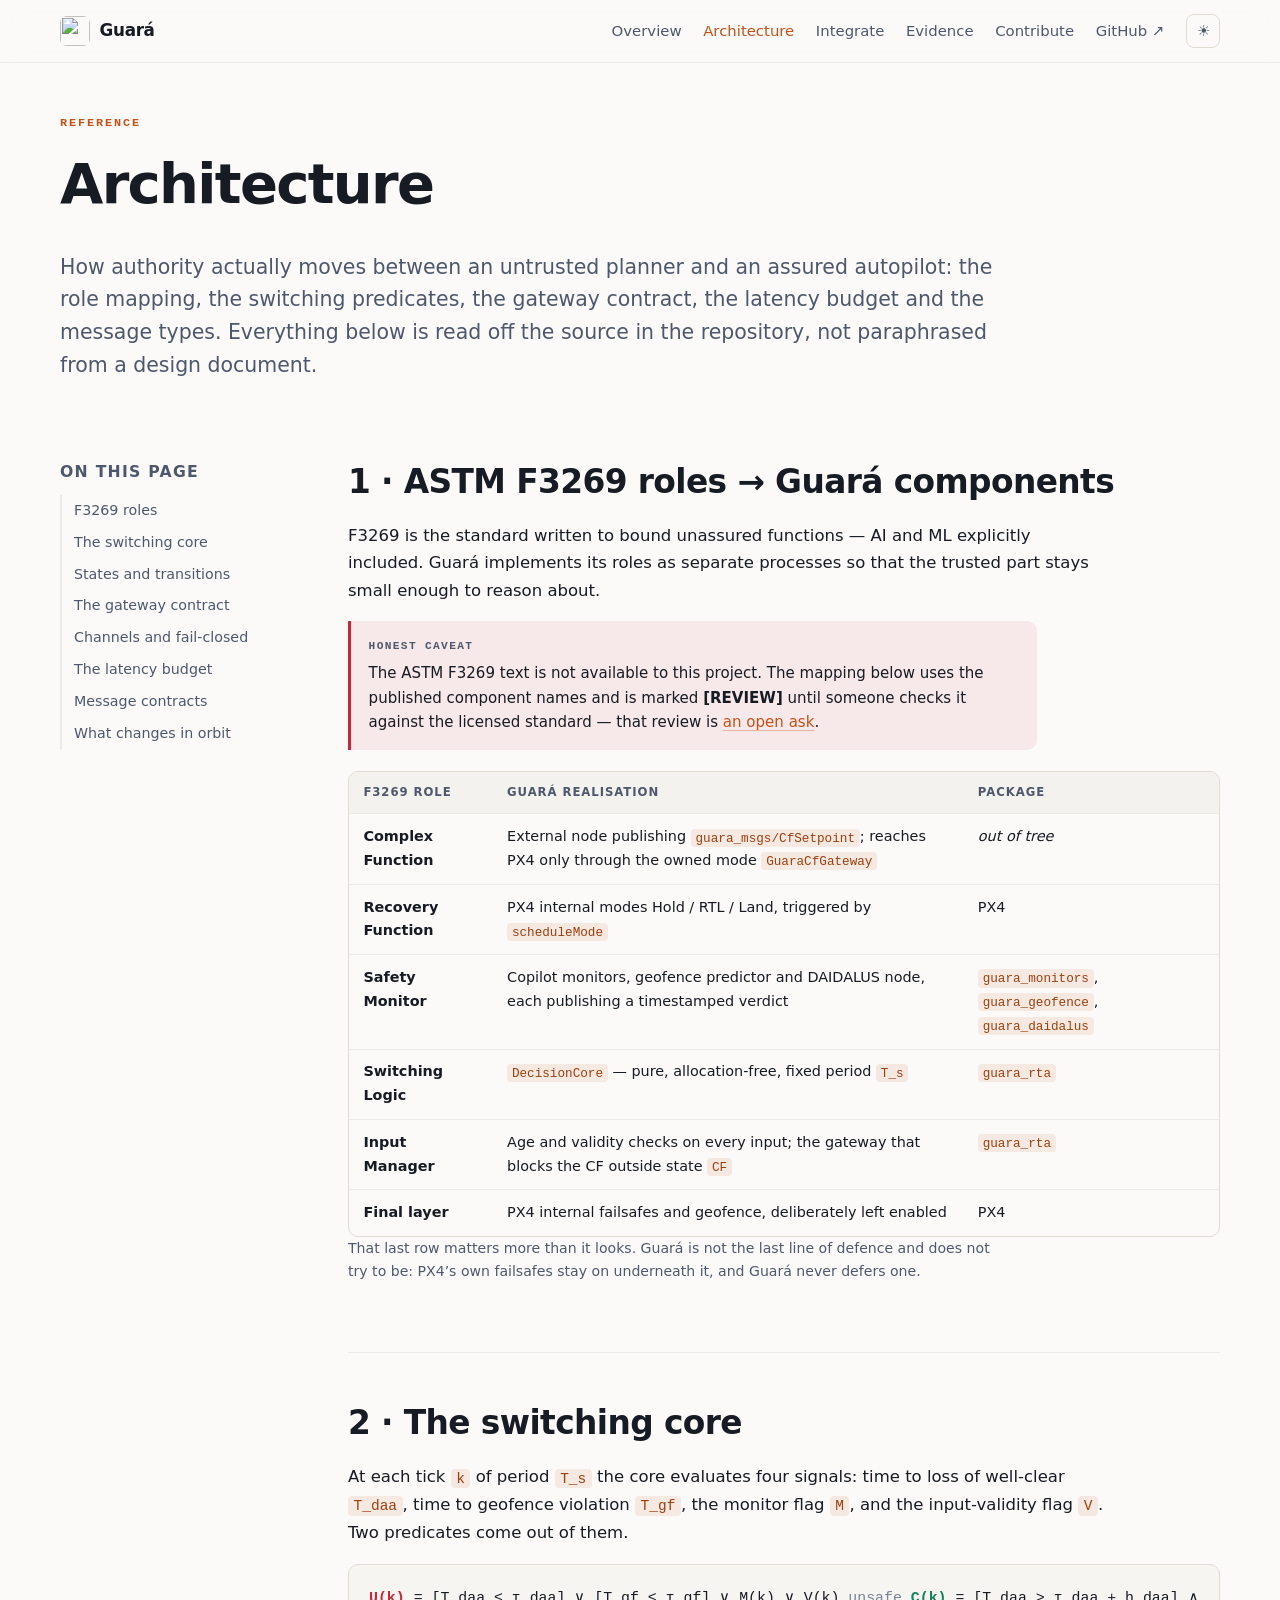
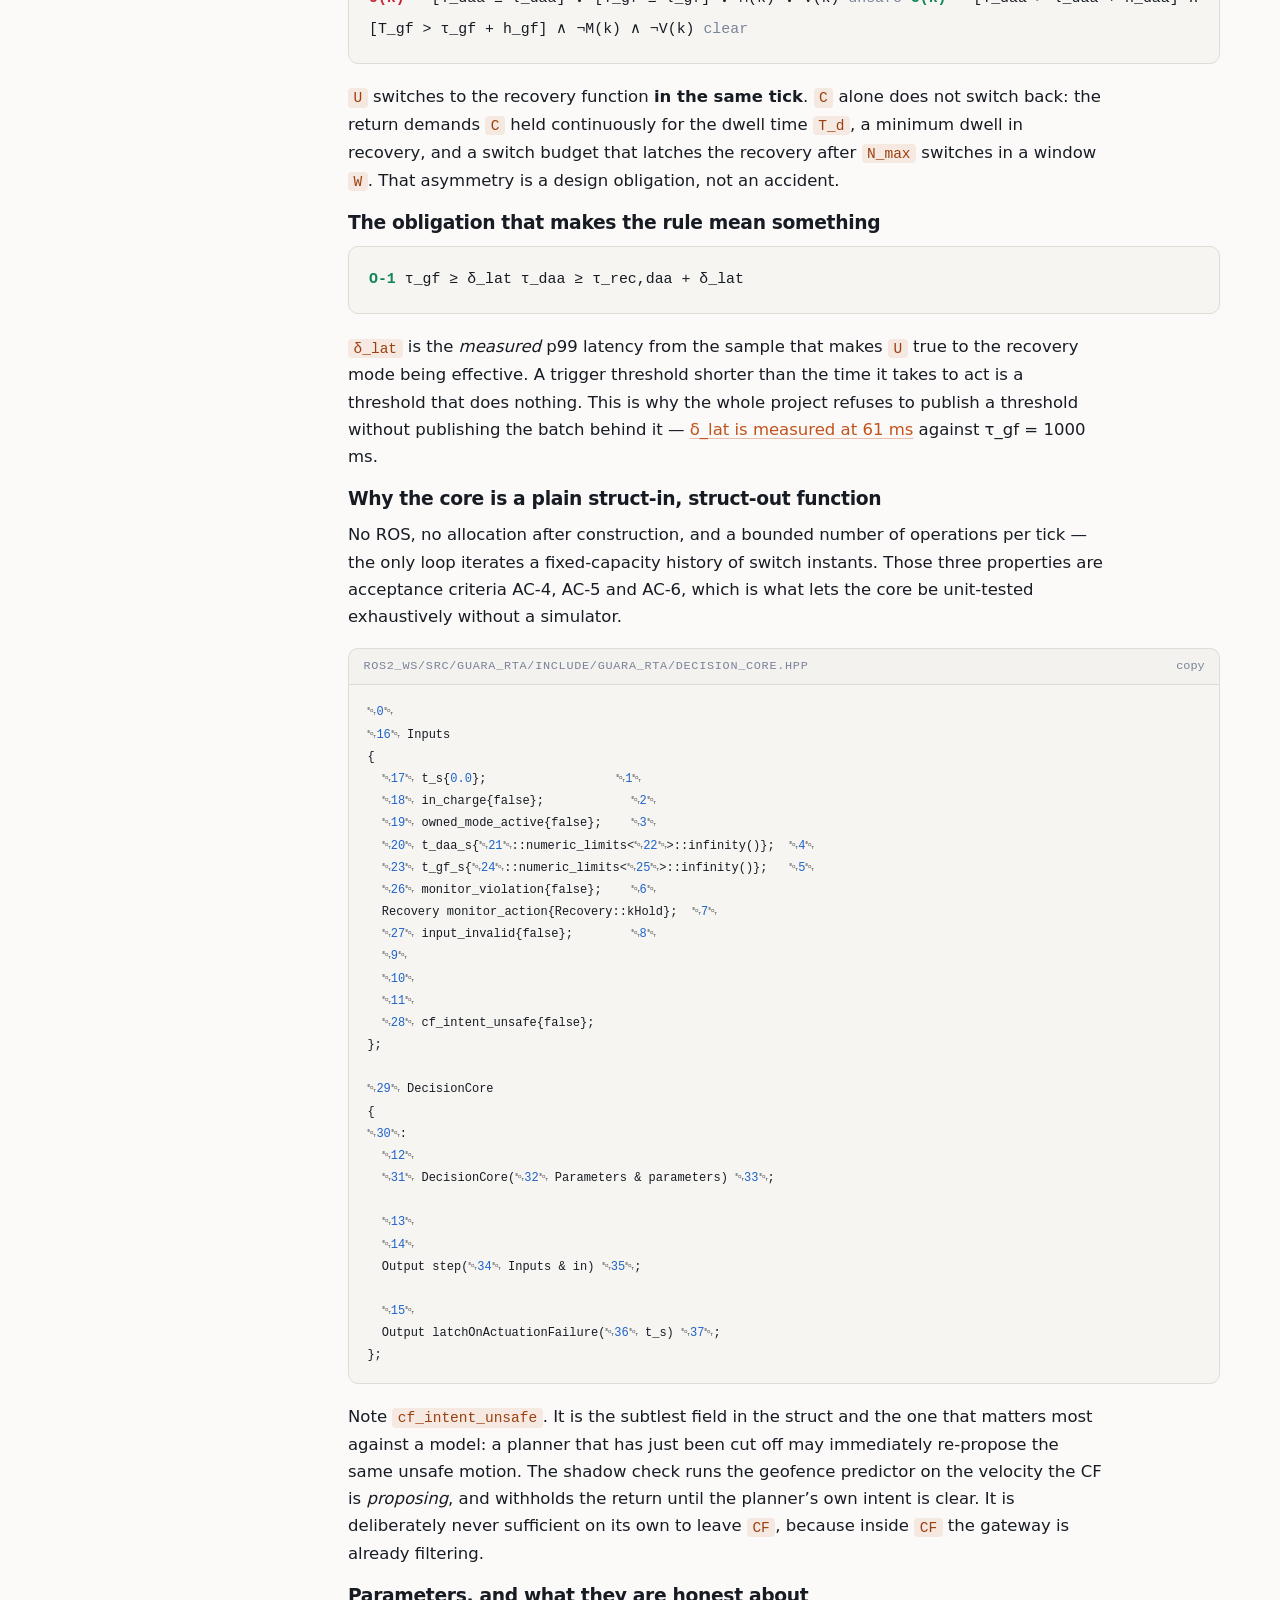
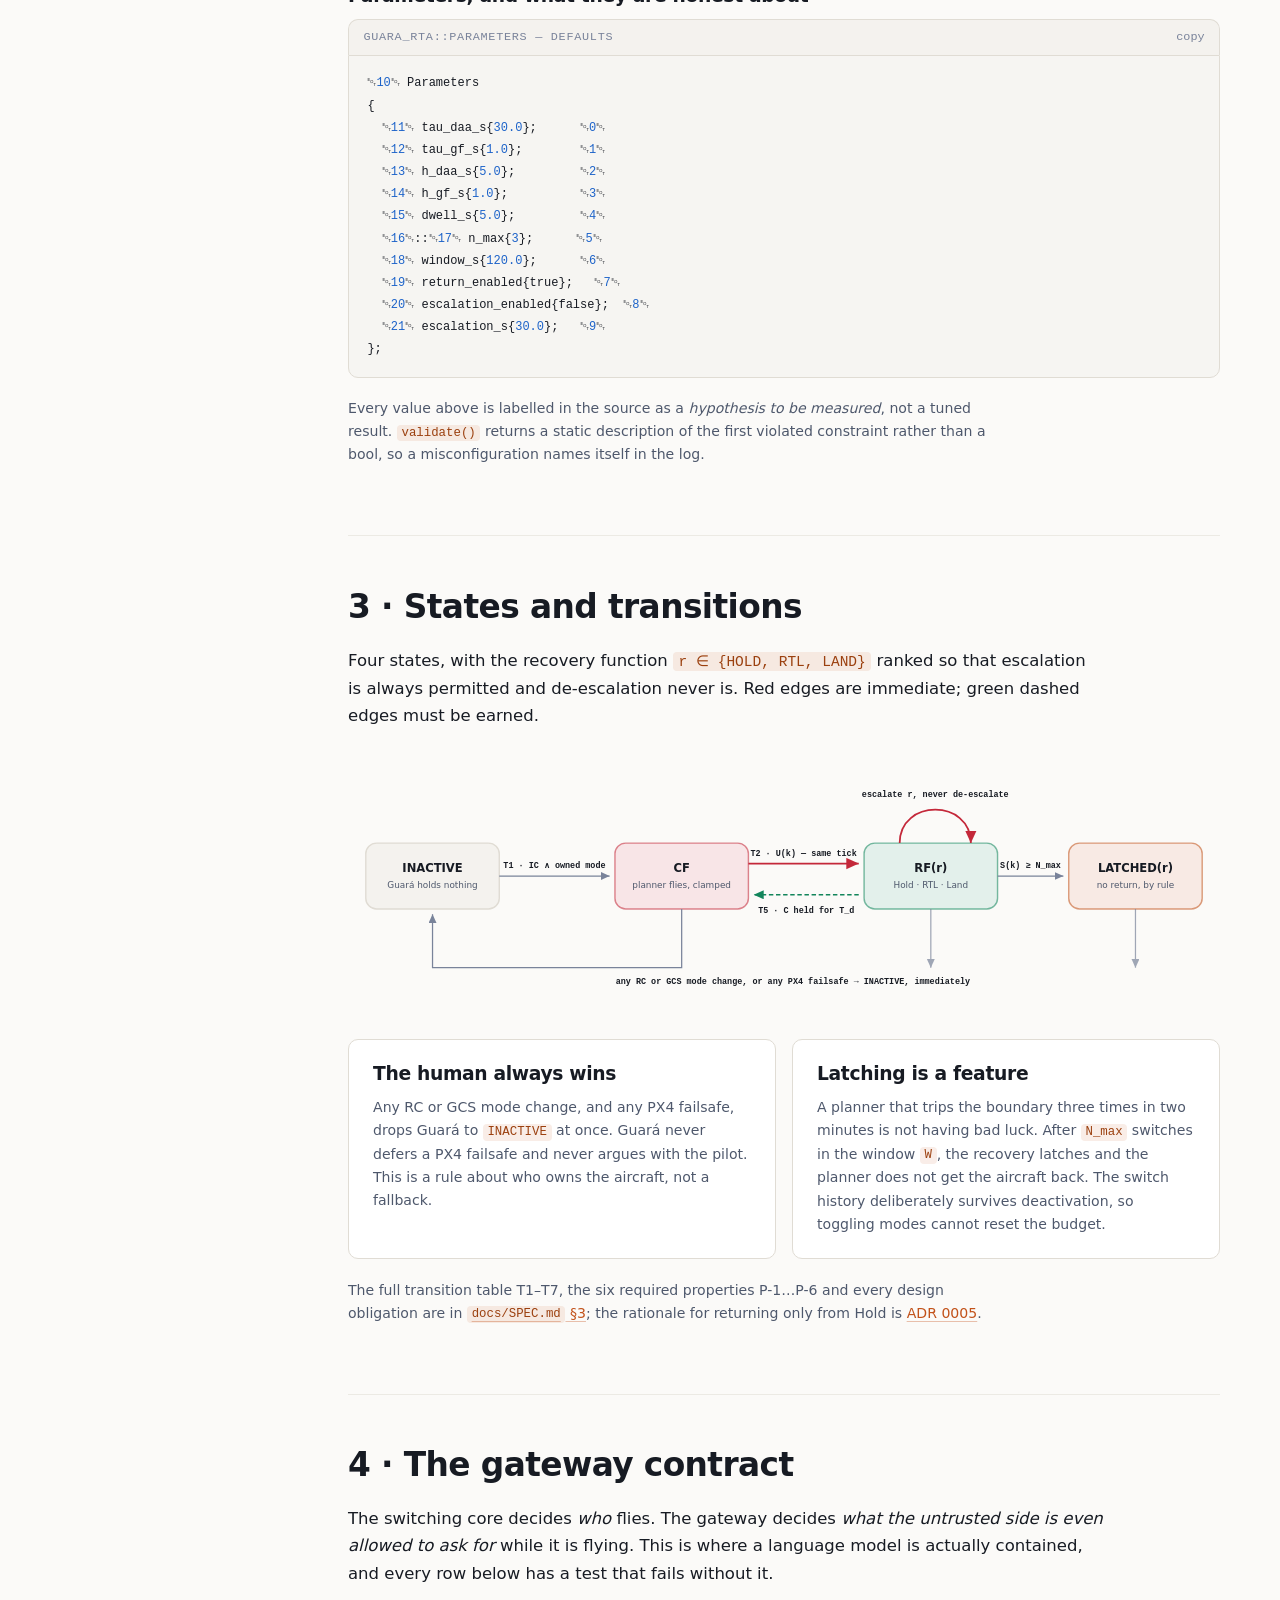
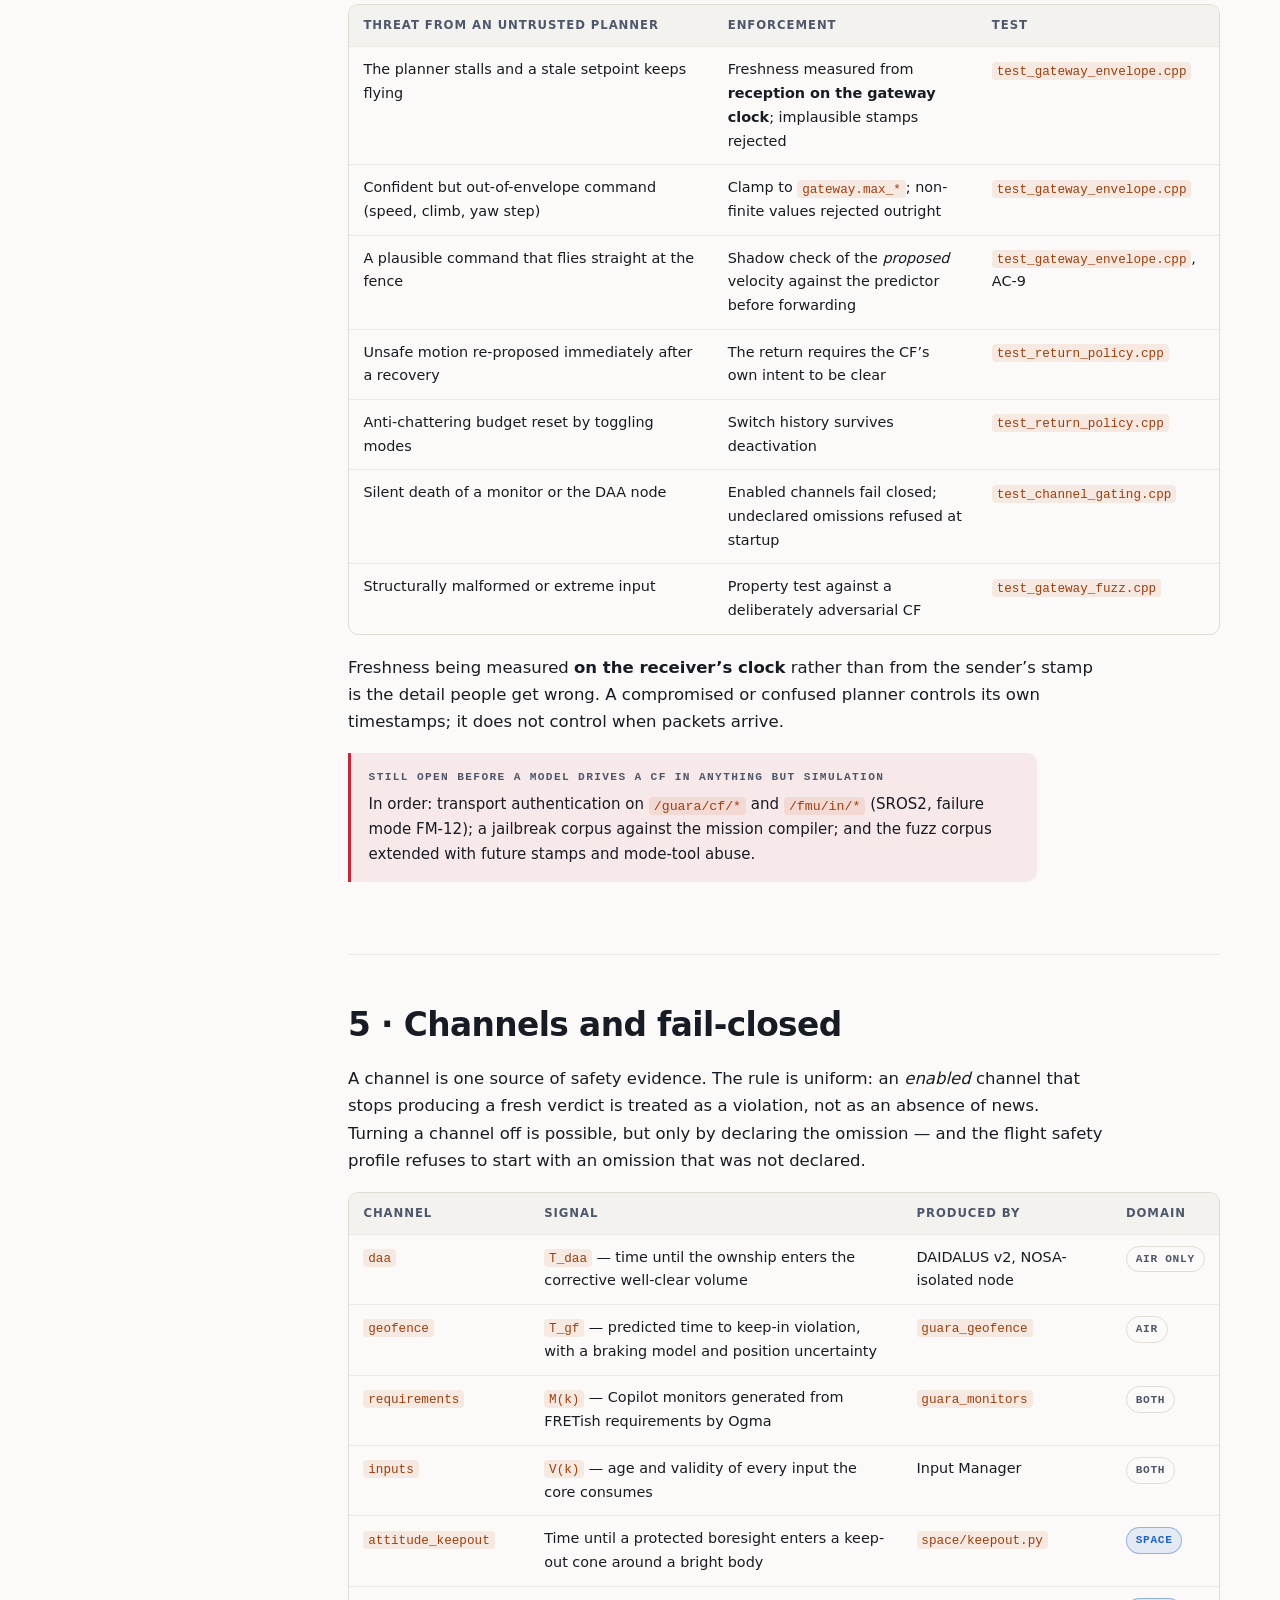
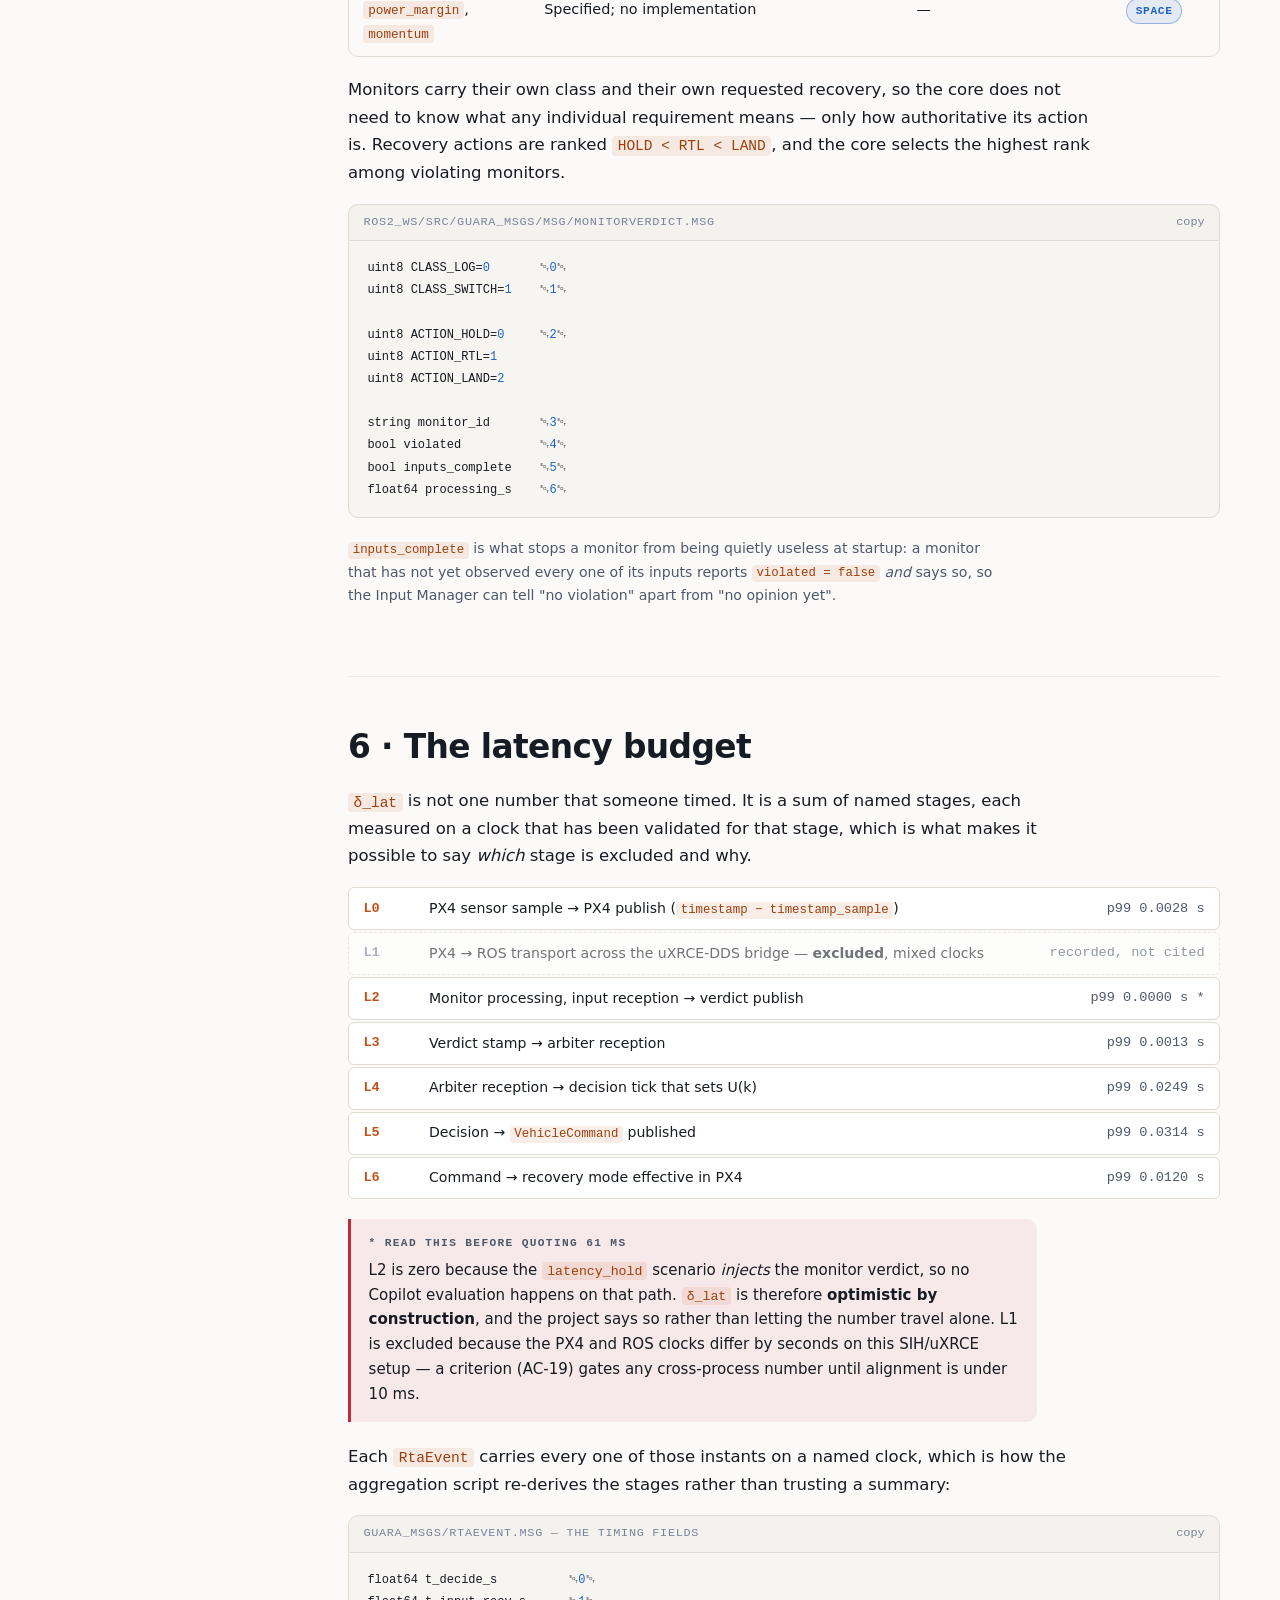
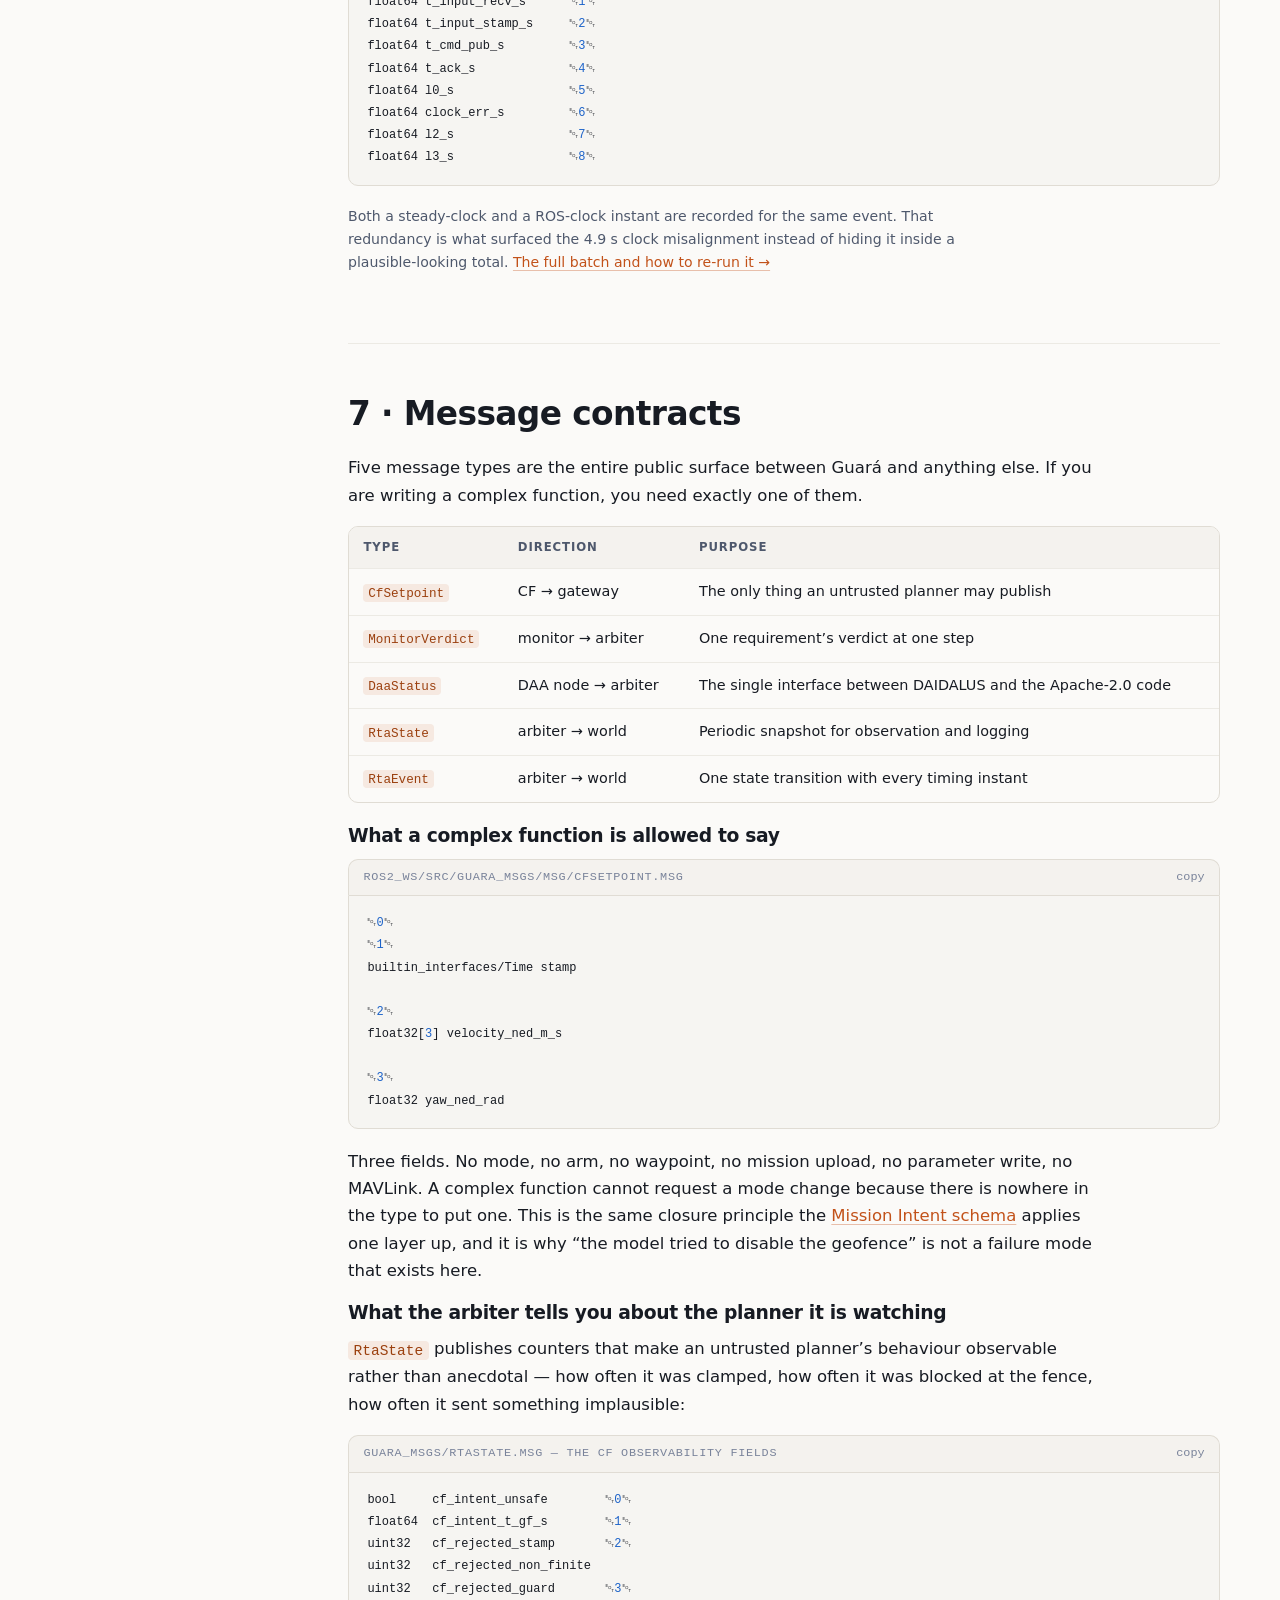
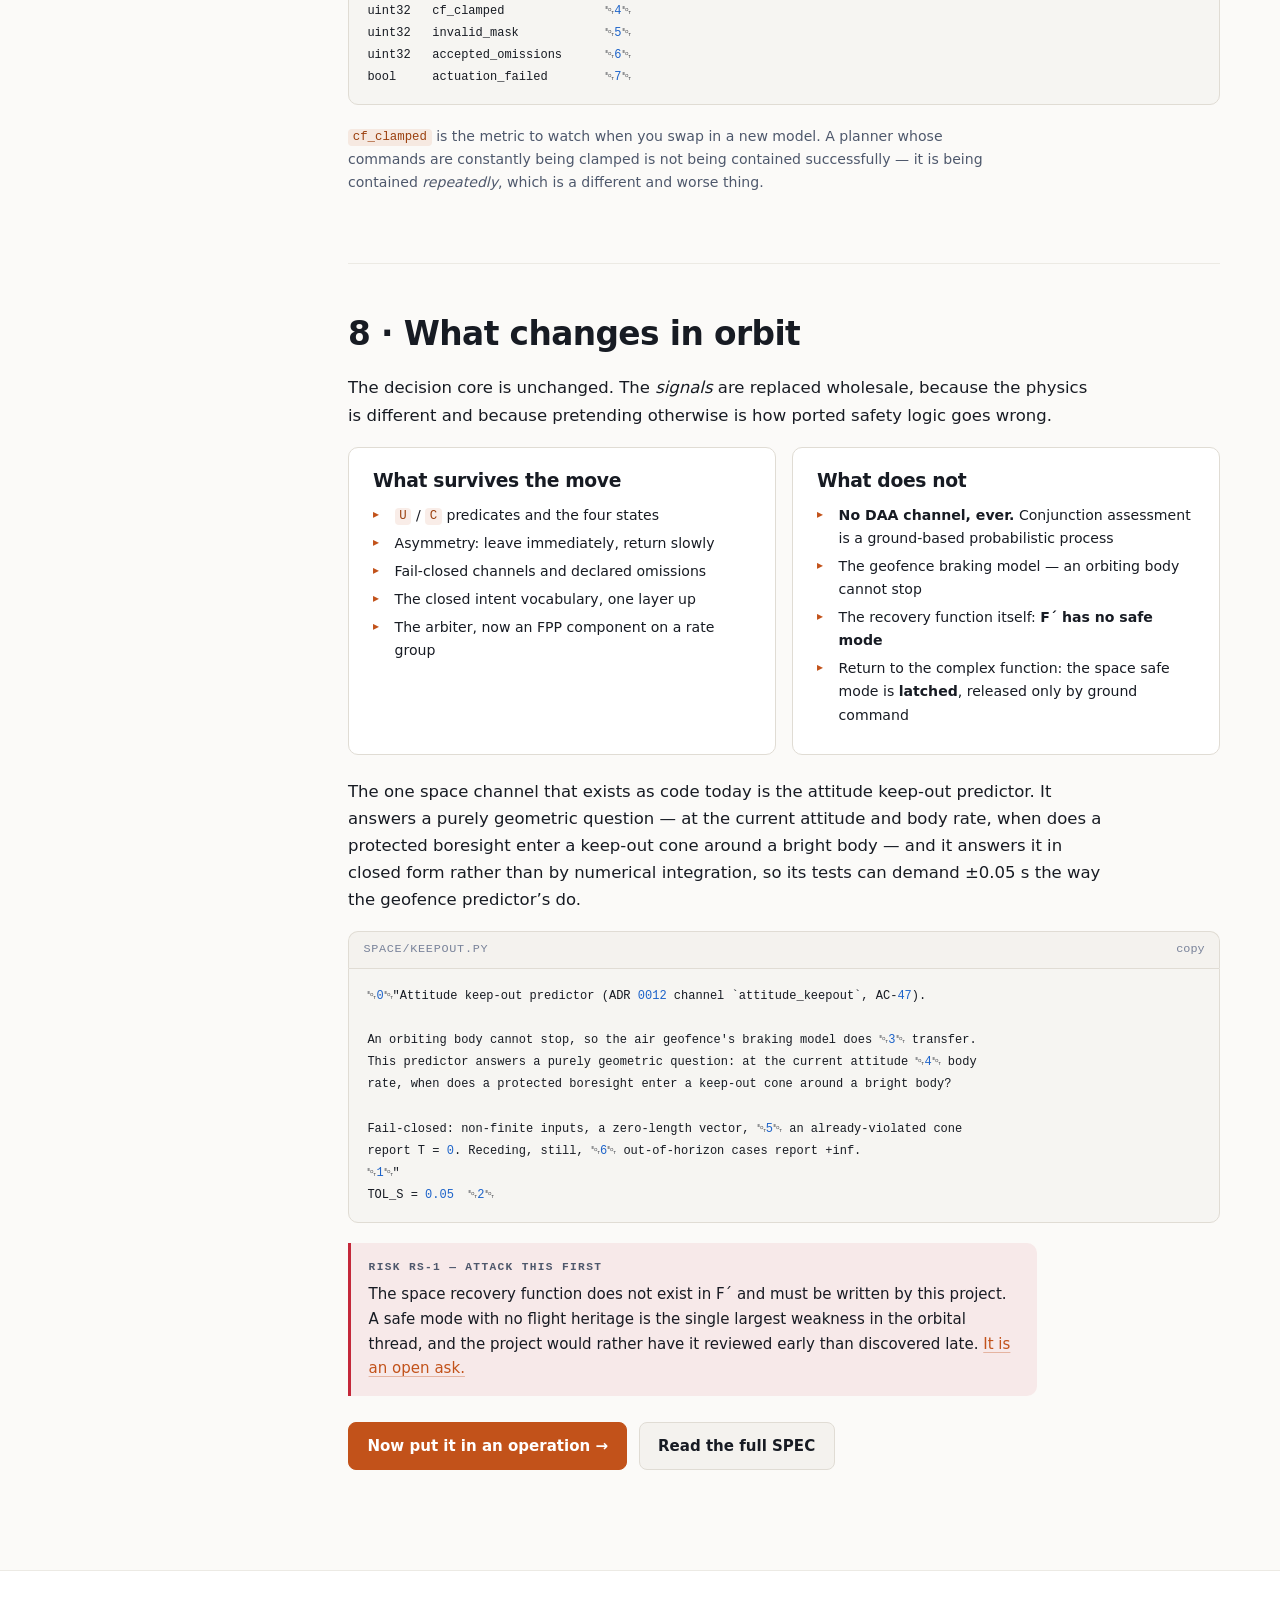
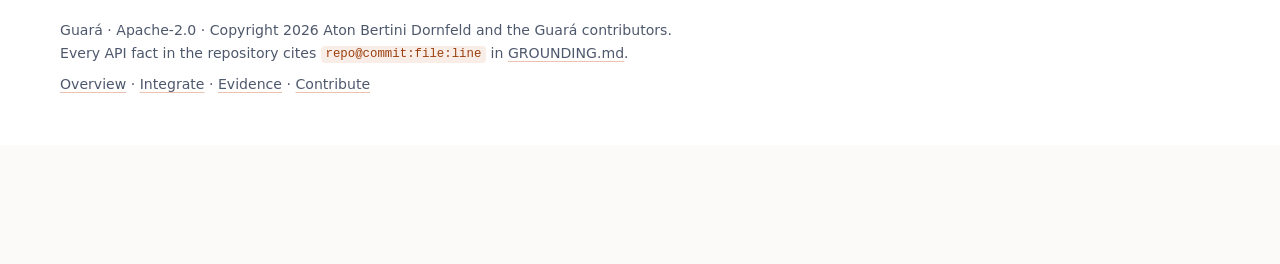
==== site/architecture.html @ f605d5ce "docs(site): add the architecture reference page The F3269 role mapping, the U/C predicates, the stat" ====
<!-- SPDX-License-Identifier: Apache-2.0 -->
<!doctype html>
<html lang="en" data-theme="dark">
<head>
<meta charset="utf-8">
<meta name="viewport" content="width=device-width, initial-scale=1">
<title>Architecture — Guará</title>
<meta name="description" content="The ASTM F3269 role mapping, the switching predicates, the untrusted-planner gateway contract, the latency budget and the message types — read off the real Guará source.">
<link rel="icon" href="assets/guara-mascot.png">
<link rel="stylesheet" href="assets/style.css">
<style>
  .page-head { padding-block: 3.2rem 1rem; }
  .eq {
    font-family: var(--mono); font-size: .93rem; line-height: 2.1;
    background: var(--bg-code); border: 1px solid var(--line); border-radius: var(--radius);
    padding: 1.1rem 1.25rem; margin: 0 0 1.2rem; overflow-x: auto;
  }
  .eq .u { color: var(--unsafe); font-weight: 600; }
  .eq .c { color: var(--clear); font-weight: 600; }
  .eq .cm { color: var(--fg-faint); }

  /* state machine */
  .fsm { width: 100%; height: auto; display: block; margin-bottom: 1rem; }
  .fsm .n { stroke-width: 1.6; }
  .fsm .n-inactive { fill: var(--bg-raise); stroke: var(--line); }
  .fsm .n-cf { fill: color-mix(in srgb, var(--unsafe) 12%, var(--bg-panel)); stroke: color-mix(in srgb, var(--unsafe) 55%, transparent); }
  .fsm .n-rf { fill: color-mix(in srgb, var(--clear) 12%, var(--bg-panel)); stroke: color-mix(in srgb, var(--clear) 55%, transparent); }
  .fsm .n-latched { fill: color-mix(in srgb, var(--accent) 12%, var(--bg-panel)); stroke: color-mix(in srgb, var(--accent) 55%, transparent); }
  .fsm text { font-family: var(--sans); fill: var(--fg); }
  .fsm .nm { font-size: 13px; font-weight: 640; text-anchor: middle; }
  .fsm .ns { font-size: 10px; fill: var(--fg-muted); text-anchor: middle; }
  .fsm .e { stroke: var(--fg-faint); stroke-width: 1.4; fill: none; }
  .fsm .e-fast { stroke: var(--unsafe); stroke-width: 2; fill: none; }
  .fsm .e-slow { stroke: var(--clear); stroke-width: 1.6; fill: none; stroke-dasharray: 5 3; }
  .fsm .el { font-family: var(--mono); font-size: 9.5px; font-weight: 600; text-anchor: middle; }

  /* latency ladder */
  .ladder { display: grid; gap: 2px; margin-bottom: 1.2rem; }
  .rung { display: grid; grid-template-columns: 3.2rem 1fr auto; gap: .9rem; align-items: center;
          background: var(--bg-panel); border: 1px solid var(--line); border-radius: 6px; padding: .55rem .9rem; }
  .rung .id { font-family: var(--mono); font-weight: 640; color: var(--accent); font-size: .85rem; }
  .rung .d { font-size: .88rem; }
  .rung .n { font-family: var(--mono); font-size: .85rem; color: var(--fg-muted); white-space: nowrap; }
  .rung.excluded { opacity: .6; border-style: dashed; }
  .rung.excluded .id { color: var(--fg-faint); }
  @media (max-width: 620px) { .rung { grid-template-columns: 2.6rem 1fr; } .rung .n { grid-column: 2; } }
</style>
</head>
<body>

<header class="site">
  <div class="wrap bar">
    <a class="brand" href="index.html"><img src="assets/guara-mascot.png" alt=""><span>Guará</span></a>
    <nav class="site">
      <a href="index.html">Overview</a>
      <a href="architecture.html" aria-current="page">Architecture</a>
      <a href="integrate.html">Integrate</a>
      <a href="evidence.html">Evidence</a>
      <a href="contribute.html">Contribute</a>
      <a href="https://github.com/aton-of-data/guara-llm-embodied-flight">GitHub&nbsp;↗</a>
      <button class="icon-btn" id="theme-toggle" type="button" aria-label="Switch theme">☾</button>
    </nav>
  </div>
</header>

<div class="wrap page-head">
  <p class="eyebrow">Reference</p>
  <h1>Architecture</h1>
  <p class="lede">
    How authority actually moves between an untrusted planner and an assured autopilot: the role
    mapping, the switching predicates, the gateway contract, the latency budget and the message
    types. Everything below is read off the source in the repository, not paraphrased from a
    design document.
  </p>
</div>

<div class="wrap doc">
  <aside class="toc">
    <h4>On this page</h4>
    <a href="#roles">F3269 roles</a>
    <a href="#core">The switching core</a>
    <a href="#states">States and transitions</a>
    <a href="#gateway">The gateway contract</a>
    <a href="#channels">Channels and fail-closed</a>
    <a href="#latency">The latency budget</a>
    <a href="#messages">Message contracts</a>
    <a href="#space">What changes in orbit</a>
  </aside>

  <main class="doc-body">

  <!-- ============ ROLES ============ -->
  <section id="roles">
    <h2>1 · ASTM F3269 roles → Guará components</h2>
    <p>
      F3269 is the standard written to bound unassured functions — AI and ML explicitly included.
      Guará implements its roles as separate processes so that the trusted part stays small enough
      to reason about.
    </p>
    <div class="note limit">
      <span class="tag">Honest caveat</span>
      <p>
        The ASTM F3269 text is not available to this project. The mapping below uses the published
        component names and is marked <strong>[REVIEW]</strong> until someone checks it against
        the licensed standard — that review is <a href="contribute.html#asks">an open ask</a>.
      </p>
    </div>
    <div class="table-scroll">
      <table>
        <thead><tr><th>F3269 role</th><th>Guará realisation</th><th>Package</th></tr></thead>
        <tbody>
          <tr><td><strong>Complex Function</strong></td>
              <td>External node publishing <code>guara_msgs/CfSetpoint</code>; reaches PX4 only through the owned mode <code>GuaraCfGateway</code></td>
              <td><em>out of tree</em></td></tr>
          <tr><td><strong>Recovery Function</strong></td>
              <td>PX4 internal modes Hold / RTL / Land, triggered by <code>scheduleMode</code></td>
              <td>PX4</td></tr>
          <tr><td><strong>Safety Monitor</strong></td>
              <td>Copilot monitors, geofence predictor and DAIDALUS node, each publishing a timestamped verdict</td>
              <td><code>guara_monitors</code>, <code>guara_geofence</code>, <code>guara_daidalus</code></td></tr>
          <tr><td><strong>Switching Logic</strong></td>
              <td><code>DecisionCore</code> — pure, allocation-free, fixed period <code>T_s</code></td>
              <td><code>guara_rta</code></td></tr>
          <tr><td><strong>Input Manager</strong></td>
              <td>Age and validity checks on every input; the gateway that blocks the CF outside state <code>CF</code></td>
              <td><code>guara_rta</code></td></tr>
          <tr><td><strong>Final layer</strong></td>
              <td>PX4 internal failsafes and geofence, deliberately left enabled</td>
              <td>PX4</td></tr>
        </tbody>
      </table>
    </div>
    <p class="small muted">
      That last row matters more than it looks. Guará is not the last line of defence and does not
      try to be: PX4&rsquo;s own failsafes stay on underneath it, and Guará never defers one.
    </p>
  </section>

  <!-- ============ CORE ============ -->
  <section id="core">
    <h2>2 · The switching core</h2>
    <p>
      At each tick <code>k</code> of period <code>T_s</code> the core evaluates four signals: time
      to loss of well-clear <code>T_daa</code>, time to geofence violation <code>T_gf</code>, the
      monitor flag <code>M</code>, and the input-validity flag <code>V</code>. Two predicates come
      out of them.
    </p>

    <div class="eq">
<span class="u">U(k)</span> = [T_daa ≤ τ_daa] ∨ [T_gf ≤ τ_gf] ∨ M(k) ∨ V(k)                         <span class="cm">unsafe</span>
<span class="c">C(k)</span> = [T_daa &gt; τ_daa + h_daa] ∧ [T_gf &gt; τ_gf + h_gf] ∧ ¬M(k) ∧ ¬V(k)         <span class="cm">clear</span>
    </div>

    <p>
      <code>U</code> switches to the recovery function <strong>in the same tick</strong>.
      <code>C</code> alone does not switch back: the return demands <code>C</code> held
      continuously for the dwell time <code>T_d</code>, a minimum dwell in recovery, and a switch
      budget that latches the recovery after <code>N_max</code> switches in a window <code>W</code>.
      That asymmetry is a design obligation, not an accident.
    </p>

    <h3>The obligation that makes the rule mean something</h3>
    <div class="eq">
<span class="c">O-1</span>   τ_gf  ≥ δ_lat
      τ_daa ≥ τ_rec,daa + δ_lat
    </div>
    <p>
      <code>δ_lat</code> is the <em>measured</em> p99 latency from the sample that makes
      <code>U</code> true to the recovery mode being effective. A trigger threshold shorter than
      the time it takes to act is a threshold that does nothing. This is why the whole project
      refuses to publish a threshold without publishing the batch behind it —
      <a href="evidence.html">δ_lat is measured at 61 ms</a> against τ_gf = 1000 ms.
    </p>

    <h3>Why the core is a plain struct-in, struct-out function</h3>
    <p>
      No ROS, no allocation after construction, and a bounded number of operations per tick — the
      only loop iterates a fixed-capacity history of switch instants. Those three properties are
      acceptance criteria AC-4, AC-5 and AC-6, which is what lets the core be unit-tested
      exhaustively without a simulator.
    </p>

    <div class="code-head"><span>ros2_ws/src/guara_rta/include/guara_rta/decision_core.hpp</span><button class="copy" data-label="copy" type="button">copy</button></div>
<pre><code class="language-cpp">// Signals of SPEC §3.1 sampled at tick k.
struct Inputs
{
  double t_s{0.0};                  // t_k, monotonic
  bool in_charge{false};            // IC(k)
  bool owned_mode_active{false};    // the owned (CF gateway) mode is the active PX4 mode
  double t_daa_s{std::numeric_limits&lt;double&gt;::infinity()};  // T_daa(k); +inf = no conflict
  double t_gf_s{std::numeric_limits&lt;double&gt;::infinity()};   // T_gf(k); +inf = no violation
  bool monitor_violation{false};    // M(k)
  Recovery monitor_action{Recovery::kHold};  // highest-rank action among violating monitors
  bool input_invalid{false};        // V(k)
  // Shadow check of the setpoint the CF is currently proposing. It withholds the return T5
  // while the CF still intends to re-enter the unsafe set; it is never by itself a reason to
  // leave CF, because in CF the gateway already filters the setpoint.
  bool cf_intent_unsafe{false};
};

class DecisionCore
{
public:
  // Precondition: validate(parameters) == nullptr. Violations are reported by valid().
  explicit DecisionCore(const Parameters &amp; parameters) noexcept;

  // Evaluates the transition table of SPEC §3.5 for tick k. Inputs with a non-finite or
  // non-increasing t_s, and NaN time signals, are treated as invalid inputs (cause::kInput).
  Output step(const Inputs &amp; in) noexcept;

  // Forces a latched recovery, used when the actuator exhausts its retry budget (SPEC FM-7).
  Output latchOnActuationFailure(double t_s) noexcept;
};</code></pre>

    <p>
      Note <code>cf_intent_unsafe</code>. It is the subtlest field in the struct and the one that
      matters most against a model: a planner that has just been cut off may immediately re-propose
      the same unsafe motion. The shadow check runs the geofence predictor on the velocity the CF
      is <em>proposing</em>, and withholds the return until the planner&rsquo;s own intent is clear.
      It is deliberately never sufficient on its own to leave <code>CF</code>, because inside
      <code>CF</code> the gateway is already filtering.
    </p>

    <h3>Parameters, and what they are honest about</h3>
    <div class="code-head"><span>guara_rta::Parameters — defaults</span><button class="copy" data-label="copy" type="button">copy</button></div>
<pre><code class="language-cpp">struct Parameters
{
  double tau_daa_s{30.0};      // DAA trigger threshold
  double tau_gf_s{1.0};        // geofence trigger threshold
  double h_daa_s{5.0};         // additive DAA hysteresis on return
  double h_gf_s{1.0};          // additive geofence hysteresis on return
  double dwell_s{5.0};         // T_d: minimum dwell in RF and minimum continuous clear time
  std::uint16_t n_max{3};      // N_max: CF-&gt;RF switches in window W that latch the recovery
  double window_s{120.0};      // W
  bool return_enabled{true};   // enables the T5 return
  bool escalation_enabled{false};  // persistence escalation
  double escalation_s{30.0};   // T_esc
};</code></pre>
    <p class="small muted">
      Every value above is labelled in the source as a <em>hypothesis to be measured</em>, not a
      tuned result. <code>validate()</code> returns a static description of the first violated
      constraint rather than a bool, so a misconfiguration names itself in the log.
    </p>
  </section>

  <!-- ============ STATES ============ -->
  <section id="states">
    <h2>3 · States and transitions</h2>
    <p>
      Four states, with the recovery function <code>r ∈ {HOLD, RTL, LAND}</code> ranked so that
      escalation is always permitted and de-escalation never is. Red edges are immediate; green
      dashed edges must be earned.
    </p>

    <svg class="fsm" viewBox="0 0 980 300" role="img"
         aria-label="State machine: INACTIVE to CF when in charge; CF to RF immediately when unsafe; RF back to CF only after the clear condition holds for the dwell time; RF to LATCHED after N_max switches in the window; any pilot or failsafe action returns to INACTIVE.">
      <defs>
        <marker id="a1" markerWidth="9" markerHeight="9" refX="7" refY="3.2" orient="auto"><path d="M0,0 L7,3.2 L0,6.4 z" fill="var(--fg-faint)"/></marker>
        <marker id="a2" markerWidth="9" markerHeight="9" refX="7" refY="3.2" orient="auto"><path d="M0,0 L7,3.2 L0,6.4 z" fill="var(--unsafe)"/></marker>
        <marker id="a3" markerWidth="9" markerHeight="9" refX="7" refY="3.2" orient="auto"><path d="M0,0 L7,3.2 L0,6.4 z" fill="var(--clear)"/></marker>
      </defs>

      <rect class="n n-inactive" x="20" y="108" width="150" height="74" rx="12"/>
      <text class="nm" x="95" y="140">INACTIVE</text>
      <text class="ns" x="95" y="159">Guará holds nothing</text>

      <rect class="n n-cf" x="300" y="108" width="150" height="74" rx="12"/>
      <text class="nm" x="375" y="140">CF</text>
      <text class="ns" x="375" y="159">planner flies, clamped</text>

      <rect class="n n-rf" x="580" y="108" width="150" height="74" rx="12"/>
      <text class="nm" x="655" y="140">RF(r)</text>
      <text class="ns" x="655" y="159">Hold · RTL · Land</text>

      <rect class="n n-latched" x="810" y="108" width="150" height="74" rx="12"/>
      <text class="nm" x="885" y="140">LATCHED(r)</text>
      <text class="ns" x="885" y="159">no return, by rule</text>

      <!-- T1 -->
      <path class="e" d="M170,145 H294" marker-end="url(#a1)"/>
      <text class="el" x="232" y="136" fill="var(--fg-faint)">T1 · IC ∧ owned mode</text>

      <!-- T2 unsafe -->
      <path class="e-fast" d="M450,131 H574" marker-end="url(#a2)"/>
      <text class="el" x="512" y="122" fill="var(--unsafe)">T2 · U(k) — same tick</text>

      <!-- T5 return -->
      <path class="e-slow" d="M574,166 H456" marker-end="url(#a3)"/>
      <text class="el" x="515" y="186" fill="var(--clear)">T5 · C held for T_d</text>

      <!-- latch -->
      <path class="e" d="M730,145 H804" marker-end="url(#a1)"/>
      <text class="el" x="767" y="136" fill="var(--fg-faint)">S(k) ≥ N_max</text>

      <!-- escalate self loop -->
      <path class="e-fast" d="M620,108 C620,58 700,58 700,108" marker-end="url(#a2)"/>
      <text class="el" x="660" y="56" fill="var(--unsafe)">escalate r, never de-escalate</text>

      <!-- back to inactive -->
      <path class="e" d="M375,182 V248 H95 V188" marker-end="url(#a1)"/>
      <path class="e" d="M655,182 V248" marker-end="url(#a1)" opacity=".7"/>
      <path class="e" d="M885,182 V248" marker-end="url(#a1)" opacity=".7"/>
      <text class="el" x="500" y="266" fill="var(--fg-faint)">any RC or GCS mode change, or any PX4 failsafe → INACTIVE, immediately</text>
    </svg>

    <div class="grid g2" style="margin-top:1.6rem">
      <div class="panel">
        <h3>The human always wins</h3>
        <p class="small muted" style="margin:0">
          Any RC or GCS mode change, and any PX4 failsafe, drops Guará to <code>INACTIVE</code> at
          once. Guará never defers a PX4 failsafe and never argues with the pilot. This is a rule
          about who owns the aircraft, not a fallback.
        </p>
      </div>
      <div class="panel">
        <h3>Latching is a feature</h3>
        <p class="small muted" style="margin:0">
          A planner that trips the boundary three times in two minutes is not having bad luck. After
          <code>N_max</code> switches in the window <code>W</code>, the recovery latches and the
          planner does not get the aircraft back. The switch history deliberately survives
          deactivation, so toggling modes cannot reset the budget.
        </p>
      </div>
    </div>

    <p class="small muted" style="margin-top:1.2rem">
      The full transition table T1–T7, the six required properties P-1…P-6 and every design
      obligation are in
      <a href="https://github.com/aton-of-data/guara-llm-embodied-flight/blob/main/docs/SPEC.md"><code>docs/SPEC.md</code> §3</a>;
      the rationale for returning only from Hold is
      <a href="https://github.com/aton-of-data/guara-llm-embodied-flight/blob/main/docs/adr/0005-return-to-complex-function.md">ADR 0005</a>.
    </p>
  </section>

  <!-- ============ GATEWAY ============ -->
  <section id="gateway">
    <h2>4 · The gateway contract</h2>
    <p>
      The switching core decides <em>who</em> flies. The gateway decides <em>what the untrusted
      side is even allowed to ask for</em> while it is flying. This is where a language model is
      actually contained, and every row below has a test that fails without it.
    </p>

    <div class="table-scroll">
      <table>
        <thead><tr><th>Threat from an untrusted planner</th><th>Enforcement</th><th>Test</th></tr></thead>
        <tbody>
          <tr><td>The planner stalls and a stale setpoint keeps flying</td>
              <td>Freshness measured from <strong>reception on the gateway clock</strong>; implausible stamps rejected</td>
              <td><code>test_gateway_envelope.cpp</code></td></tr>
          <tr><td>Confident but out-of-envelope command (speed, climb, yaw step)</td>
              <td>Clamp to <code>gateway.max_*</code>; non-finite values rejected outright</td>
              <td><code>test_gateway_envelope.cpp</code></td></tr>
          <tr><td>A plausible command that flies straight at the fence</td>
              <td>Shadow check of the <em>proposed</em> velocity against the predictor before forwarding</td>
              <td><code>test_gateway_envelope.cpp</code>, AC-9</td></tr>
          <tr><td>Unsafe motion re-proposed immediately after a recovery</td>
              <td>The return requires the CF&rsquo;s own intent to be clear</td>
              <td><code>test_return_policy.cpp</code></td></tr>
          <tr><td>Anti-chattering budget reset by toggling modes</td>
              <td>Switch history survives deactivation</td>
              <td><code>test_return_policy.cpp</code></td></tr>
          <tr><td>Silent death of a monitor or the DAA node</td>
              <td>Enabled channels fail closed; undeclared omissions refused at startup</td>
              <td><code>test_channel_gating.cpp</code></td></tr>
          <tr><td>Structurally malformed or extreme input</td>
              <td>Property test against a deliberately adversarial CF</td>
              <td><code>test_gateway_fuzz.cpp</code></td></tr>
        </tbody>
      </table>
    </div>

    <p style="margin-top:1.2rem">
      Freshness being measured <strong>on the receiver&rsquo;s clock</strong> rather than from the
      sender&rsquo;s stamp is the detail people get wrong. A compromised or confused planner
      controls its own timestamps; it does not control when packets arrive.
    </p>

    <div class="note limit">
      <span class="tag">Still open before a model drives a CF in anything but simulation</span>
      <p>
        In order: transport authentication on <code>/guara/cf/*</code> and <code>/fmu/in/*</code>
        (SROS2, failure mode FM-12); a jailbreak corpus against the mission compiler; and the fuzz
        corpus extended with future stamps and mode-tool abuse.
      </p>
    </div>
  </section>

  <!-- ============ CHANNELS ============ -->
  <section id="channels">
    <h2>5 · Channels and fail-closed</h2>
    <p>
      A channel is one source of safety evidence. The rule is uniform: an <em>enabled</em> channel
      that stops producing a fresh verdict is treated as a violation, not as an absence of news.
      Turning a channel off is possible, but only by declaring the omission — and the flight
      safety profile refuses to start with an omission that was not declared.
    </p>

    <div class="table-scroll">
      <table>
        <thead><tr><th>Channel</th><th>Signal</th><th>Produced by</th><th>Domain</th></tr></thead>
        <tbody>
          <tr><td><code>daa</code></td><td><code>T_daa</code> — time until the ownship enters the corrective well-clear volume</td><td>DAIDALUS v2, NOSA-isolated node</td><td><span class="pill">air only</span></td></tr>
          <tr><td><code>geofence</code></td><td><code>T_gf</code> — predicted time to keep-in violation, with a braking model and position uncertainty</td><td><code>guara_geofence</code></td><td><span class="pill">air</span></td></tr>
          <tr><td><code>requirements</code></td><td><code>M(k)</code> — Copilot monitors generated from FRETish requirements by Ogma</td><td><code>guara_monitors</code></td><td><span class="pill">both</span></td></tr>
          <tr><td><code>inputs</code></td><td><code>V(k)</code> — age and validity of every input the core consumes</td><td>Input Manager</td><td><span class="pill">both</span></td></tr>
          <tr><td><code>attitude_keepout</code></td><td>Time until a protected boresight enters a keep-out cone around a bright body</td><td><code>space/keepout.py</code></td><td><span class="pill info">space</span></td></tr>
          <tr><td><code>power_margin</code>, <code>momentum</code></td><td>Specified; no implementation</td><td>—</td><td><span class="pill info">space</span></td></tr>
        </tbody>
      </table>
    </div>

    <p style="margin-top:1.2rem">
      Monitors carry their own class and their own requested recovery, so the core does not need to
      know what any individual requirement means — only how authoritative its action is. Recovery
      actions are ranked <code>HOLD &lt; RTL &lt; LAND</code>, and the core selects the highest rank
      among violating monitors.
    </p>

    <div class="code-head"><span>ros2_ws/src/guara_msgs/msg/MonitorVerdict.msg</span><button class="copy" data-label="copy" type="button">copy</button></div>
<pre><code class="language-python">uint8 CLASS_LOG=0       # recorded only; never enters M(k)
uint8 CLASS_SWITCH=1    # a violation sets M(k) = 1

uint8 ACTION_HOLD=0     # recovery requested on violation; ranked HOLD &lt; RTL &lt; LAND
uint8 ACTION_RTL=1
uint8 ACTION_LAND=2

string monitor_id       # requirement identifier, e.g. REQ-ALT-01
bool violated           # true if the monitored property is violated at this step
bool inputs_complete    # a monitor that has not yet seen all inputs reports false, false
float64 processing_s    # verdict latency, stage L2 of the budget</code></pre>

    <p class="small muted">
      <code>inputs_complete</code> is what stops a monitor from being quietly useless at startup: a
      monitor that has not yet observed every one of its inputs reports <code>violated = false</code>
      <em>and</em> says so, so the Input Manager can tell "no violation" apart from "no opinion yet".
    </p>
  </section>

  <!-- ============ LATENCY ============ -->
  <section id="latency">
    <h2>6 · The latency budget</h2>
    <p>
      <code>δ_lat</code> is not one number that someone timed. It is a sum of named stages, each
      measured on a clock that has been validated for that stage, which is what makes it possible
      to say <em>which</em> stage is excluded and why.
    </p>

    <div class="ladder">
      <div class="rung"><span class="id">L0</span><span class="d">PX4 sensor sample → PX4 publish (<code>timestamp − timestamp_sample</code>)</span><span class="n">p99 0.0028 s</span></div>
      <div class="rung excluded"><span class="id">L1</span><span class="d">PX4 → ROS transport across the uXRCE-DDS bridge — <strong>excluded</strong>, mixed clocks</span><span class="n">recorded, not cited</span></div>
      <div class="rung"><span class="id">L2</span><span class="d">Monitor processing, input reception → verdict publish</span><span class="n">p99 0.0000 s *</span></div>
      <div class="rung"><span class="id">L3</span><span class="d">Verdict stamp → arbiter reception</span><span class="n">p99 0.0013 s</span></div>
      <div class="rung"><span class="id">L4</span><span class="d">Arbiter reception → decision tick that sets U(k)</span><span class="n">p99 0.0249 s</span></div>
      <div class="rung"><span class="id">L5</span><span class="d">Decision → <code>VehicleCommand</code> published</span><span class="n">p99 0.0314 s</span></div>
      <div class="rung"><span class="id">L6</span><span class="d">Command → recovery mode effective in PX4</span><span class="n">p99 0.0120 s</span></div>
    </div>

    <div class="note limit">
      <span class="tag">* Read this before quoting 61 ms</span>
      <p>
        L2 is zero because the <code>latency_hold</code> scenario <em>injects</em> the monitor
        verdict, so no Copilot evaluation happens on that path. <code>δ_lat</code> is therefore
        <strong>optimistic by construction</strong>, and the project says so rather than letting
        the number travel alone. L1 is excluded because the PX4 and ROS clocks differ by seconds
        on this SIH/uXRCE setup — a criterion (AC-19) gates any cross-process number until
        alignment is under 10 ms.
      </p>
    </div>

    <p>
      Each <code>RtaEvent</code> carries every one of those instants on a named clock, which is how
      the aggregation script re-derives the stages rather than trusting a summary:
    </p>
    <div class="code-head"><span>guara_msgs/RtaEvent.msg — the timing fields</span><button class="copy" data-label="copy" type="button">copy</button></div>
<pre><code class="language-python">float64 t_decide_s          # tick instant t_k (arbiter steady clock)
float64 t_input_recv_s      # reception of the most recent input that made U true (steady)
float64 t_input_stamp_s     # PX4 timestamp_sample [s] of the last local_position
float64 t_cmd_pub_s         # VehicleCommand publish (steady clock)
float64 t_ack_s             # last SET_NAV_STATE ACK (steady clock)
float64 l0_s                # timestamp - timestamp_sample (PX4 clock)
float64 clock_err_s         # ROS recv - PX4 timestamp (gated by AC-19)
float64 l2_s                # last monitor processing_s
float64 l3_s                # arbiter ROS recv - verdict stamp</code></pre>
    <p class="small muted">
      Both a steady-clock and a ROS-clock instant are recorded for the same event. That redundancy
      is what surfaced the 4.9 s clock misalignment instead of hiding it inside a plausible-looking
      total. <a href="evidence.html#latency">The full batch and how to re-run it →</a>
    </p>
  </section>

  <!-- ============ MESSAGES ============ -->
  <section id="messages">
    <h2>7 · Message contracts</h2>
    <p>
      Five message types are the entire public surface between Guará and anything else. If you are
      writing a complex function, you need exactly one of them.
    </p>

    <div class="table-scroll" style="margin-bottom:1.4rem">
      <table>
        <thead><tr><th>Type</th><th>Direction</th><th>Purpose</th></tr></thead>
        <tbody>
          <tr><td><code>CfSetpoint</code></td><td>CF → gateway</td><td>The only thing an untrusted planner may publish</td></tr>
          <tr><td><code>MonitorVerdict</code></td><td>monitor → arbiter</td><td>One requirement&rsquo;s verdict at one step</td></tr>
          <tr><td><code>DaaStatus</code></td><td>DAA node → arbiter</td><td>The single interface between DAIDALUS and the Apache-2.0 code</td></tr>
          <tr><td><code>RtaState</code></td><td>arbiter → world</td><td>Periodic snapshot for observation and logging</td></tr>
          <tr><td><code>RtaEvent</code></td><td>arbiter → world</td><td>One state transition with every timing instant</td></tr>
        </tbody>
      </table>
    </div>

    <h3>What a complex function is allowed to say</h3>
    <div class="code-head"><span>ros2_ws/src/guara_msgs/msg/CfSetpoint.msg</span><button class="copy" data-label="copy" type="button">copy</button></div>
<pre><code class="language-python"># Generation time of the setpoint on the CF clock. Setpoints stamped before the most recent
# RF -&gt; CF return instant are discarded by the gateway.
builtin_interfaces/Time stamp

# Commanded velocity in the local NED frame [m/s].
float32[3] velocity_ned_m_s

# Commanded yaw in the NED frame [rad]; NaN leaves yaw uncontrolled.
float32 yaw_ned_rad</code></pre>

    <p>
      Three fields. No mode, no arm, no waypoint, no mission upload, no parameter write, no MAVLink.
      A complex function cannot request a mode change because there is nowhere in the type to put
      one. This is the same closure principle the
      <a href="integrate.html#compiler">Mission Intent schema</a> applies one layer up, and it is
      why &ldquo;the model tried to disable the geofence&rdquo; is not a failure mode that exists
      here.
    </p>

    <h3>What the arbiter tells you about the planner it is watching</h3>
    <p>
      <code>RtaState</code> publishes counters that make an untrusted planner&rsquo;s behaviour
      observable rather than anecdotal — how often it was clamped, how often it was blocked at the
      fence, how often it sent something implausible:
    </p>
    <div class="code-head"><span>guara_msgs/RtaState.msg — the CF observability fields</span><button class="copy" data-label="copy" type="button">copy</button></div>
<pre><code class="language-python">bool     cf_intent_unsafe        # the CF's proposed setpoint would violate the fence
float64  cf_intent_t_gf_s        # T_gf predicted on the CF's proposed velocity
uint32   cf_rejected_stamp       # setpoints rejected for an implausible stamp
uint32   cf_rejected_non_finite
uint32   cf_rejected_guard       # setpoints blocked by the shadow guard
uint32   cf_clamped              # setpoints clamped to the gateway envelope
uint32   invalid_mask            # which channels set V(k) at this tick
uint32   accepted_omissions      # declared protection omissions (1=daa, 2=monitors, 4=geofence)
bool     actuation_failed        # a mode request was not accepted, or accepted without effect</code></pre>
    <p class="small muted">
      <code>cf_clamped</code> is the metric to watch when you swap in a new model. A planner whose
      commands are constantly being clamped is not being contained successfully — it is being
      contained <em>repeatedly</em>, which is a different and worse thing.
    </p>
  </section>

  <!-- ============ SPACE ============ -->
  <section id="space">
    <h2>8 · What changes in orbit</h2>
    <p>
      The decision core is unchanged. The <em>signals</em> are replaced wholesale, because the
      physics is different and because pretending otherwise is how ported safety logic goes wrong.
    </p>

    <div class="grid g2">
      <div class="panel">
        <h3>What survives the move</h3>
        <ul class="clean tight small" style="margin:0">
          <li><code>U</code> / <code>C</code> predicates and the four states</li>
          <li>Asymmetry: leave immediately, return slowly</li>
          <li>Fail-closed channels and declared omissions</li>
          <li>The closed intent vocabulary, one layer up</li>
          <li>The arbiter, now an FPP component on a rate group</li>
        </ul>
      </div>
      <div class="panel">
        <h3>What does not</h3>
        <ul class="clean tight small" style="margin:0">
          <li><strong>No DAA channel, ever.</strong> Conjunction assessment is a ground-based probabilistic process</li>
          <li>The geofence braking model — an orbiting body cannot stop</li>
          <li>The recovery function itself: <strong>F´ has no safe mode</strong></li>
          <li>Return to the complex function: the space safe mode is <strong>latched</strong>, released only by ground command</li>
        </ul>
      </div>
    </div>

    <p style="margin-top:1.4rem">
      The one space channel that exists as code today is the attitude keep-out predictor. It answers
      a purely geometric question — at the current attitude and body rate, when does a protected
      boresight enter a keep-out cone around a bright body — and it answers it in closed form
      rather than by numerical integration, so its tests can demand ±0.05 s the way the geofence
      predictor&rsquo;s do.
    </p>

    <div class="code-head"><span>space/keepout.py</span><button class="copy" data-label="copy" type="button">copy</button></div>
<pre><code class="language-python">"""Attitude keep-out predictor (ADR 0012 channel `attitude_keepout`, AC-47).

An orbiting body cannot stop, so the air geofence's braking model does not transfer.
This predictor answers a purely geometric question: at the current attitude and body
rate, when does a protected boresight enter a keep-out cone around a bright body?

Fail-closed: non-finite inputs, a zero-length vector, or an already-violated cone
report T = 0. Receding, still, or out-of-horizon cases report +inf.
"""
TOL_S = 0.05  # AC-47 tolerance; documented here so tests and callers share it.</code></pre>

    <div class="note limit">
      <span class="tag">Risk RS-1 — attack this first</span>
      <p>
        The space recovery function does not exist in F´ and must be written by this project. A
        safe mode with no flight heritage is the single largest weakness in the orbital thread, and
        the project would rather have it reviewed early than discovered late.
        <a href="contribute.html#asks">It is an open ask.</a>
      </p>
    </div>

    <div class="btn-row">
      <a class="btn btn-primary" href="integrate.html">Now put it in an operation →</a>
      <a class="btn" href="https://github.com/aton-of-data/guara-llm-embodied-flight/blob/main/docs/SPEC.md">Read the full SPEC</a>
    </div>
  </section>

  </main>
</div>

<footer class="site">
  <div class="wrap">
    <p class="small" style="margin:0 0 .5rem">
      Guará · Apache-2.0 · Copyright 2026 Aton Bertini Dornfeld and the Guará contributors.
      Every API fact in the repository cites <code>repo@commit:file:line</code> in
      <a href="https://github.com/aton-of-data/guara-llm-embodied-flight/blob/main/GROUNDING.md">GROUNDING.md</a>.
    </p>
    <p class="small" style="margin:0">
      <a href="index.html">Overview</a> · <a href="integrate.html">Integrate</a> ·
      <a href="evidence.html">Evidence</a> · <a href="contribute.html">Contribute</a>
    </p>
  </div>
</footer>

<script src="assets/site.js"></script>
</body>
</html>
---- site/assets/style.css ----
/* SPDX-License-Identifier: Apache-2.0 */
/* Guará project site — shared design system.
   Dark-first instrument palette: ink ground, guará amber accent, and the two
   state colours the RTA itself uses (clear / unsafe). */

:root {
  --ink-900: #0b0e14;
  --ink-850: #10141c;
  --ink-800: #141924;
  --ink-750: #1a2030;
  --ink-700: #232b3d;
  --ink-600: #333d54;

  --fg:        #e6e9f0;
  --fg-muted:  #9aa5bb;
  --fg-faint:  #6b7691;

  --accent:      #ff8a3d;
  --accent-soft: #ffb37a;
  --accent-dim:  rgba(255, 138, 61, 0.12);

  --clear:  #3ddc97;
  --unsafe: #ff5c6c;
  --info:   #5aa9ff;

  --bg:       var(--ink-900);
  --bg-panel: var(--ink-850);
  --bg-raise: var(--ink-800);
  --bg-code:  var(--ink-800);
  --line:     var(--ink-700);
  --line-soft:var(--ink-750);

  --mono: ui-monospace, SFMono-Regular, "SF Mono", Menlo, Consolas, "Liberation Mono", monospace;
  --sans: "Inter", ui-sans-serif, system-ui, -apple-system, "Segoe UI", Helvetica, Arial, sans-serif;

  --measure: 72ch;
  --radius: 10px;
  --shadow: 0 1px 2px rgba(0,0,0,.4), 0 8px 28px rgba(0,0,0,.28);
}

:root[data-theme="light"] {
  --fg:        #171b23;
  --fg-muted:  #4e586c;
  --fg-faint:  #79839a;
  --accent:      #c2521a;
  --accent-soft: #9b400f;
  --accent-dim:  rgba(194, 82, 26, 0.10);
  --clear:  #12855b;
  --unsafe: #c4283a;
  --info:   #1d63c9;
  --bg:       #fbfaf8;
  --bg-panel: #ffffff;
  --bg-raise: #f4f2ee;
  --bg-code:  #f6f5f2;
  --line:     #e0dcd4;
  --line-soft:#eceae4;
  --shadow: 0 1px 2px rgba(23,27,35,.06), 0 8px 24px rgba(23,27,35,.06);
}

* { box-sizing: border-box; }

html { scroll-behavior: smooth; scroll-padding-top: 88px; }
@media (prefers-reduced-motion: reduce) { html { scroll-behavior: auto; } }

body {
  margin: 0;
  background: var(--bg);
  color: var(--fg);
  font-family: var(--sans);
  font-size: 16.5px;
  line-height: 1.65;
  -webkit-font-smoothing: antialiased;
  text-rendering: optimizeLegibility;
}

/* ---------- layout ---------- */

.wrap { width: min(1160px, calc(100% - 3rem)); margin-inline: auto; }
.narrow { max-width: var(--measure); }

section { padding-block: 4.5rem; }
section + section { border-top: 1px solid var(--line-soft); }

@media (max-width: 640px) {
  .wrap { width: calc(100% - 2rem); }
  section { padding-block: 3rem; }
}

/* ---------- type ---------- */

h1, h2, h3, h4 { line-height: 1.2; letter-spacing: -0.018em; margin: 0 0 .6em; font-weight: 640; }
h1 { font-size: clamp(2.1rem, 5.2vw, 3.5rem); letter-spacing: -0.03em; }
h2 { font-size: clamp(1.5rem, 3.2vw, 2.05rem); }
h3 { font-size: 1.17rem; }
h4 { font-size: .98rem; text-transform: uppercase; letter-spacing: .08em; color: var(--fg-muted); font-weight: 600; }

p { margin: 0 0 1.1rem; max-width: var(--measure); }
a { color: var(--accent); text-decoration-color: color-mix(in srgb, var(--accent) 35%, transparent); text-underline-offset: 3px; }
a:hover { text-decoration-color: currentColor; }

.lede { font-size: clamp(1.06rem, 2.1vw, 1.28rem); color: var(--fg-muted); line-height: 1.6; }
.eyebrow {
  font-family: var(--mono); font-size: .74rem; letter-spacing: .16em;
  text-transform: uppercase; color: var(--accent); margin: 0 0 1rem; font-weight: 600;
}
.muted { color: var(--fg-muted); }
.small { font-size: .88rem; }
code, kbd { font-family: var(--mono); font-size: .88em; }
:not(pre) > code {
  background: var(--accent-dim); color: var(--accent-soft);
  padding: .12em .38em; border-radius: 4px;
}
:root[data-theme="light"] :not(pre) > code { color: var(--accent-soft); }

/* ---------- header ---------- */

header.site {
  position: sticky; top: 0; z-index: 50;
  backdrop-filter: saturate(1.4) blur(12px);
  background: color-mix(in srgb, var(--bg) 86%, transparent);
  border-bottom: 1px solid var(--line-soft);
}
header.site .bar { display: flex; align-items: center; gap: 1.5rem; height: 62px; }
.brand { display: flex; align-items: center; gap: .6rem; font-weight: 680; letter-spacing: -.02em; color: var(--fg); text-decoration: none; font-size: 1.05rem; }
.brand img { width: 30px; height: 30px; border-radius: 7px; object-fit: cover; }
nav.site { display: flex; gap: 1.35rem; margin-left: auto; align-items: center; }
nav.site a { color: var(--fg-muted); text-decoration: none; font-size: .93rem; font-weight: 500; }
nav.site a:hover, nav.site a[aria-current="page"] { color: var(--fg); }
nav.site a[aria-current="page"] { color: var(--accent); }
.icon-btn {
  background: transparent; border: 1px solid var(--line); color: var(--fg-muted);
  width: 34px; height: 34px; border-radius: 8px; cursor: pointer;
  display: grid; place-items: center; font-size: .95rem; line-height: 1;
}
.icon-btn:hover { color: var(--fg); border-color: var(--fg-faint); }
@media (max-width: 860px) {
  nav.site { gap: .9rem; min-width: 0; overflow-x: auto; -ms-overflow-style: none; scrollbar-width: none; }
  nav.site::-webkit-scrollbar { display: none; }
  nav.site a { font-size: .86rem; white-space: nowrap; }
  .brand span { display: none; }
}

/* ---------- buttons ---------- */

.btn {
  display: inline-flex; align-items: center; gap: .5rem;
  padding: .68rem 1.15rem; border-radius: 8px; font-size: .94rem; font-weight: 580;
  text-decoration: none; border: 1px solid var(--line); color: var(--fg);
  background: var(--bg-raise); transition: border-color .15s, transform .15s, background .15s;
}
.btn:hover { border-color: var(--fg-faint); transform: translateY(-1px); }
.btn-primary { background: var(--accent); border-color: var(--accent); color: #140a02; font-weight: 640; }
.btn-primary:hover { background: var(--accent-soft); border-color: var(--accent-soft); }
:root[data-theme="light"] .btn-primary { color: #fff; }
.btn-row { display: flex; flex-wrap: wrap; gap: .7rem; margin-top: 1.6rem; }

/* ---------- panels, grids ---------- */

.panel {
  background: var(--bg-panel); border: 1px solid var(--line);
  border-radius: var(--radius); padding: 1.4rem 1.5rem;
}
.grid { display: grid; gap: 1rem; }
.g2 { grid-template-columns: repeat(2, minmax(0,1fr)); }
.g3 { grid-template-columns: repeat(3, minmax(0,1fr)); }
.g4 { grid-template-columns: repeat(4, minmax(0,1fr)); }
@media (max-width: 900px) { .g3, .g4 { grid-template-columns: repeat(2, minmax(0,1fr)); } }
@media (max-width: 620px) { .g2, .g3, .g4 { grid-template-columns: minmax(0, 1fr); } }

.split { display: grid; grid-template-columns: minmax(0, 1.05fr) minmax(0, .95fr); gap: 3rem; align-items: start; }
@media (max-width: 900px) { .split { grid-template-columns: minmax(0, 1fr); gap: 2rem; } }

/* ---------- stat ---------- */

.stat { display: flex; flex-direction: column; gap: .2rem; }
.stat .v { font-family: var(--mono); font-size: clamp(1.7rem, 3.4vw, 2.3rem); font-weight: 600; letter-spacing: -.03em; color: var(--fg); }
.stat .v .u { font-size: .5em; color: var(--fg-muted); margin-left: .18em; font-weight: 500; }
.stat .k { font-size: .82rem; color: var(--fg-muted); }
.stat.accent .v { color: var(--accent); }
.stat.clear .v { color: var(--clear); }

/* ---------- code ---------- */

pre {
  background: var(--bg-code); border: 1px solid var(--line); border-radius: var(--radius);
  padding: 1rem 1.15rem; overflow-x: auto; margin: 0 0 1.2rem;
  font-size: .855rem; line-height: 1.62; tab-size: 2;
}
pre code { font-family: var(--mono); color: var(--fg); background: none; padding: 0; }
.code-head {
  display: flex; align-items: center; gap: .6rem; justify-content: space-between;
  font-family: var(--mono); font-size: .74rem; letter-spacing: .06em; text-transform: uppercase;
  color: var(--fg-faint); background: var(--bg-raise);
  border: 1px solid var(--line); border-bottom: none;
  border-radius: var(--radius) var(--radius) 0 0; padding: .5rem .9rem;
}
.code-head + pre { border-radius: 0 0 var(--radius) var(--radius); margin-bottom: 1.2rem; }
.code-head > span { min-width: 0; overflow-wrap: anywhere; }
.copy { background: none; border: none; color: var(--fg-faint); cursor: pointer; font: inherit; padding: 0; flex: 0 0 auto; }
.copy:hover { color: var(--accent); }

/* token colours (applied by site.js) */
.t-cmt { color: var(--fg-faint); font-style: italic; }
.t-str { color: var(--clear); }
.t-kw  { color: var(--accent); }
.t-num { color: var(--info); }
.t-fn  { color: var(--accent-soft); }

/* ---------- tables ---------- */

.table-scroll { overflow-x: auto; border: 1px solid var(--line); border-radius: var(--radius); }
table { border-collapse: collapse; width: 100%; font-size: .9rem; }
th, td { text-align: left; padding: .68rem .9rem; border-bottom: 1px solid var(--line-soft); vertical-align: top; }
thead th {
  font-size: .73rem; text-transform: uppercase; letter-spacing: .08em;
  color: var(--fg-muted); background: var(--bg-raise); font-weight: 600; white-space: nowrap;
}
tbody tr:last-child td { border-bottom: none; }
tbody tr:hover { background: var(--bg-raise); }
td code { white-space: nowrap; }

/* ---------- badges / pills ---------- */

.pill {
  display: inline-flex; align-items: center; gap: .35rem;
  font-family: var(--mono); font-size: .7rem; letter-spacing: .06em; text-transform: uppercase;
  padding: .2rem .55rem; border-radius: 999px; border: 1px solid var(--line);
  color: var(--fg-muted); white-space: nowrap; font-weight: 600;
}
.pill.ok   { color: var(--clear);  border-color: color-mix(in srgb, var(--clear) 40%, transparent);  background: color-mix(in srgb, var(--clear) 10%, transparent); }
.pill.warn { color: var(--accent); border-color: color-mix(in srgb, var(--accent) 40%, transparent); background: var(--accent-dim); }
.pill.no   { color: var(--unsafe); border-color: color-mix(in srgb, var(--unsafe) 40%, transparent); background: color-mix(in srgb, var(--unsafe) 10%, transparent); }
.pill.info { color: var(--info);   border-color: color-mix(in srgb, var(--info) 40%, transparent);   background: color-mix(in srgb, var(--info) 10%, transparent); }
.pill-row { display: flex; flex-wrap: wrap; gap: .4rem; }

/* ---------- callouts ---------- */

.note {
  border-left: 3px solid var(--accent); background: var(--accent-dim);
  padding: .95rem 1.1rem; border-radius: 0 var(--radius) var(--radius) 0; margin: 0 0 1.3rem;
  font-size: .94rem; max-width: var(--measure);
}
.note p:last-child { margin-bottom: 0; }
.note.limit  { border-left-color: var(--unsafe); background: color-mix(in srgb, var(--unsafe) 8%, transparent); }
.note.ok     { border-left-color: var(--clear);  background: color-mix(in srgb, var(--clear) 8%, transparent); }
.note .tag {
  display: block; font-family: var(--mono); font-size: .7rem; letter-spacing: .12em;
  text-transform: uppercase; color: var(--fg-muted); margin-bottom: .35rem; font-weight: 600;
}

/* ---------- figure plate (evidence SVGs keep their own light ground) ---------- */

.plate {
  background: #fff; border: 1px solid var(--line); border-radius: var(--radius);
  padding: .75rem; overflow-x: auto;
}
.plate img { display: block; width: 100%; height: auto; }
figure { margin: 0 0 1.4rem; }
figcaption { font-size: .84rem; color: var(--fg-muted); margin-top: .6rem; }

/* ---------- steps ---------- */

ol.steps { list-style: none; counter-reset: s; padding: 0; margin: 0; }
ol.steps > li { counter-increment: s; position: relative; padding-left: 3rem; padding-bottom: 2rem; border-left: 1px solid var(--line); margin-left: 1rem; }
ol.steps > li:last-child { border-left-color: transparent; padding-bottom: 0; }
ol.steps > li::before {
  content: counter(s); position: absolute; left: -1rem; top: -.1rem;
  width: 2rem; height: 2rem; border-radius: 50%;
  background: var(--bg-raise); border: 1px solid var(--line); color: var(--accent);
  display: grid; place-items: center; font-family: var(--mono); font-size: .85rem; font-weight: 600;
}
ol.steps > li > h3 { margin-top: 0; }

/* ---------- doc layout with sidebar ---------- */

.doc { display: grid; grid-template-columns: 232px minmax(0, 1fr); gap: 3.5rem; align-items: start; padding-block: 3rem; }
.doc-body { min-width: 0; }
.doc-body > section { min-width: 0; }
.toc { position: sticky; top: 86px; font-size: .89rem; }
.toc h4 { margin-bottom: .8rem; }
.toc a { display: block; color: var(--fg-muted); text-decoration: none; padding: .26rem 0 .26rem .75rem; border-left: 2px solid var(--line-soft); }
.toc a:hover { color: var(--fg); border-left-color: var(--fg-faint); }
.toc a.active { color: var(--accent); border-left-color: var(--accent); }
.doc-body > section { padding-block: 0 3.2rem; border: none; }
.doc-body > section + section { border-top: 1px solid var(--line-soft); padding-top: 3.2rem; }
@media (max-width: 900px) { .doc { grid-template-columns: minmax(0, 1fr); gap: 1.5rem; } .toc { position: static; display: none; } }

/* ---------- misc ---------- */

ul.clean { list-style: none; padding: 0; margin: 0 0 1.2rem; max-width: var(--measure); }
ul.clean > li { padding-left: 1.35rem; position: relative; margin-bottom: .55rem; }
ul.clean > li::before { content: "▸"; position: absolute; left: 0; color: var(--accent); font-size: .85em; top: .1em; }
ul.tight > li { margin-bottom: .3rem; }

hr.rule { border: none; border-top: 1px solid var(--line-soft); margin: 2.5rem 0; }

footer.site { border-top: 1px solid var(--line-soft); padding-block: 3rem; color: var(--fg-muted); font-size: .9rem; background: var(--bg-panel); }
footer.site a { color: var(--fg-muted); }
footer.site a:hover { color: var(--accent); }
footer.site .cols { display: grid; grid-template-columns: 1.6fr repeat(3, 1fr); gap: 2rem; }
@media (max-width: 800px) { footer.site .cols { grid-template-columns: 1fr 1fr; } }
footer.site h4 { margin-bottom: .7rem; }
footer.site ul { list-style: none; padding: 0; margin: 0; }
footer.site li { margin-bottom: .4rem; }
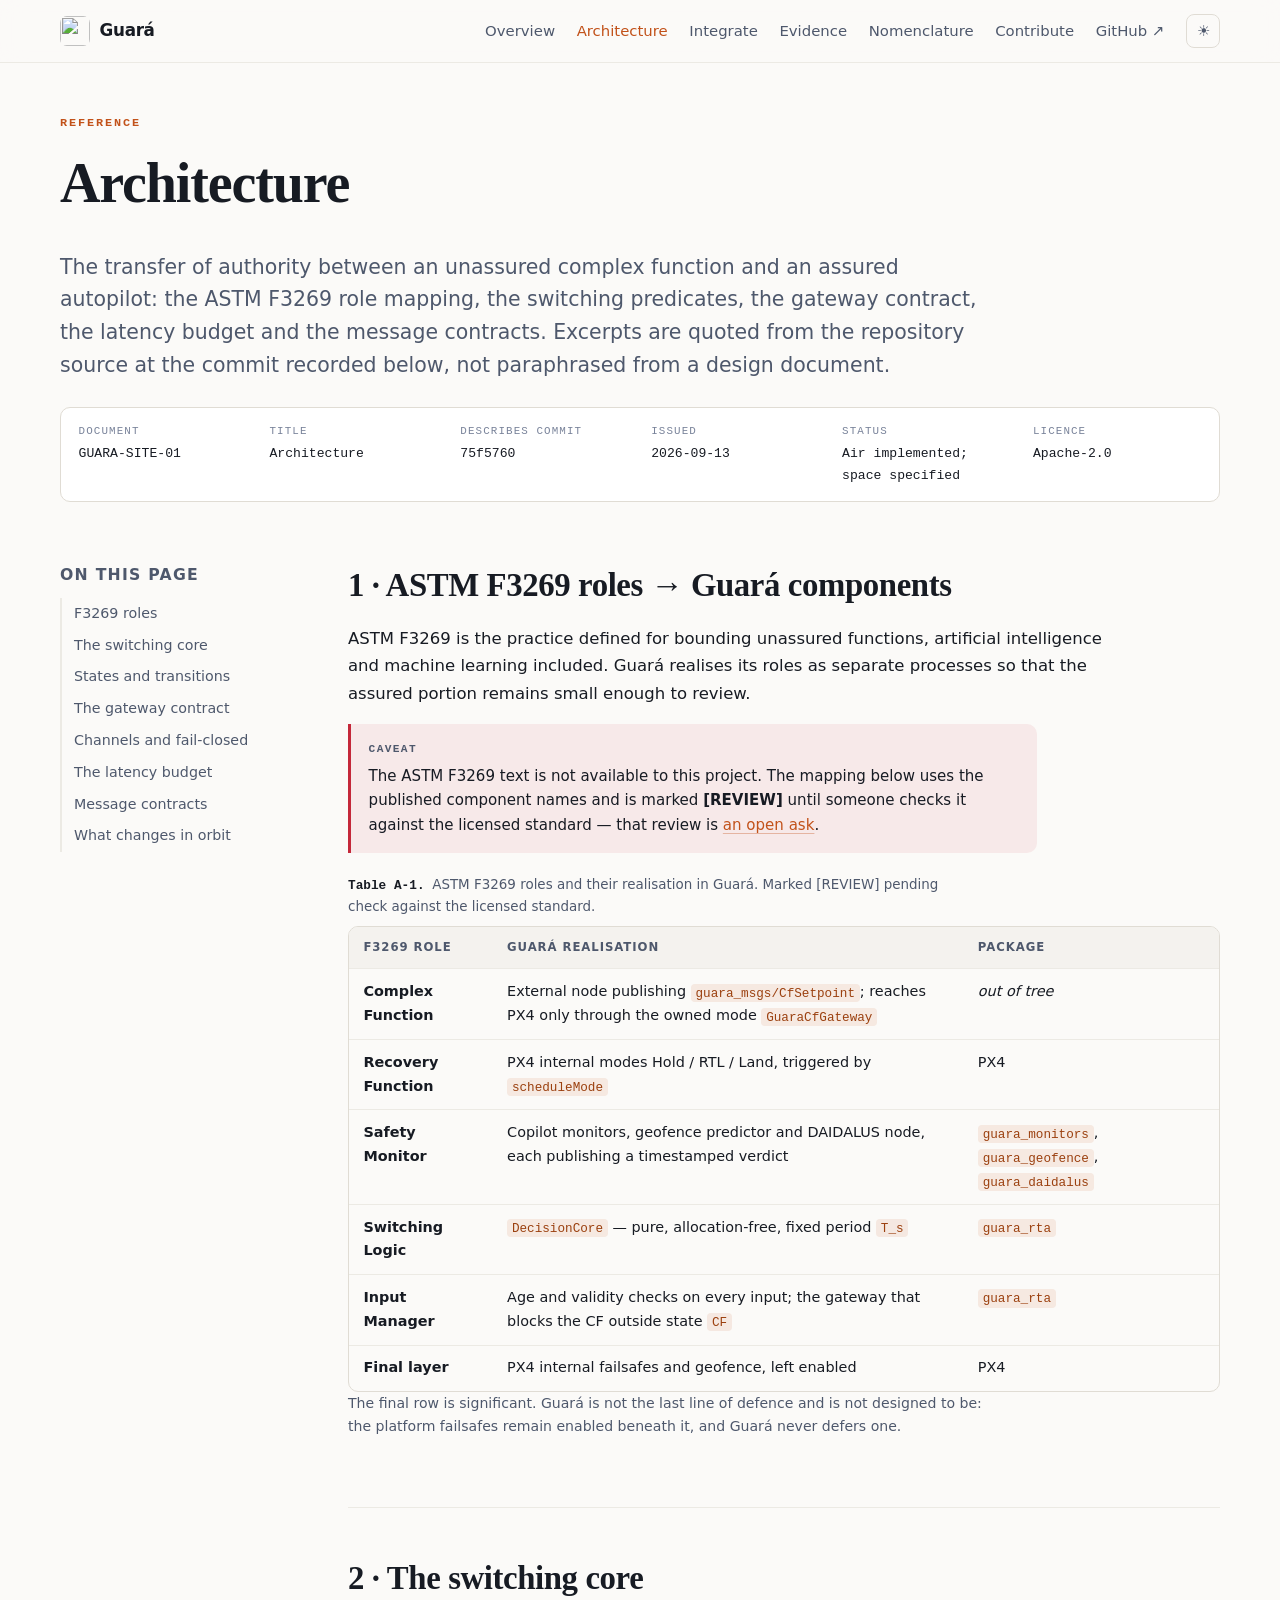
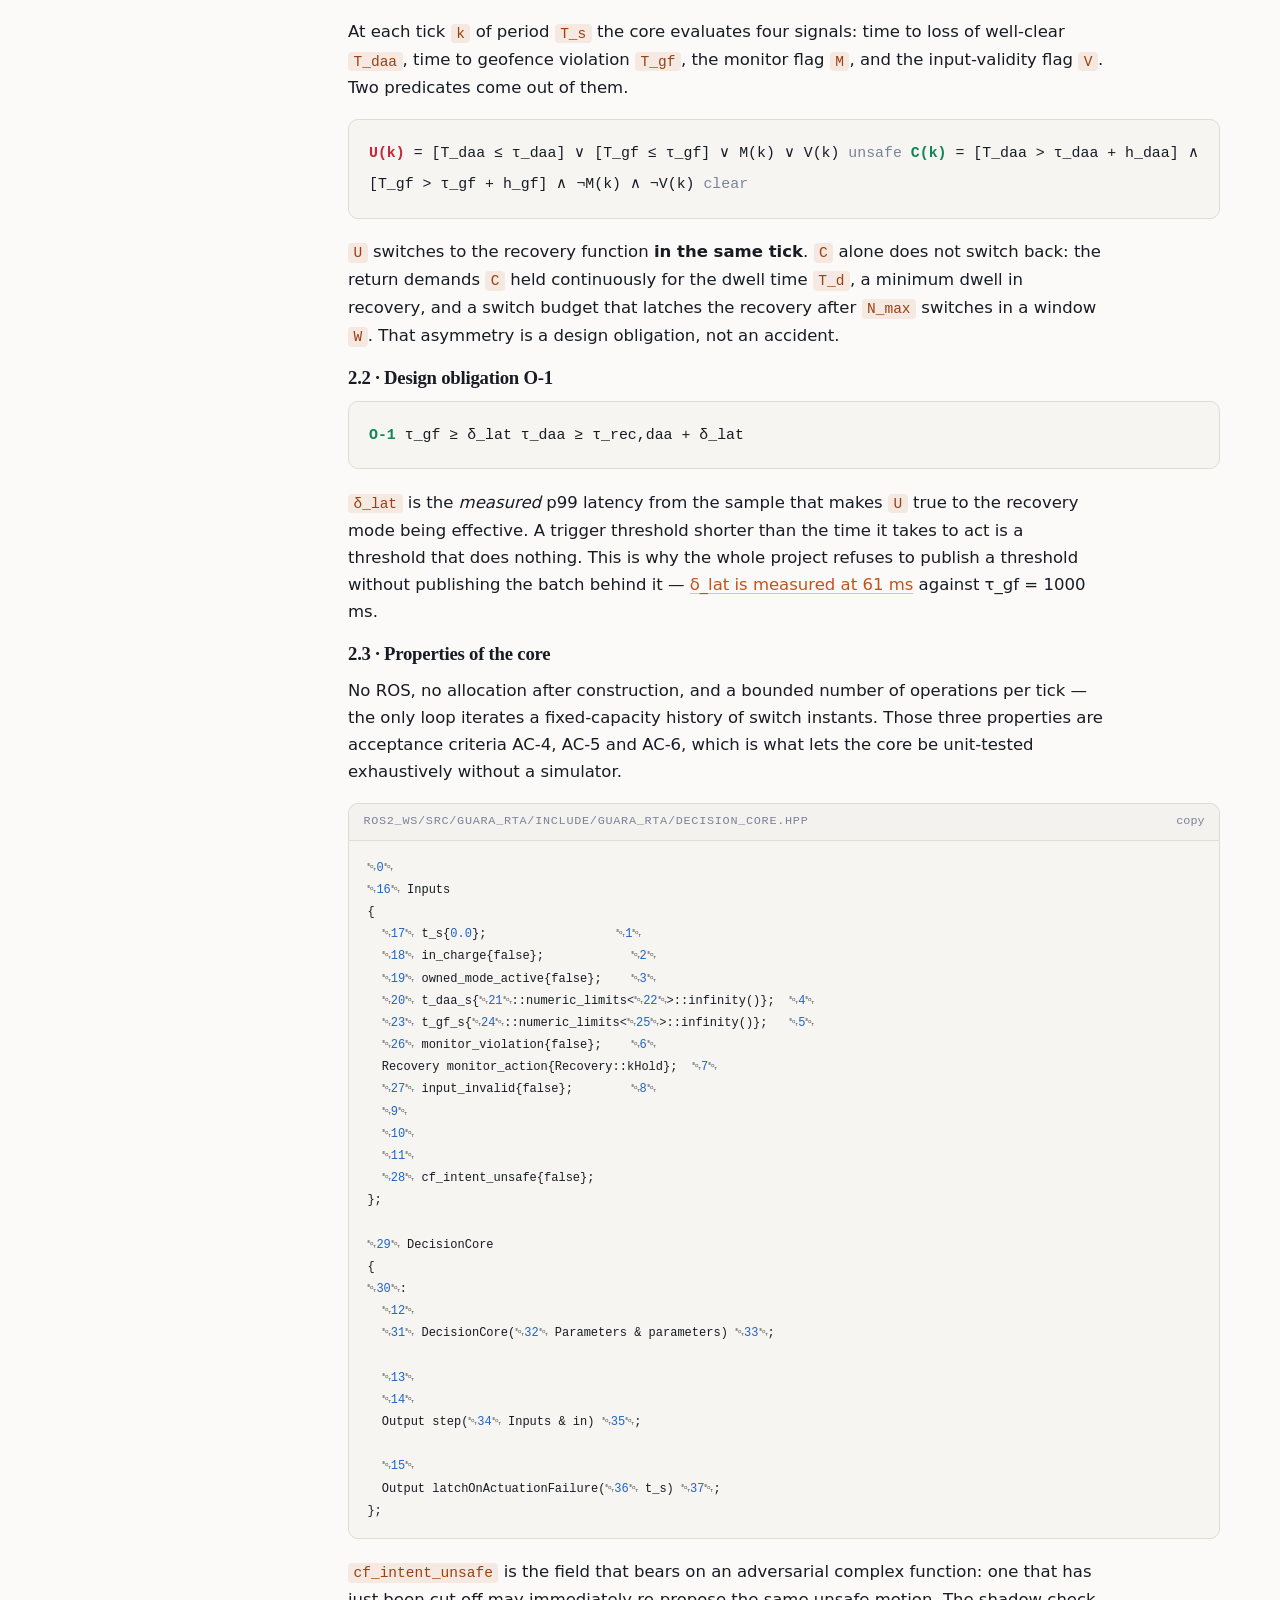
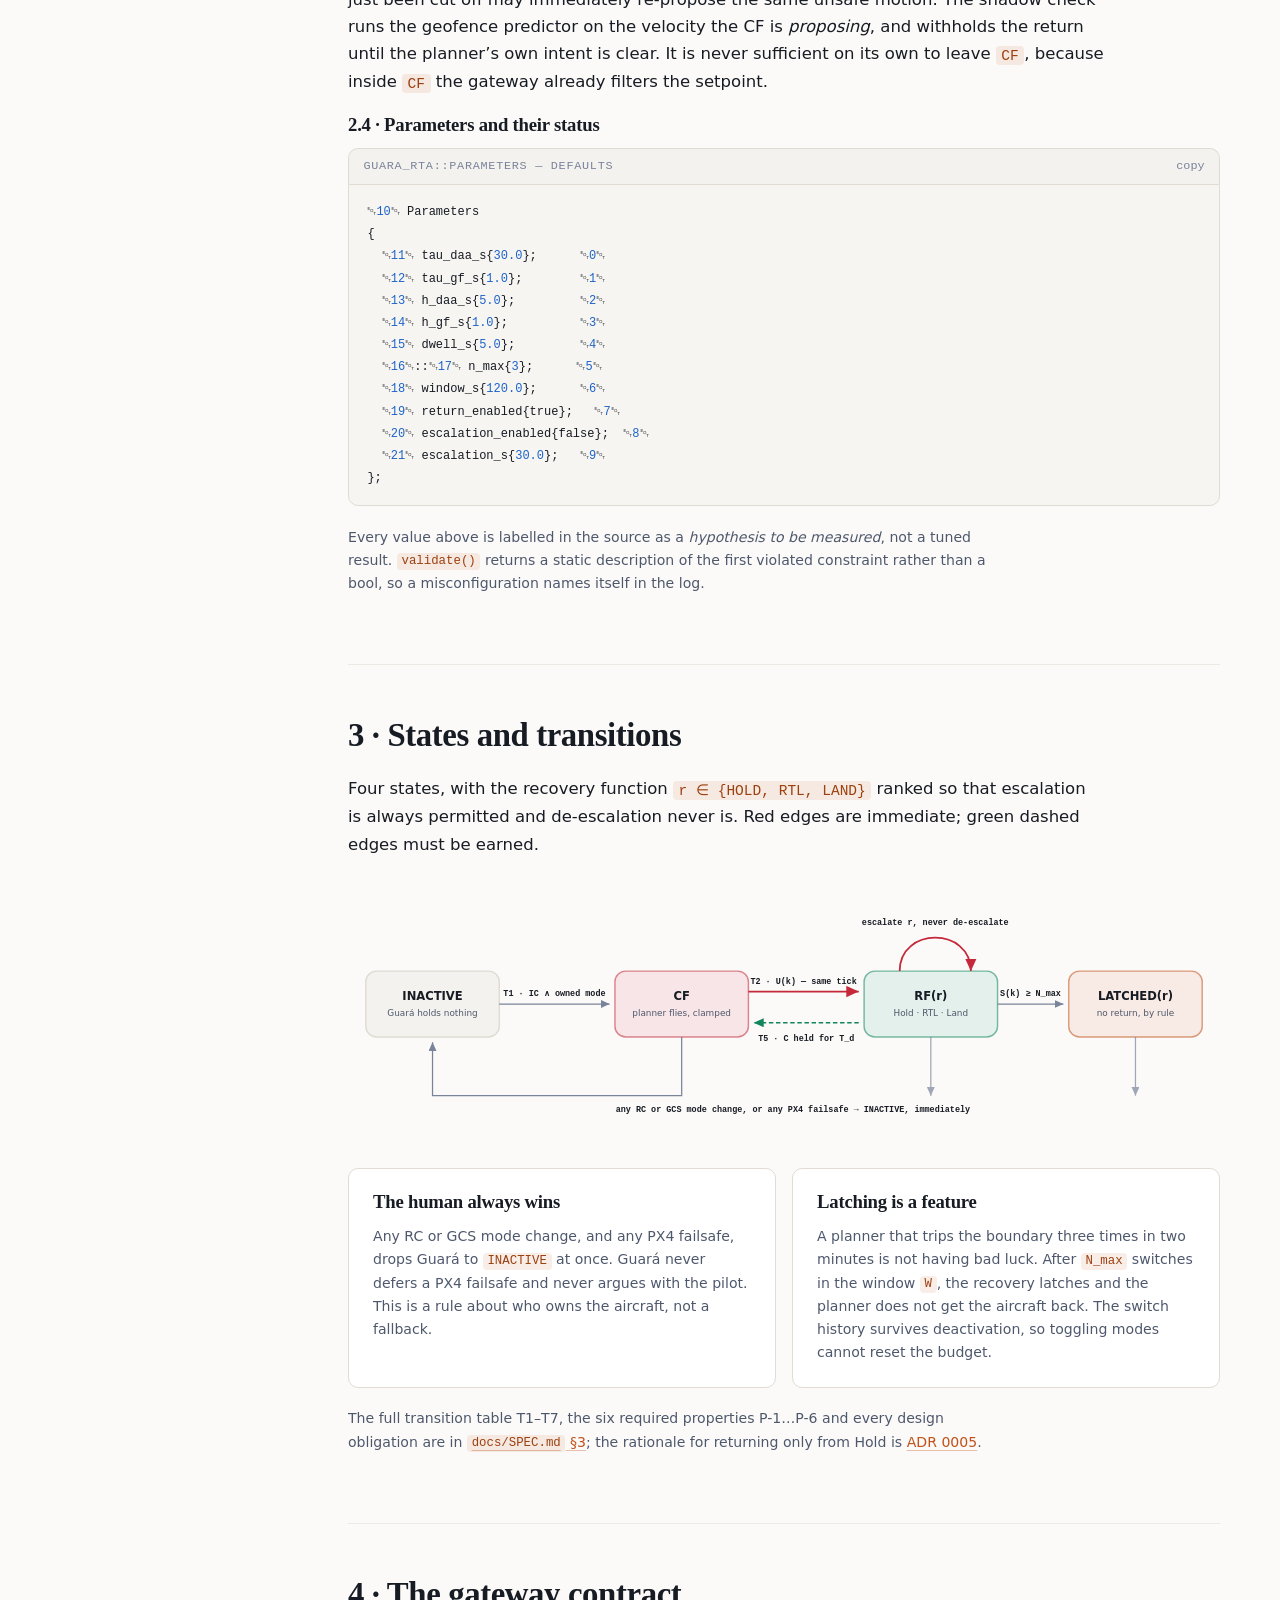
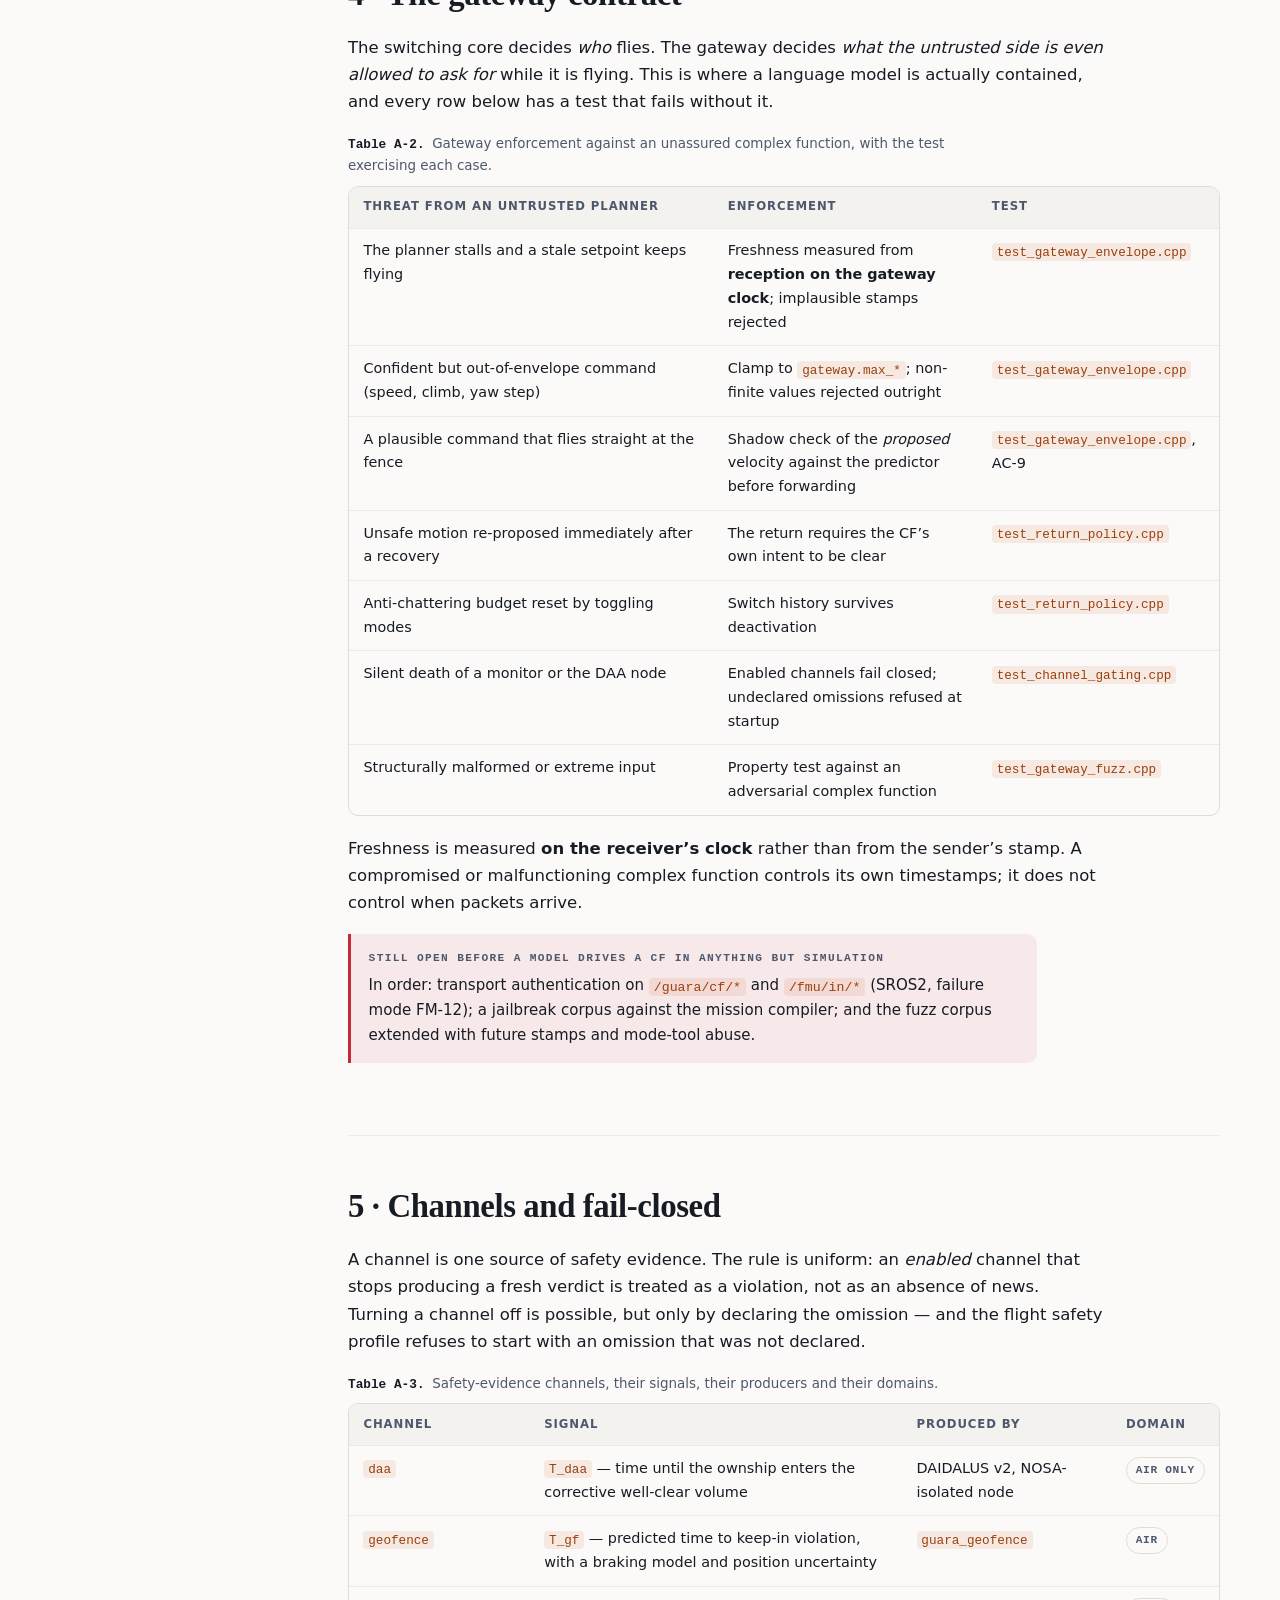
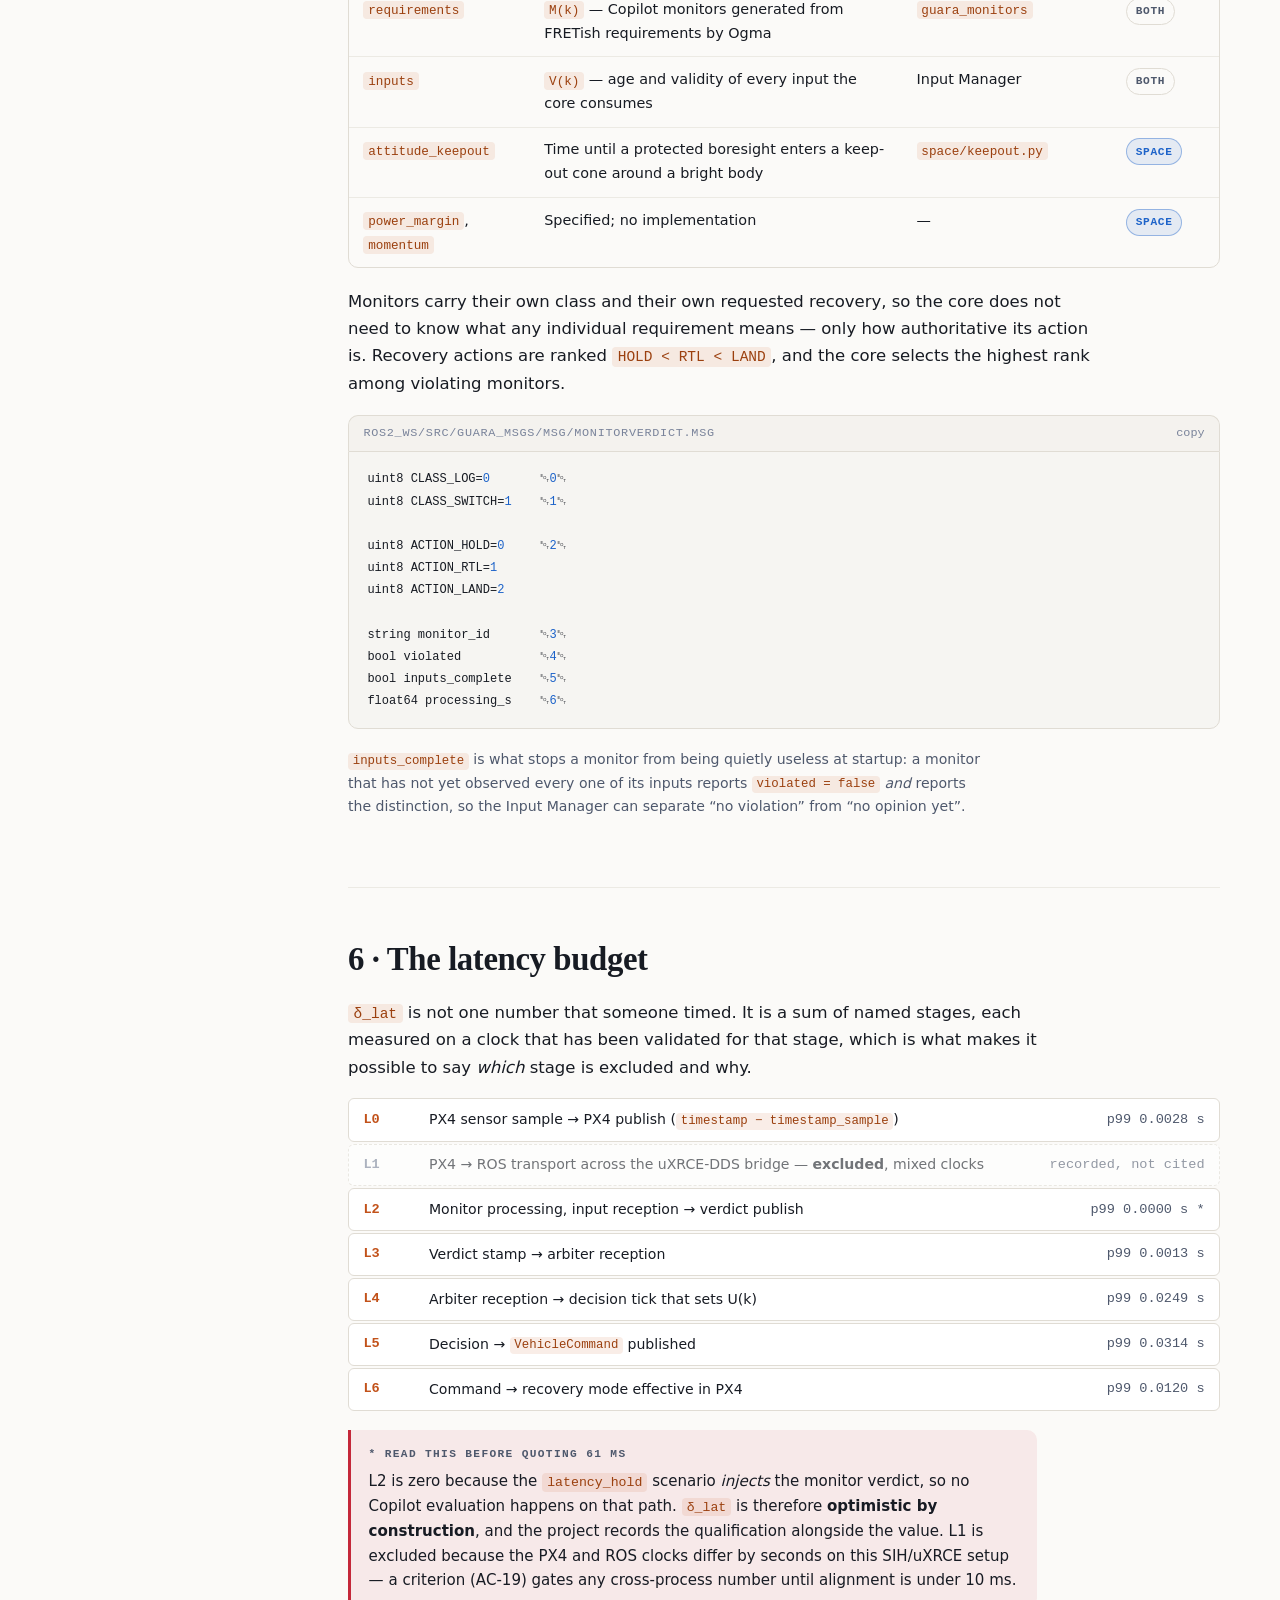
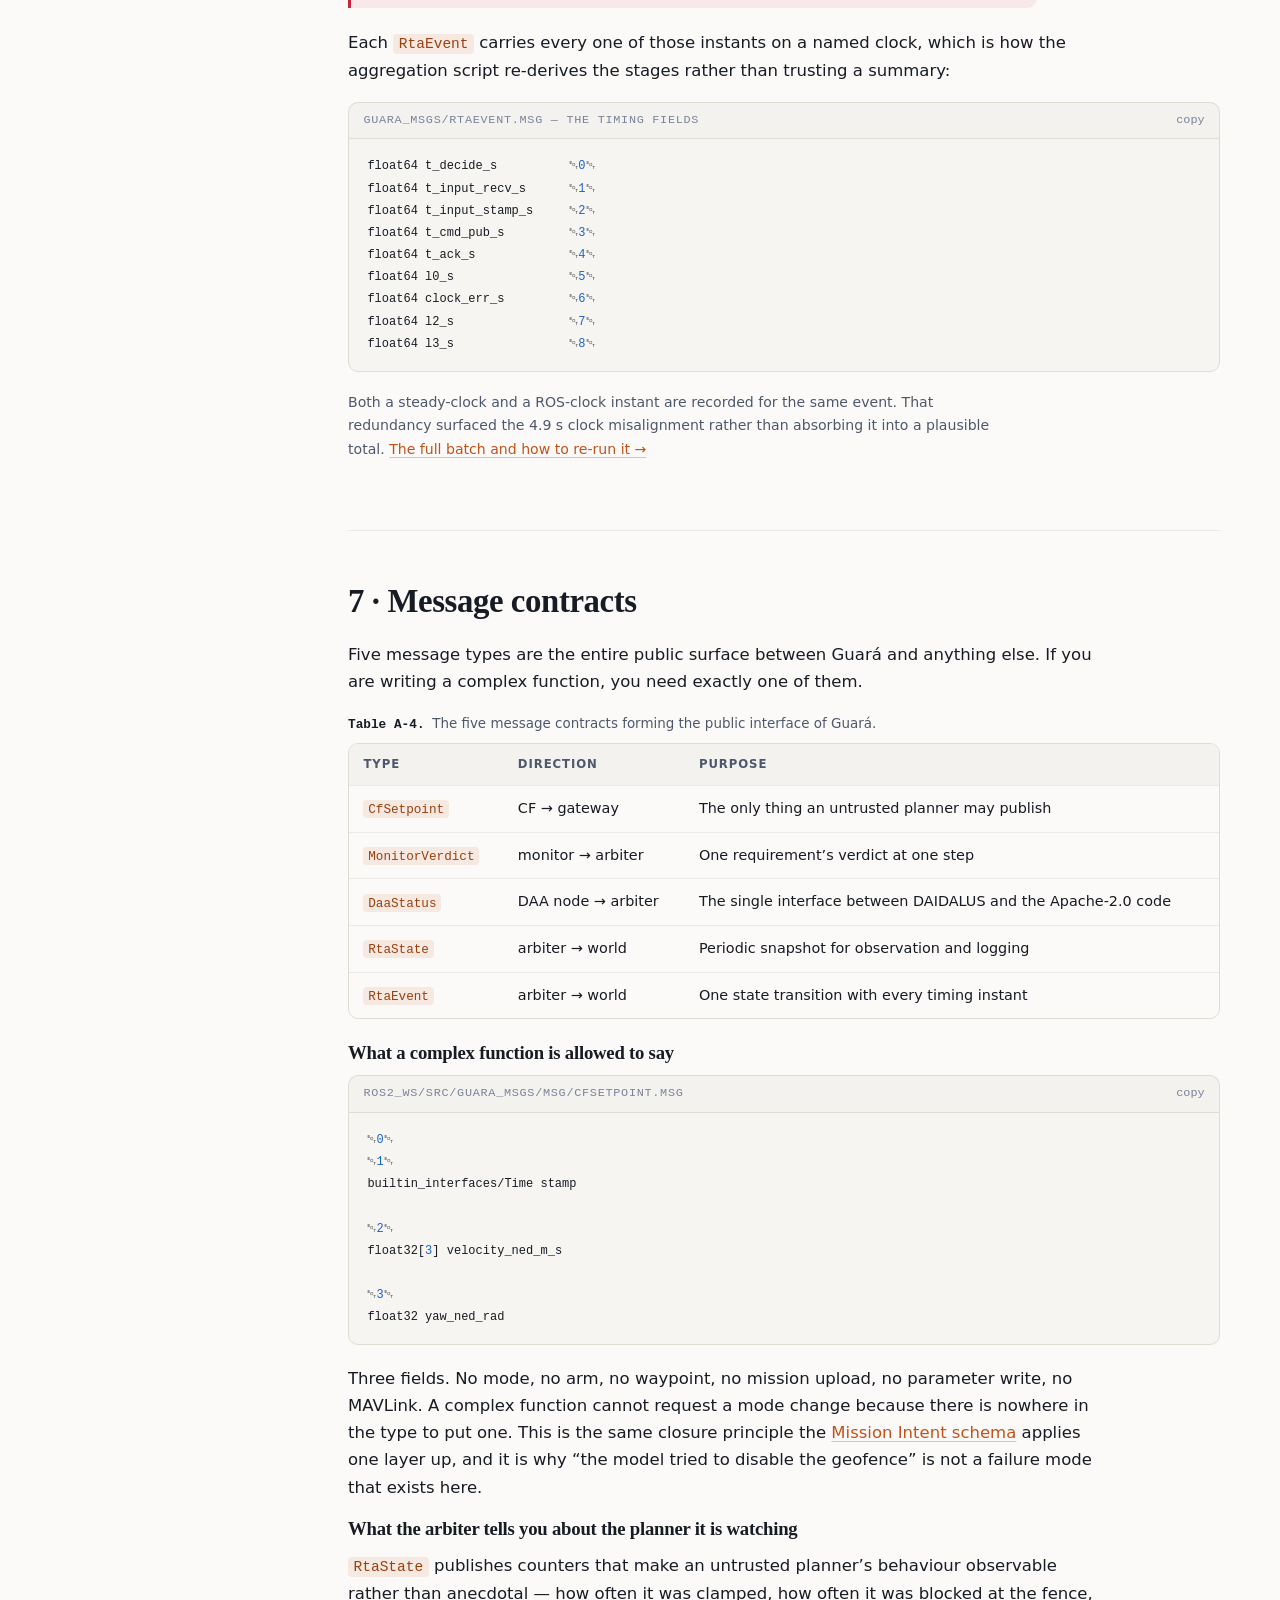
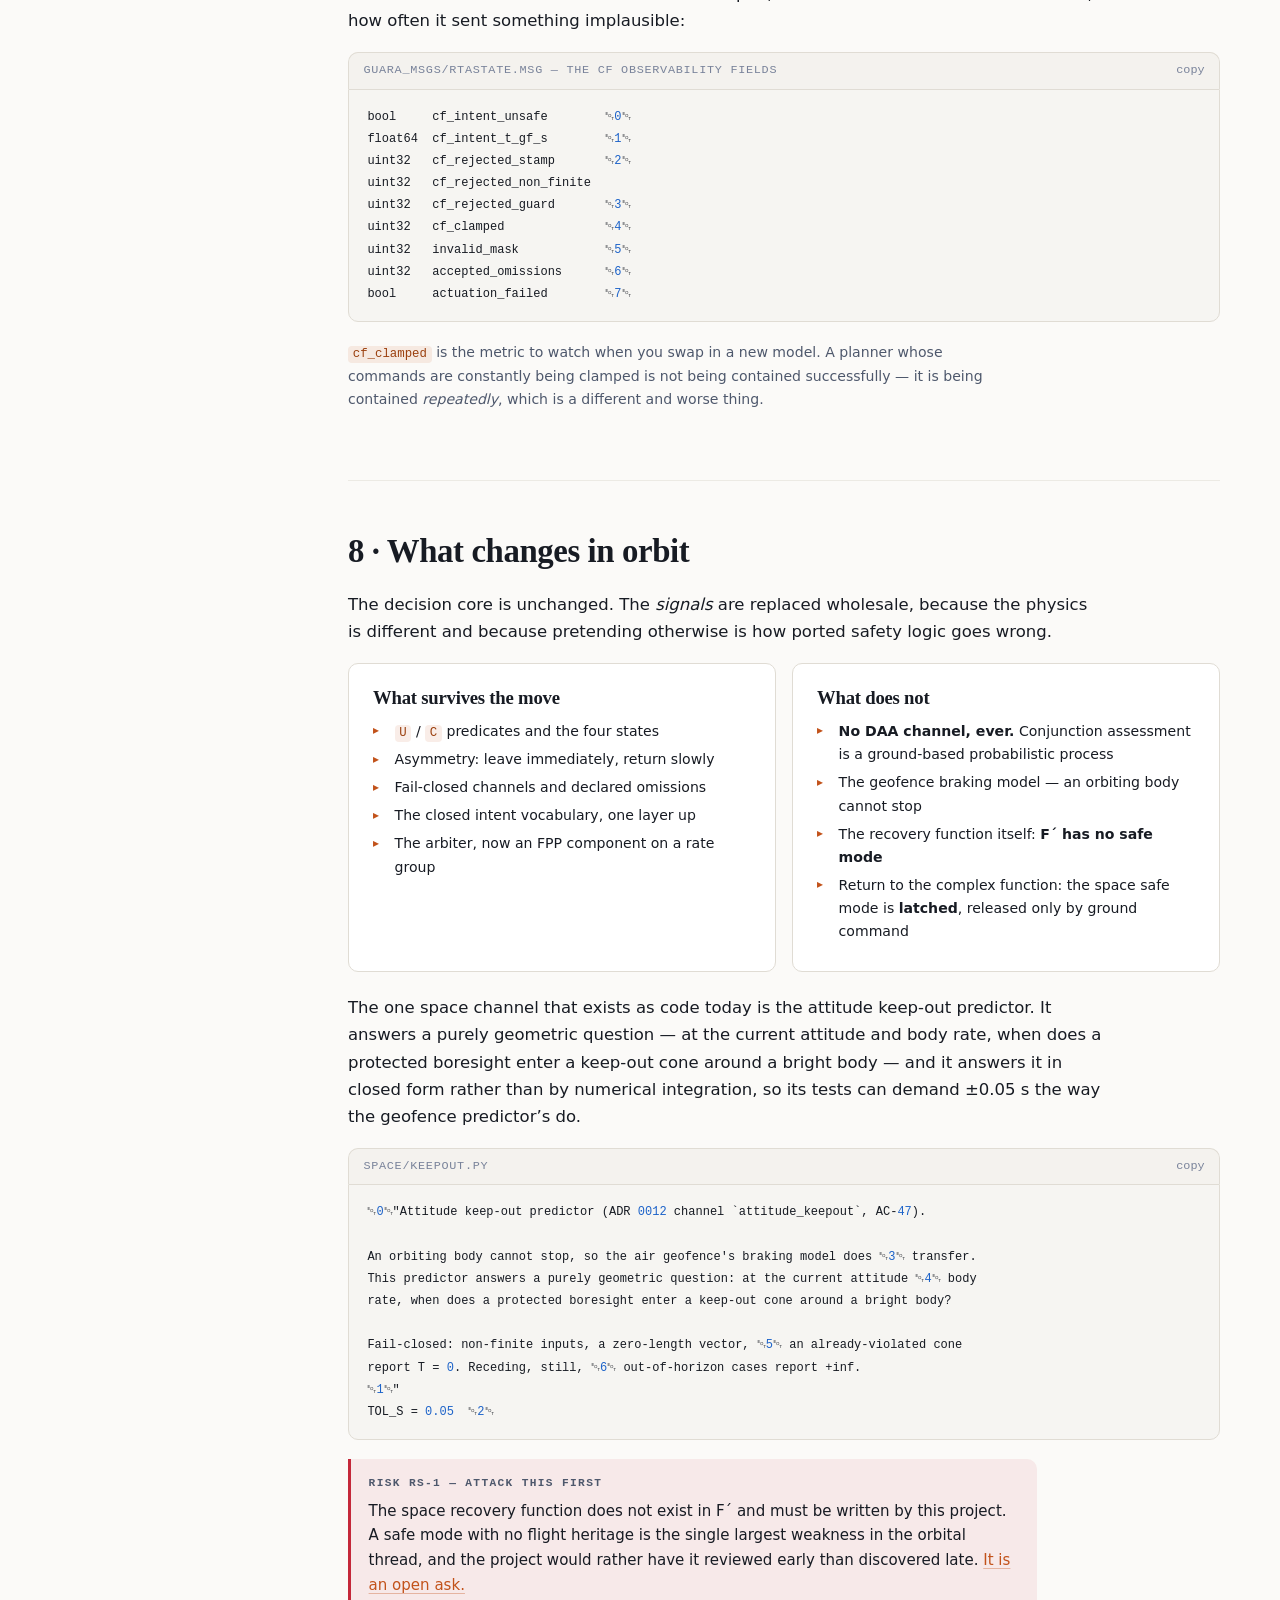
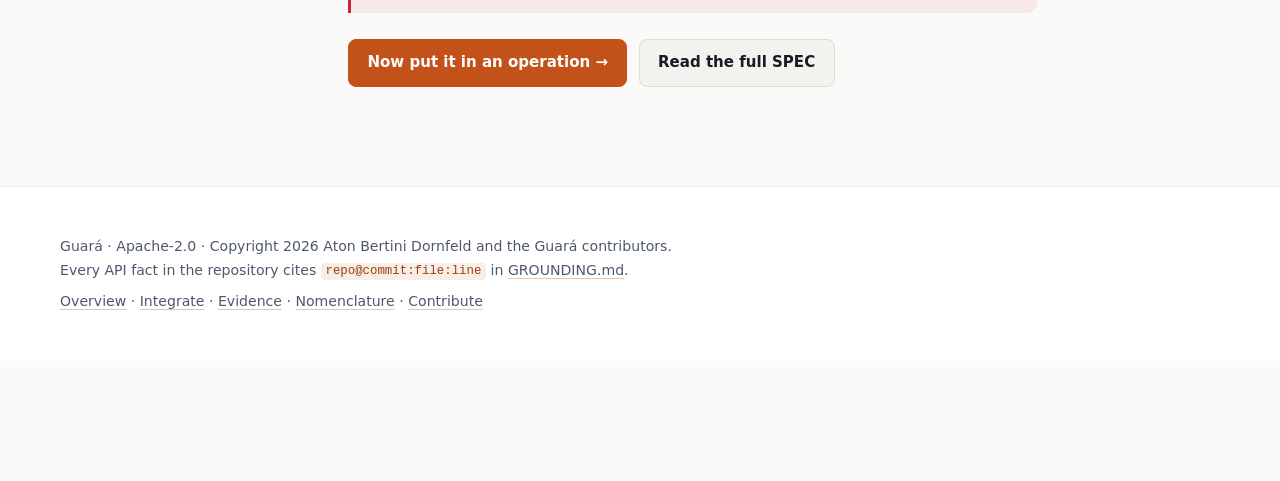
==== commit d61cbe61: "docs(site): number the figures, stamp each page, and tighten the register Numbering and captions. Ev" ====
--- a/site/architecture.html
+++ b/site/architecture.html
@@ -9,6 +9,7 @@
 <link rel="icon" href="assets/guara-mascot.png">
 <link rel="stylesheet" href="assets/style.css">
 <style>
+  :root { --figpfx: "A-"; }
   .page-head { padding-block: 3.2rem 1rem; }
   .eq {
     font-family: var(--mono); font-size: .93rem; line-height: 2.1;
@@ -56,6 +57,7 @@
       <a href="architecture.html" aria-current="page">Architecture</a>
       <a href="integrate.html">Integrate</a>
       <a href="evidence.html">Evidence</a>
+      <a href="nomenclature.html">Nomenclature</a>
       <a href="contribute.html">Contribute</a>
       <a href="https://github.com/aton-of-data/guara-llm-embodied-flight">GitHub&nbsp;↗</a>
       <button class="icon-btn" id="theme-toggle" type="button" aria-label="Switch theme">☾</button>
@@ -67,11 +69,19 @@
   <p class="eyebrow">Reference</p>
   <h1>Architecture</h1>
   <p class="lede">
-    How authority actually moves between an untrusted planner and an assured autopilot: the role
-    mapping, the switching predicates, the gateway contract, the latency budget and the message
-    types. Everything below is read off the source in the repository, not paraphrased from a
-    design document.
+    The transfer of authority between an unassured complex function and an assured autopilot: the
+    ASTM F3269 role mapping, the switching predicates, the gateway contract, the latency budget and
+    the message contracts. Excerpts are quoted from the repository source at the commit recorded
+    below, not paraphrased from a design document.
   </p>
+  <dl class="docmeta">
+    <div><dt>Document</dt><dd>GUARA-SITE-01</dd></div>
+    <div><dt>Title</dt><dd>Architecture</dd></div>
+    <div><dt>Describes commit</dt><dd>75f5760</dd></div>
+    <div><dt>Issued</dt><dd>2026-09-13</dd></div>
+    <div><dt>Status</dt><dd>Air implemented; space specified</dd></div>
+    <div><dt>Licence</dt><dd>Apache-2.0</dd></div>
+  </dl>
 </div>
 
 <div class="wrap doc">
@@ -93,18 +103,19 @@
   <section id="roles">
     <h2>1 · ASTM F3269 roles → Guará components</h2>
     <p>
-      F3269 is the standard written to bound unassured functions — AI and ML explicitly included.
-      Guará implements its roles as separate processes so that the trusted part stays small enough
-      to reason about.
+      ASTM F3269 is the practice defined for bounding unassured functions, artificial intelligence
+      and machine learning included. Guará realises its roles as separate processes so that the
+      assured portion remains small enough to review.
     </p>
     <div class="note limit">
-      <span class="tag">Honest caveat</span>
+      <span class="tag">Caveat</span>
       <p>
         The ASTM F3269 text is not available to this project. The mapping below uses the published
         component names and is marked <strong>[REVIEW]</strong> until someone checks it against
         the licensed standard — that review is <a href="contribute.html#asks">an open ask</a>.
       </p>
     </div>
+    <p class="tbl-cap">ASTM F3269 roles and their realisation in Guará. Marked [REVIEW] pending check against the licensed standard.</p>
     <div class="table-scroll">
       <table>
         <thead><tr><th>F3269 role</th><th>Guará realisation</th><th>Package</th></tr></thead>
@@ -125,14 +136,14 @@
               <td>Age and validity checks on every input; the gateway that blocks the CF outside state <code>CF</code></td>
               <td><code>guara_rta</code></td></tr>
           <tr><td><strong>Final layer</strong></td>
-              <td>PX4 internal failsafes and geofence, deliberately left enabled</td>
+              <td>PX4 internal failsafes and geofence, left enabled</td>
               <td>PX4</td></tr>
         </tbody>
       </table>
     </div>
     <p class="small muted">
-      That last row matters more than it looks. Guará is not the last line of defence and does not
-      try to be: PX4&rsquo;s own failsafes stay on underneath it, and Guará never defers one.
+      The final row is significant. Guará is not the last line of defence and is not designed to
+      be: the platform failsafes remain enabled beneath it, and Guará never defers one.
     </p>
   </section>
 
@@ -159,7 +170,7 @@
       That asymmetry is a design obligation, not an accident.
     </p>
 
-    <h3>The obligation that makes the rule mean something</h3>
+    <h3>2.2 · Design obligation O-1</h3>
     <div class="eq">
 <span class="c">O-1</span>   τ_gf  ≥ δ_lat
       τ_daa ≥ τ_rec,daa + δ_lat
@@ -172,7 +183,7 @@
       <a href="evidence.html">δ_lat is measured at 61 ms</a> against τ_gf = 1000 ms.
     </p>
 
-    <h3>Why the core is a plain struct-in, struct-out function</h3>
+    <h3>2.3 · Properties of the core</h3>
     <p>
       No ROS, no allocation after construction, and a bounded number of operations per tick — the
       only loop iterates a fixed-capacity history of switch instants. Those three properties are
@@ -213,15 +224,14 @@
 };</code></pre>
 
     <p>
-      Note <code>cf_intent_unsafe</code>. It is the subtlest field in the struct and the one that
-      matters most against a model: a planner that has just been cut off may immediately re-propose
+      <code>cf_intent_unsafe</code> is the field that bears on an adversarial complex function: one that has just been cut off may immediately re-propose
       the same unsafe motion. The shadow check runs the geofence predictor on the velocity the CF
       is <em>proposing</em>, and withholds the return until the planner&rsquo;s own intent is clear.
-      It is deliberately never sufficient on its own to leave <code>CF</code>, because inside
-      <code>CF</code> the gateway is already filtering.
-    </p>
-
-    <h3>Parameters, and what they are honest about</h3>
+      It is never sufficient on its own to leave <code>CF</code>, because inside <code>CF</code>
+      the gateway already filters the setpoint.
+    </p>
+
+    <h3>2.4 · Parameters and their status</h3>
     <div class="code-head"><span>guara_rta::Parameters — defaults</span><button class="copy" data-label="copy" type="button">copy</button></div>
 <pre><code class="language-cpp">struct Parameters
 {
@@ -317,7 +327,7 @@
         <p class="small muted" style="margin:0">
           A planner that trips the boundary three times in two minutes is not having bad luck. After
           <code>N_max</code> switches in the window <code>W</code>, the recovery latches and the
-          planner does not get the aircraft back. The switch history deliberately survives
+          planner does not get the aircraft back. The switch history survives
           deactivation, so toggling modes cannot reset the budget.
         </p>
       </div>
@@ -341,6 +351,7 @@
       actually contained, and every row below has a test that fails without it.
     </p>
 
+    <p class="tbl-cap">Gateway enforcement against an unassured complex function, with the test exercising each case.</p>
     <div class="table-scroll">
       <table>
         <thead><tr><th>Threat from an untrusted planner</th><th>Enforcement</th><th>Test</th></tr></thead>
@@ -364,16 +375,16 @@
               <td>Enabled channels fail closed; undeclared omissions refused at startup</td>
               <td><code>test_channel_gating.cpp</code></td></tr>
           <tr><td>Structurally malformed or extreme input</td>
-              <td>Property test against a deliberately adversarial CF</td>
+              <td>Property test against an adversarial complex function</td>
               <td><code>test_gateway_fuzz.cpp</code></td></tr>
         </tbody>
       </table>
     </div>
 
     <p style="margin-top:1.2rem">
-      Freshness being measured <strong>on the receiver&rsquo;s clock</strong> rather than from the
-      sender&rsquo;s stamp is the detail people get wrong. A compromised or confused planner
-      controls its own timestamps; it does not control when packets arrive.
+      Freshness is measured <strong>on the receiver&rsquo;s clock</strong> rather than from the
+      sender&rsquo;s stamp. A compromised or malfunctioning complex function controls its own
+      timestamps; it does not control when packets arrive.
     </p>
 
     <div class="note limit">
@@ -396,6 +407,7 @@
       safety profile refuses to start with an omission that was not declared.
     </p>
 
+    <p class="tbl-cap">Safety-evidence channels, their signals, their producers and their domains.</p>
     <div class="table-scroll">
       <table>
         <thead><tr><th>Channel</th><th>Signal</th><th>Produced by</th><th>Domain</th></tr></thead>
@@ -433,7 +445,8 @@
     <p class="small muted">
       <code>inputs_complete</code> is what stops a monitor from being quietly useless at startup: a
       monitor that has not yet observed every one of its inputs reports <code>violated = false</code>
-      <em>and</em> says so, so the Input Manager can tell "no violation" apart from "no opinion yet".
+      <em>and</em> reports the distinction, so the Input Manager can separate &ldquo;no violation&rdquo;
+      from &ldquo;no opinion yet&rdquo;.
     </p>
   </section>
 
@@ -461,8 +474,7 @@
       <p>
         L2 is zero because the <code>latency_hold</code> scenario <em>injects</em> the monitor
         verdict, so no Copilot evaluation happens on that path. <code>δ_lat</code> is therefore
-        <strong>optimistic by construction</strong>, and the project says so rather than letting
-        the number travel alone. L1 is excluded because the PX4 and ROS clocks differ by seconds
+        <strong>optimistic by construction</strong>, and the project records the qualification alongside the value. L1 is excluded because the PX4 and ROS clocks differ by seconds
         on this SIH/uXRCE setup — a criterion (AC-19) gates any cross-process number until
         alignment is under 10 ms.
       </p>
@@ -484,8 +496,7 @@
 float64 l3_s                # arbiter ROS recv - verdict stamp</code></pre>
     <p class="small muted">
       Both a steady-clock and a ROS-clock instant are recorded for the same event. That redundancy
-      is what surfaced the 4.9 s clock misalignment instead of hiding it inside a plausible-looking
-      total. <a href="evidence.html#latency">The full batch and how to re-run it →</a>
+      surfaced the 4.9 s clock misalignment rather than absorbing it into a plausible total. <a href="evidence.html#latency">The full batch and how to re-run it →</a>
     </p>
   </section>
 
@@ -497,6 +508,7 @@
       writing a complex function, you need exactly one of them.
     </p>
 
+    <p class="tbl-cap">The five message contracts forming the public interface of Guará.</p>
     <div class="table-scroll" style="margin-bottom:1.4rem">
       <table>
         <thead><tr><th>Type</th><th>Direction</th><th>Purpose</th></tr></thead>
@@ -632,7 +644,8 @@
     </p>
     <p class="small" style="margin:0">
       <a href="index.html">Overview</a> · <a href="integrate.html">Integrate</a> ·
-      <a href="evidence.html">Evidence</a> · <a href="contribute.html">Contribute</a>
+      <a href="evidence.html">Evidence</a> ·
+      <a href="nomenclature.html">Nomenclature</a> · <a href="contribute.html">Contribute</a>
     </p>
   </div>
 </footer>
--- a/site/assets/style.css
+++ b/site/assets/style.css
@@ -302,3 +302,70 @@
 footer.site h4 { margin-bottom: .7rem; }
 footer.site ul { list-style: none; padding: 0; margin: 0; }
 footer.site li { margin-bottom: .4rem; }
+
+/* ============================================================
+   Document apparatus
+   The site is a technical document set, not a brochure. Figures and tables are
+   numbered and cited by number, symbols are defined once in the nomenclature,
+   and every page states the revision and commit it describes — the same rule
+   the project applies to a run directory.
+   ============================================================ */
+
+:root {
+  --serif: ui-serif, Charter, "Bitstream Charter", "Iowan Old Style", Georgia,
+           "Times New Roman", serif;
+  --figpfx: "";
+}
+
+h1, h2, h3, .eq-title { font-family: var(--serif); letter-spacing: -0.012em; font-weight: 620; }
+h1 { letter-spacing: -0.02em; }
+
+/* per-page figure and table numbering */
+body { counter-reset: fig tbl; }
+figure { counter-increment: fig; }
+figcaption::before {
+  content: "Figure " var(--figpfx) counter(fig) ". ";
+  font-family: var(--mono); font-size: .92em; font-weight: 640;
+  color: var(--fg); letter-spacing: .01em;
+}
+.tbl-cap {
+  counter-increment: tbl;
+  font-size: .84rem; color: var(--fg-muted); margin: 0 0 .5rem; max-width: var(--measure);
+}
+.tbl-cap::before {
+  content: "Table " var(--figpfx) counter(tbl) ". ";
+  font-family: var(--mono); font-size: .95em; font-weight: 640; color: var(--fg);
+}
+figure.unnumbered { counter-increment: none; }
+figure.unnumbered figcaption::before { content: none; }
+
+/* document identity block */
+.docmeta {
+  border: 1px solid var(--line); border-radius: var(--radius);
+  background: var(--bg-panel); padding: .9rem 1.1rem; margin: 1.6rem 0 0;
+  display: grid; grid-template-columns: repeat(auto-fit, minmax(148px, 1fr)); gap: .8rem 1.4rem;
+  font-size: .82rem;
+}
+.docmeta div { min-width: 0; }
+.docmeta dt {
+  font-family: var(--mono); font-size: .68rem; letter-spacing: .1em; text-transform: uppercase;
+  color: var(--fg-faint); margin-bottom: .18rem;
+}
+.docmeta dd { margin: 0; font-family: var(--mono); font-size: .82rem; overflow-wrap: anywhere; }
+
+/* nomenclature */
+table.nomen td:first-child, table.nomen th:first-child { white-space: nowrap; width: 1%; font-family: var(--mono); }
+table.nomen td:nth-child(2) { font-family: var(--mono); color: var(--fg-muted); white-space: nowrap; }
+
+/* references */
+ol.refs { counter-reset: ref; list-style: none; padding: 0; margin: 0 0 1.2rem; }
+ol.refs > li {
+  counter-increment: ref; position: relative; padding-left: 3rem;
+  margin-bottom: .8rem; font-size: .92rem; max-width: var(--measure);
+}
+ol.refs > li::before {
+  content: "[" counter(ref) "]"; position: absolute; left: 0; top: 0;
+  font-family: var(--mono); font-size: .85rem; color: var(--accent); font-weight: 640;
+}
+a.cite { font-family: var(--mono); font-size: .88em; text-decoration: none; white-space: nowrap; }
+a.cite:hover { text-decoration: underline; }
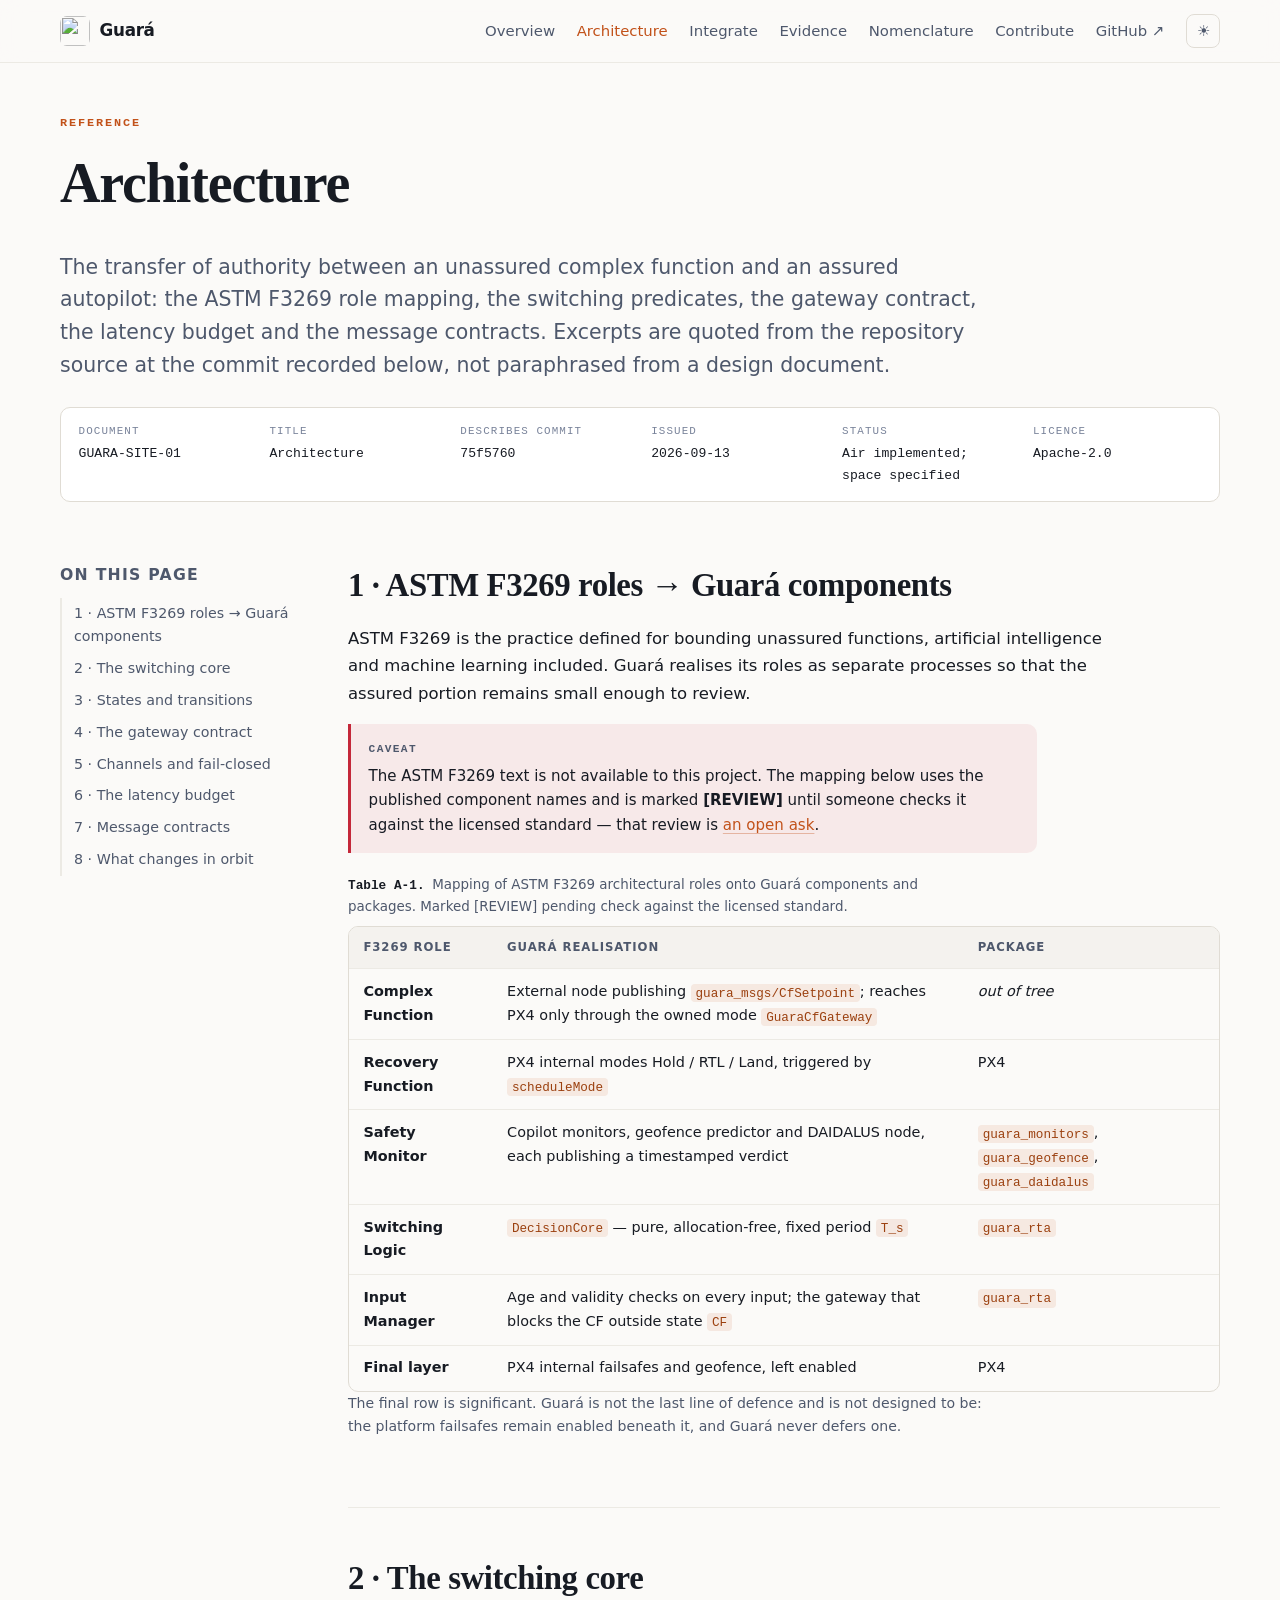
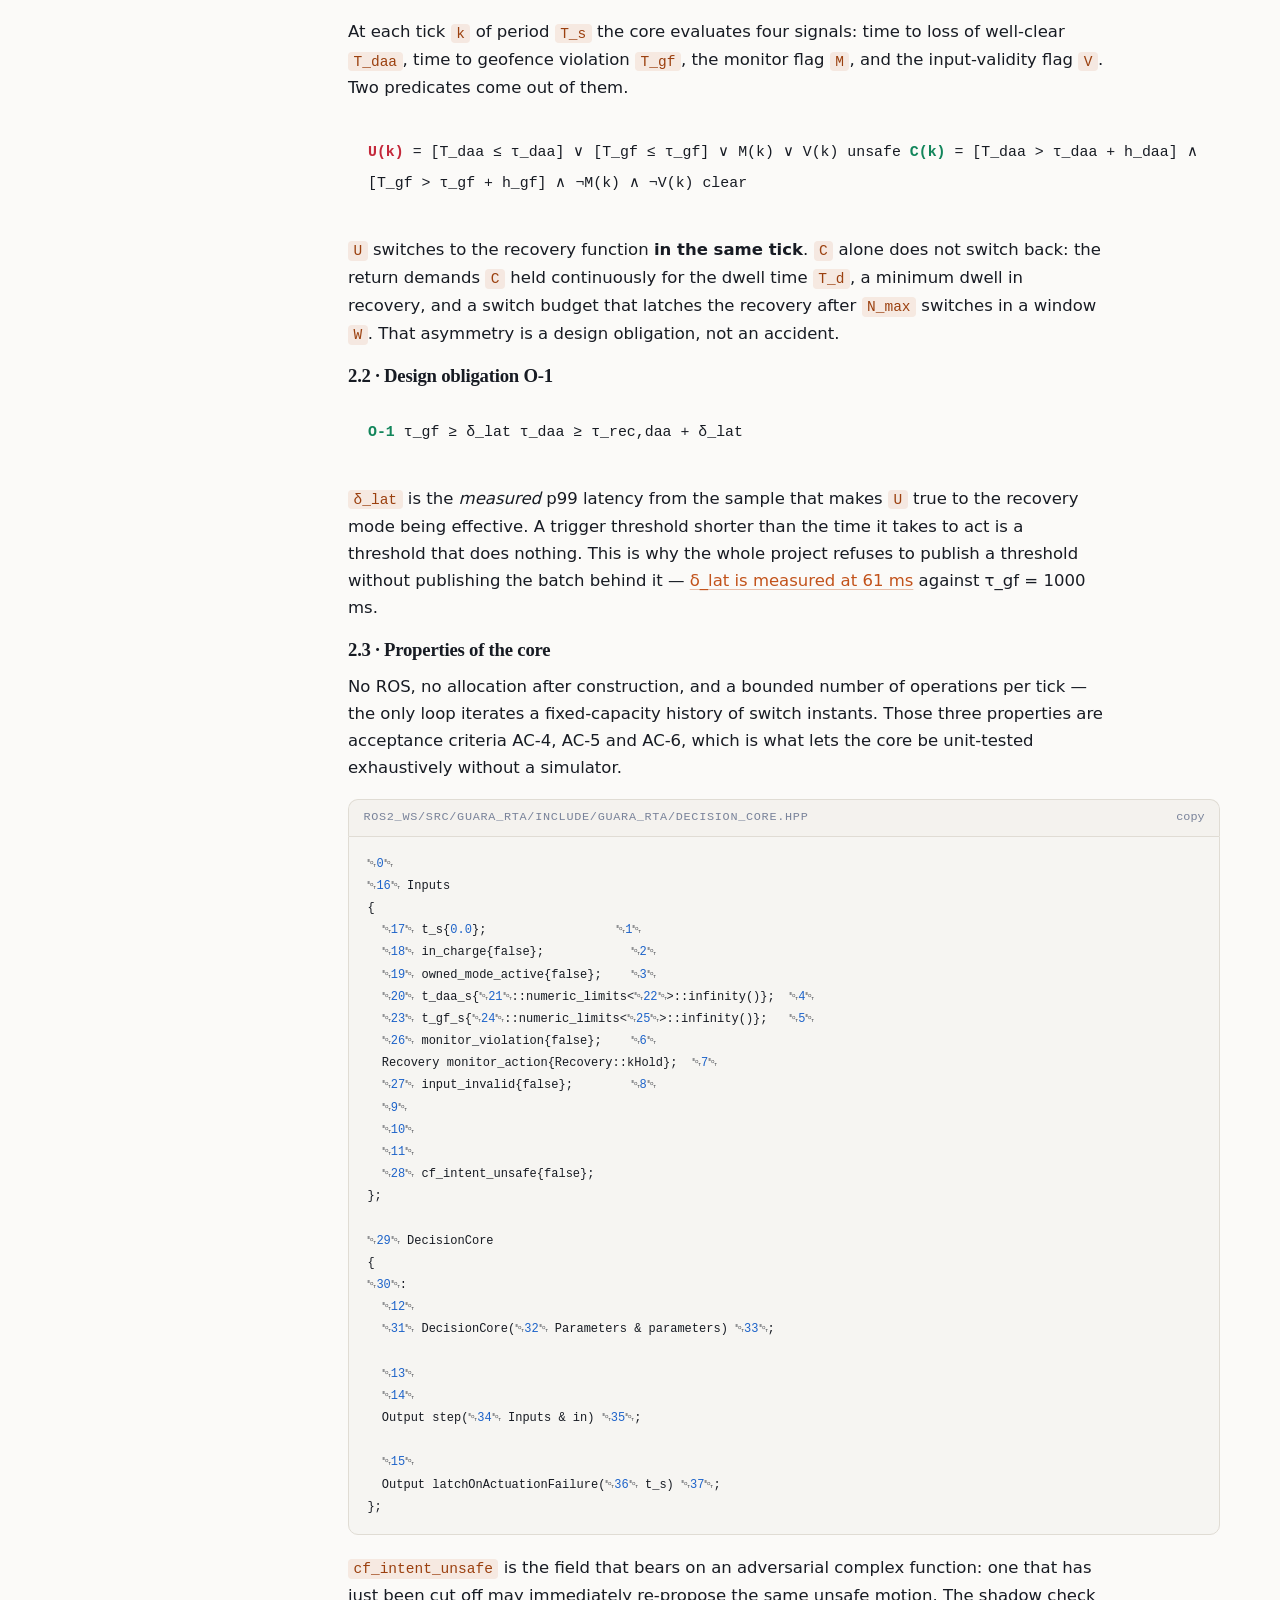
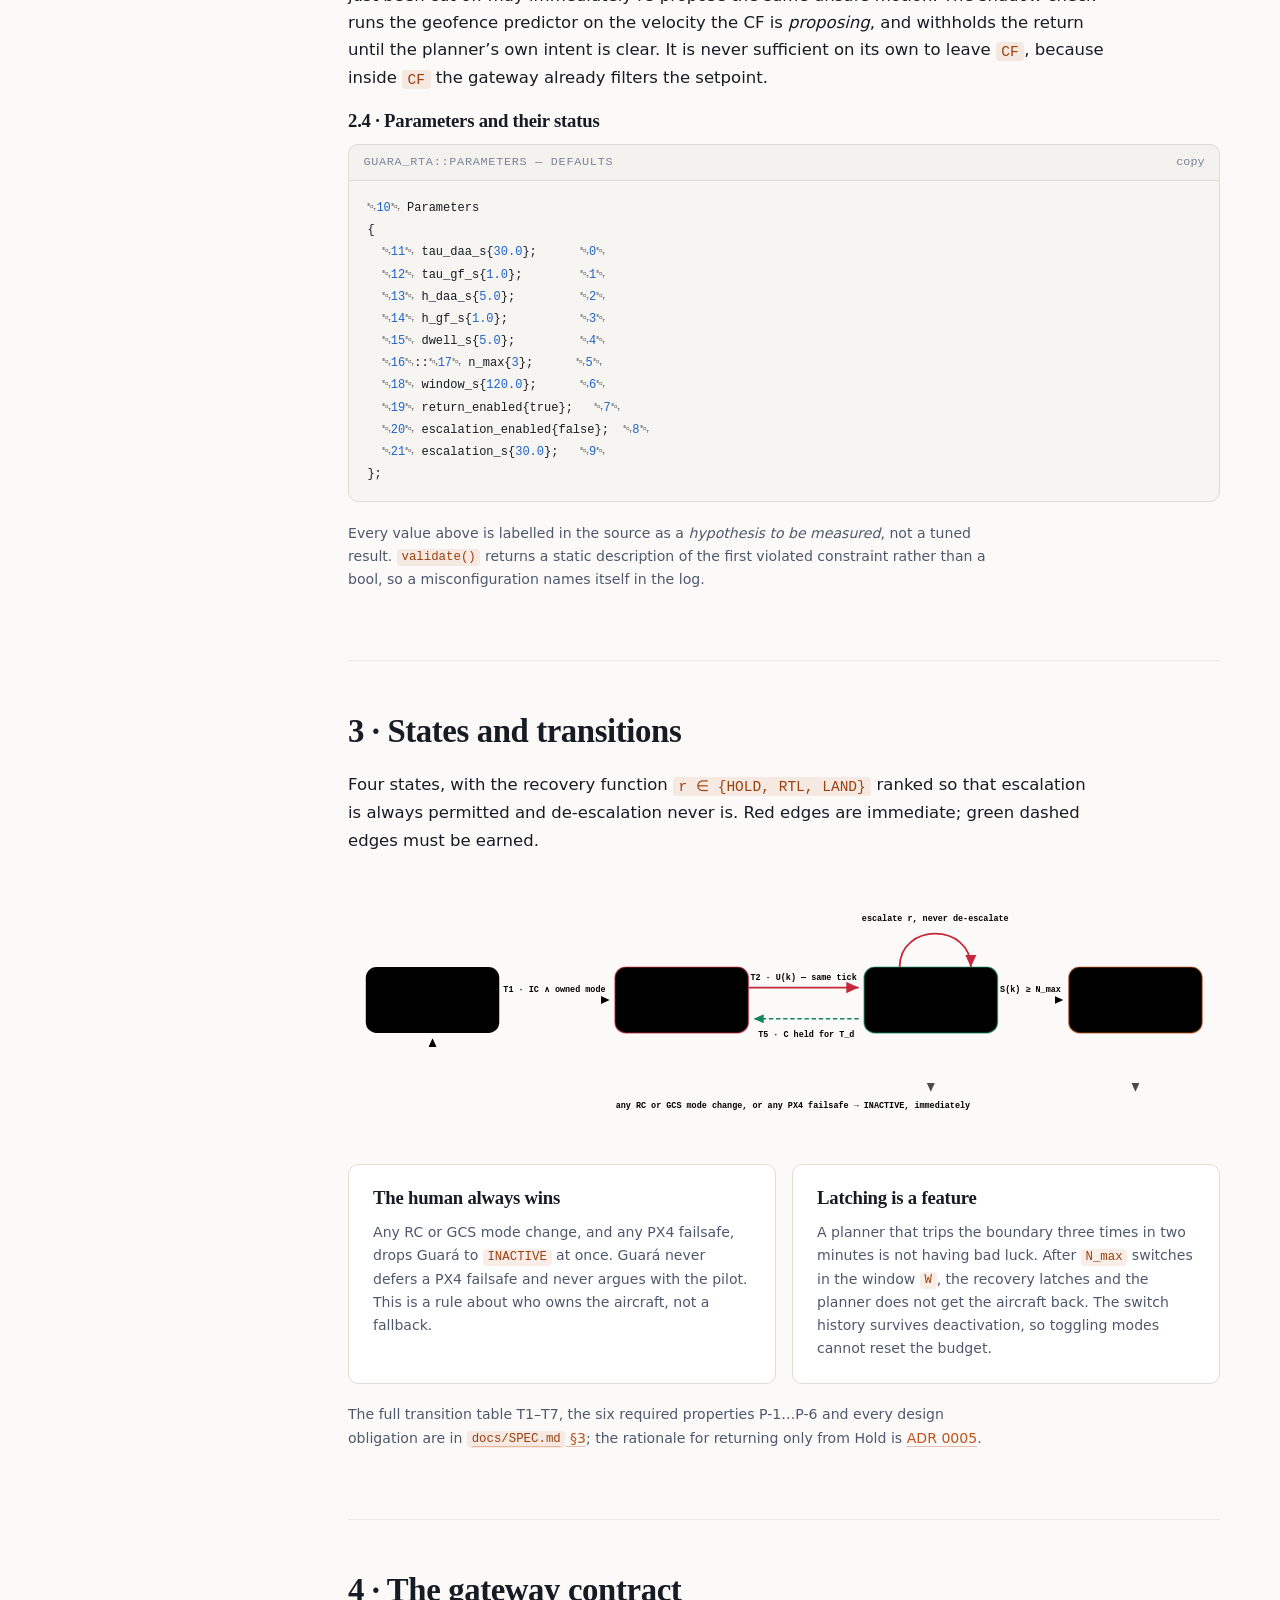
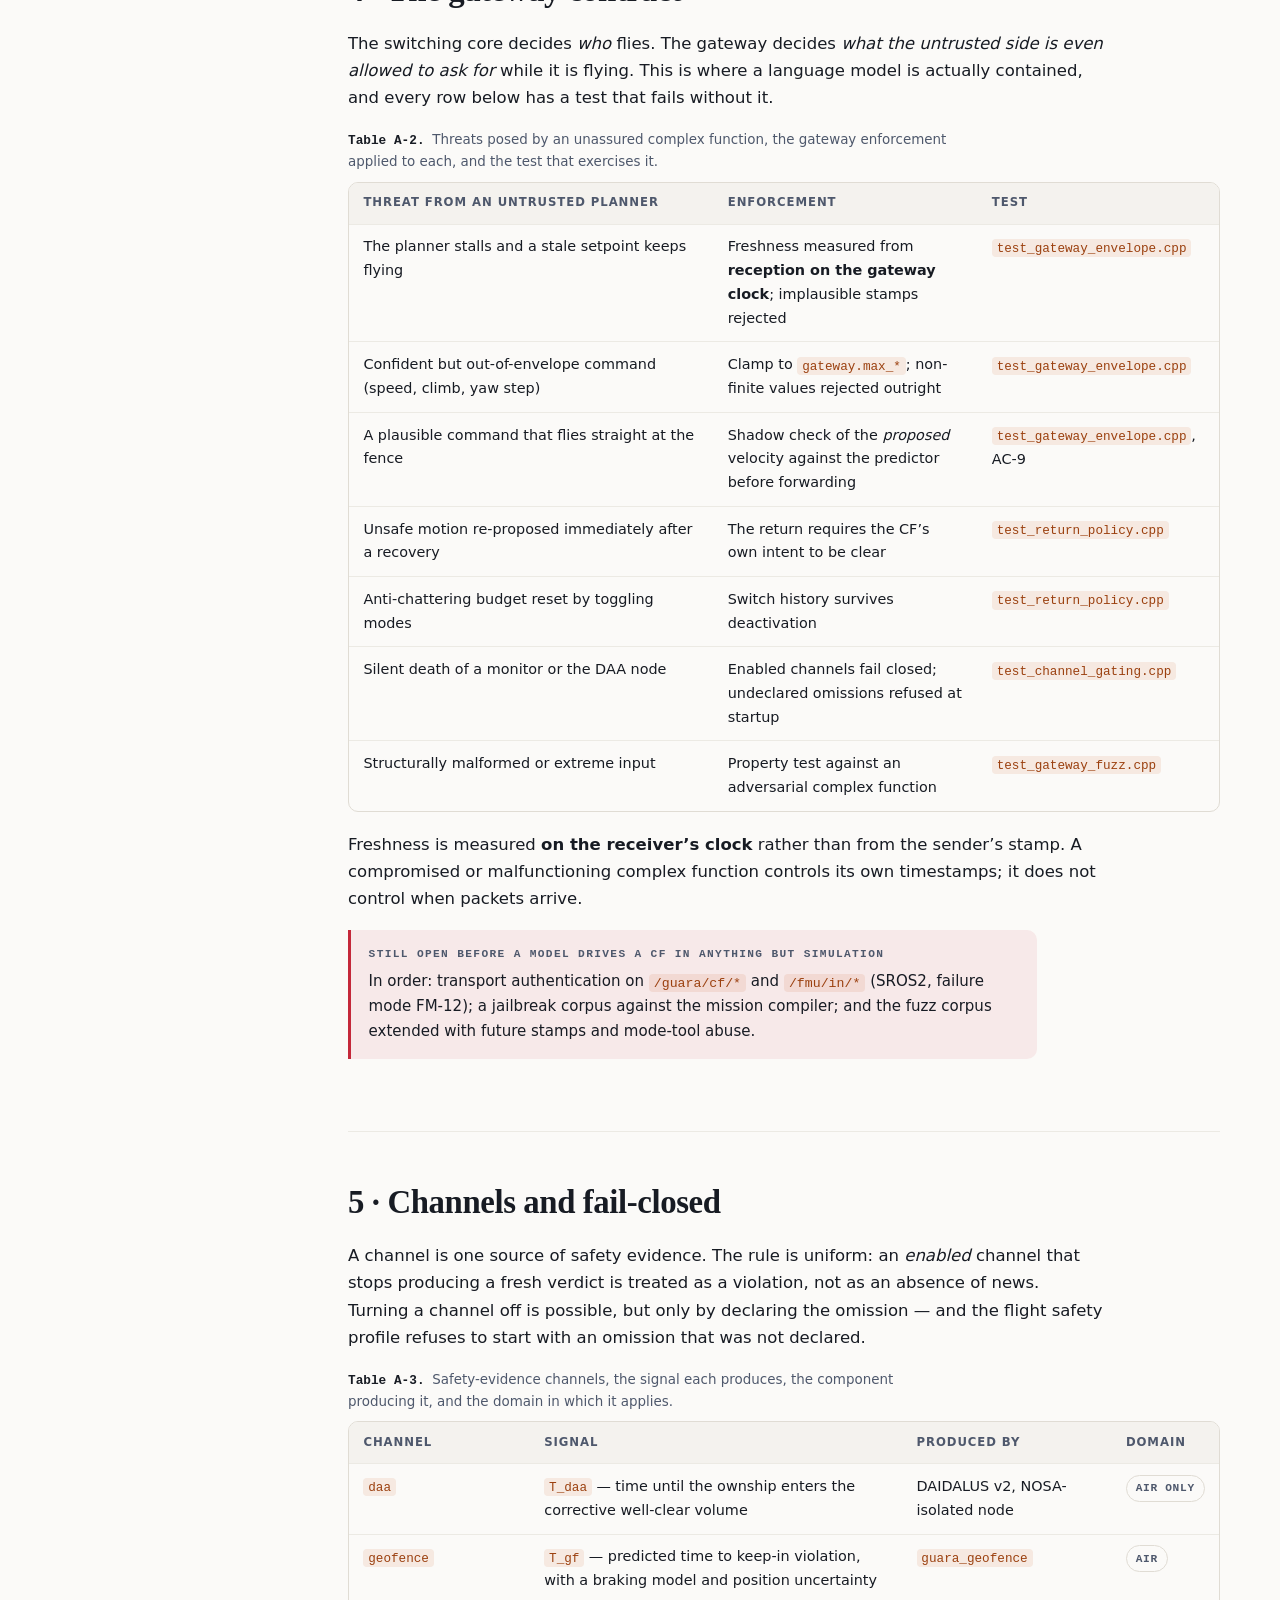
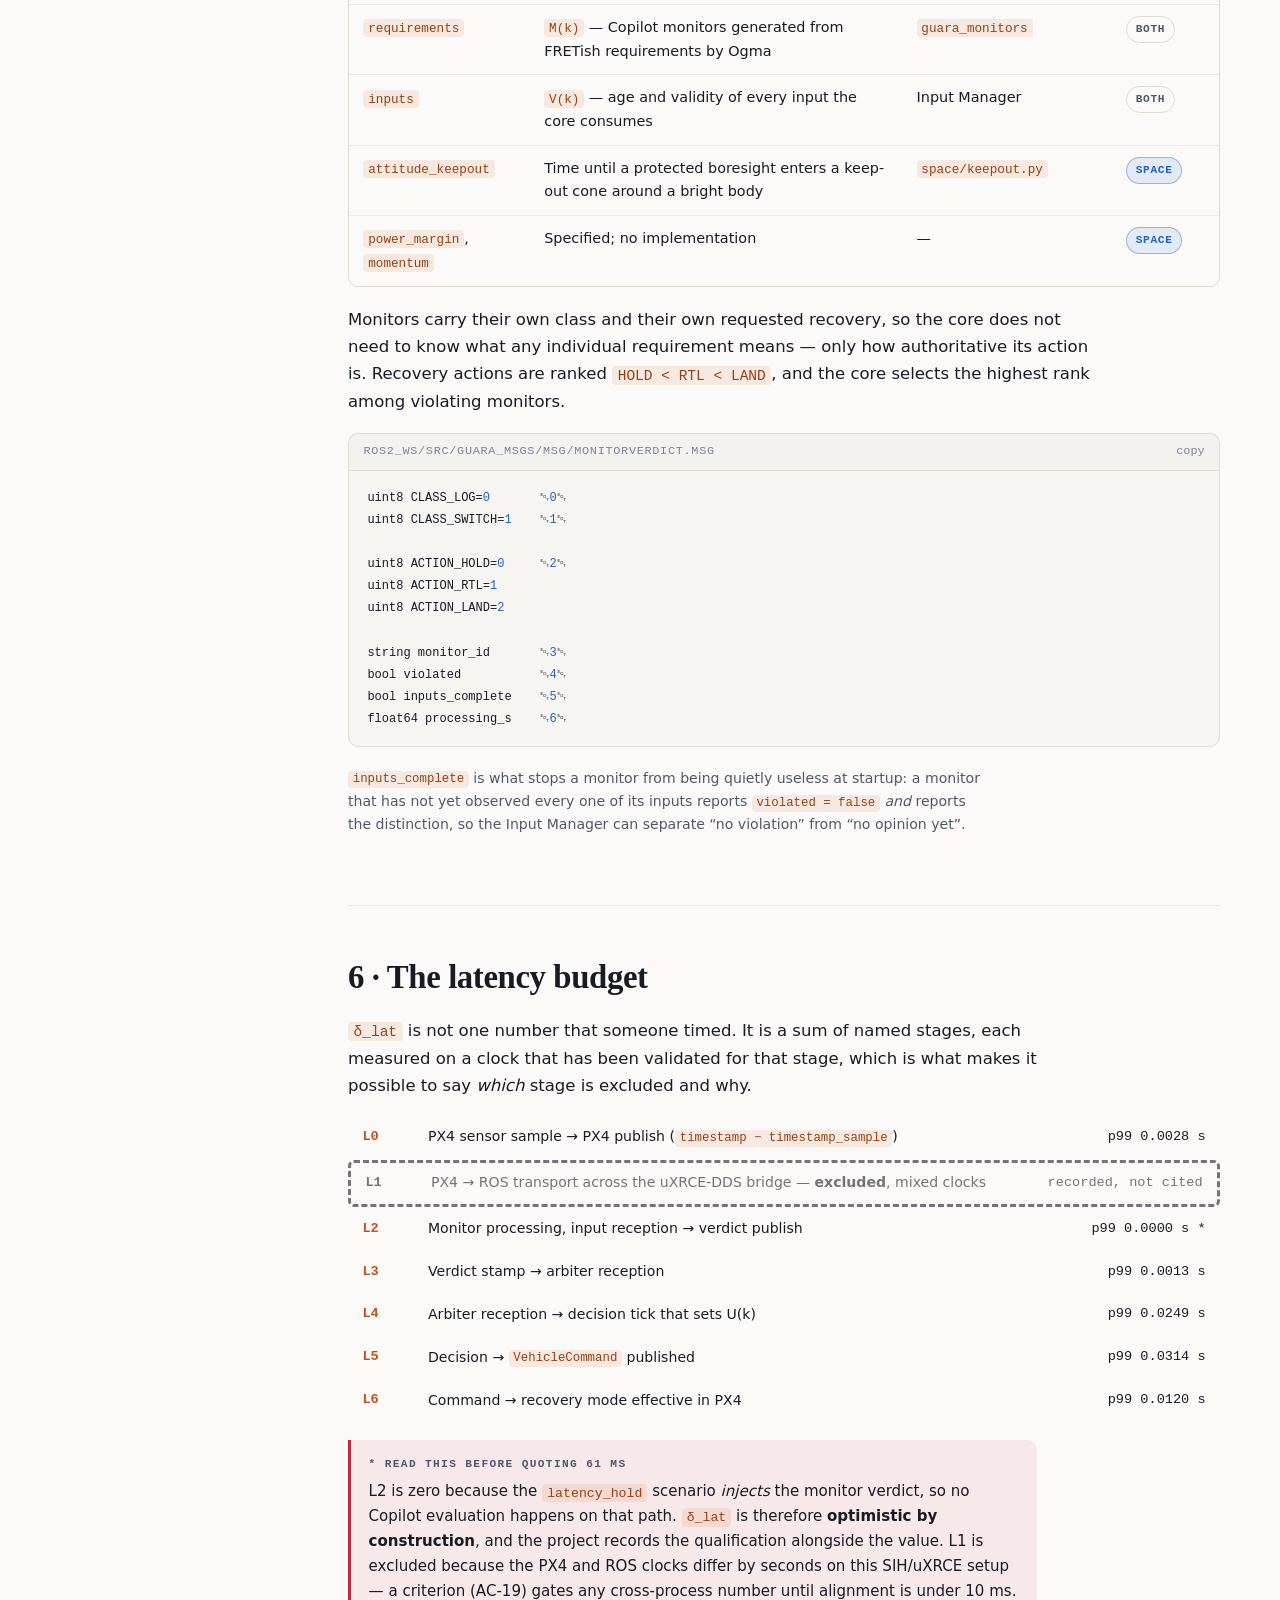
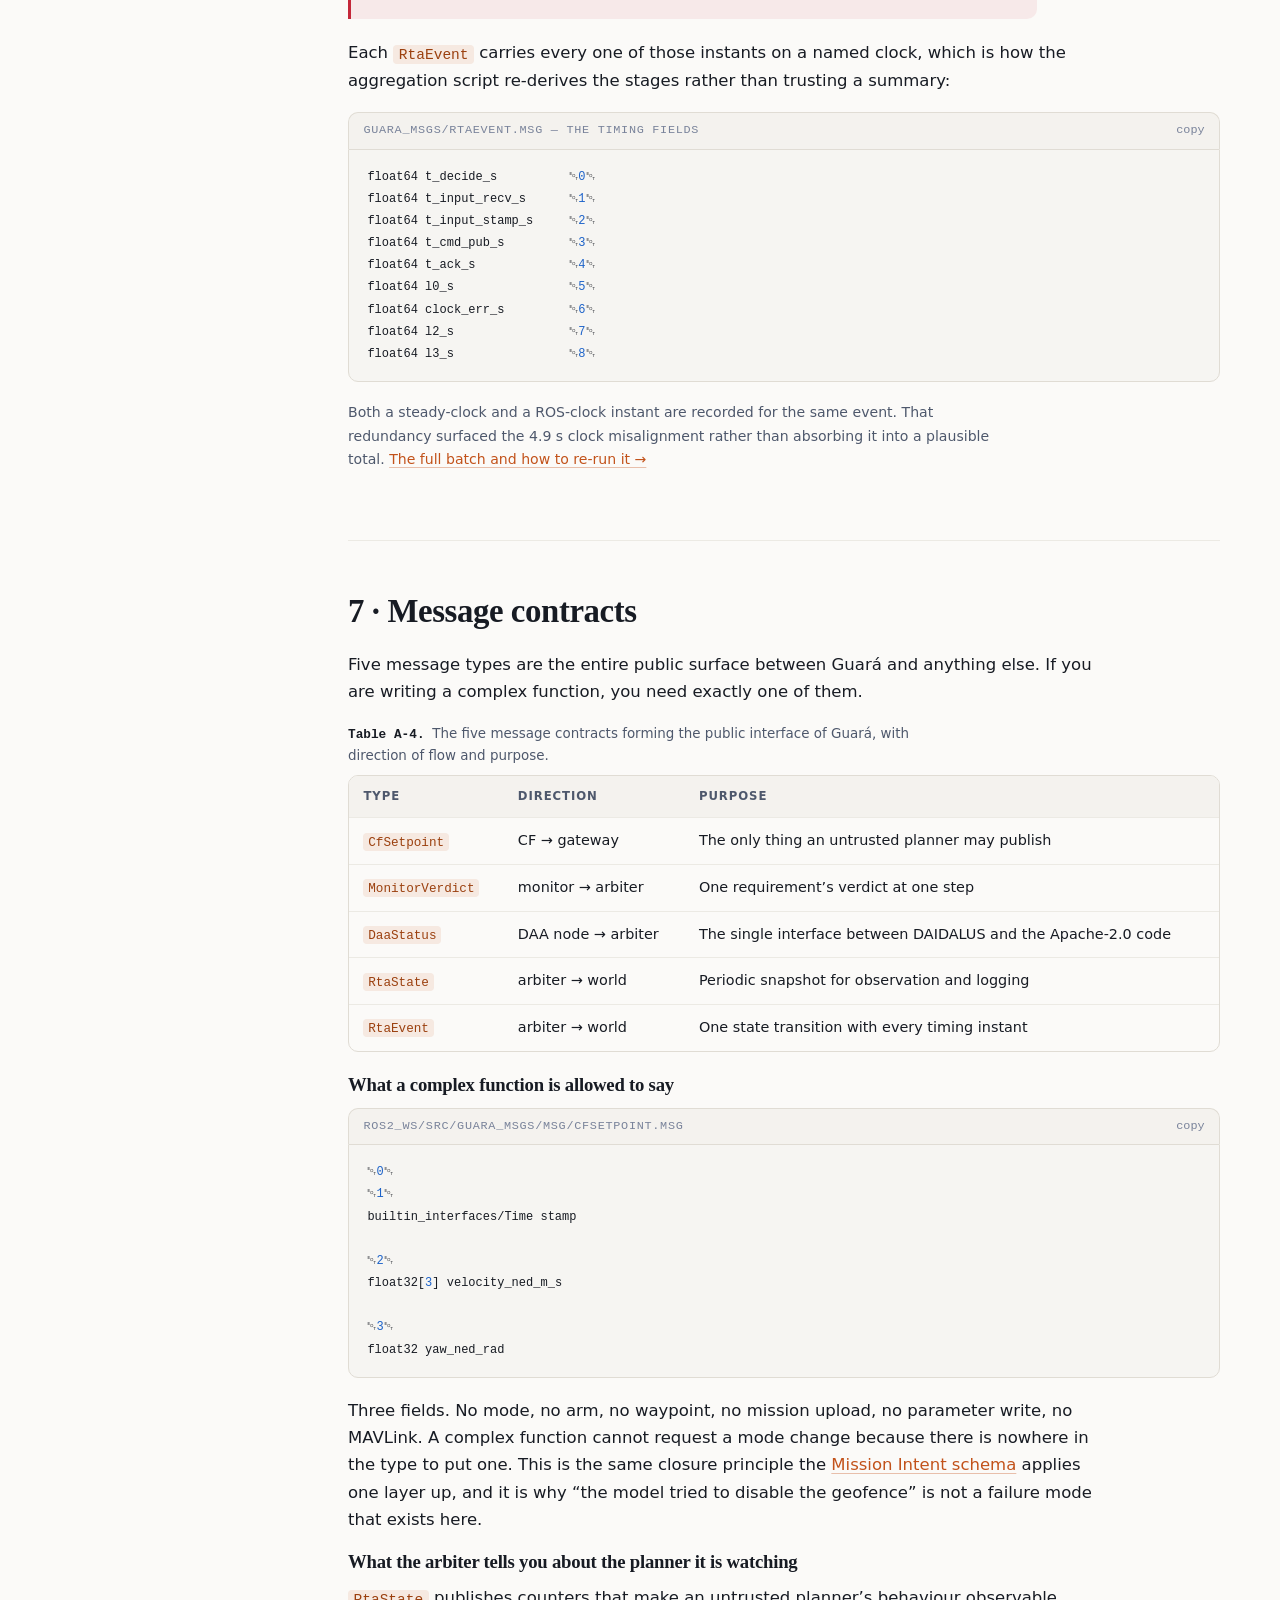
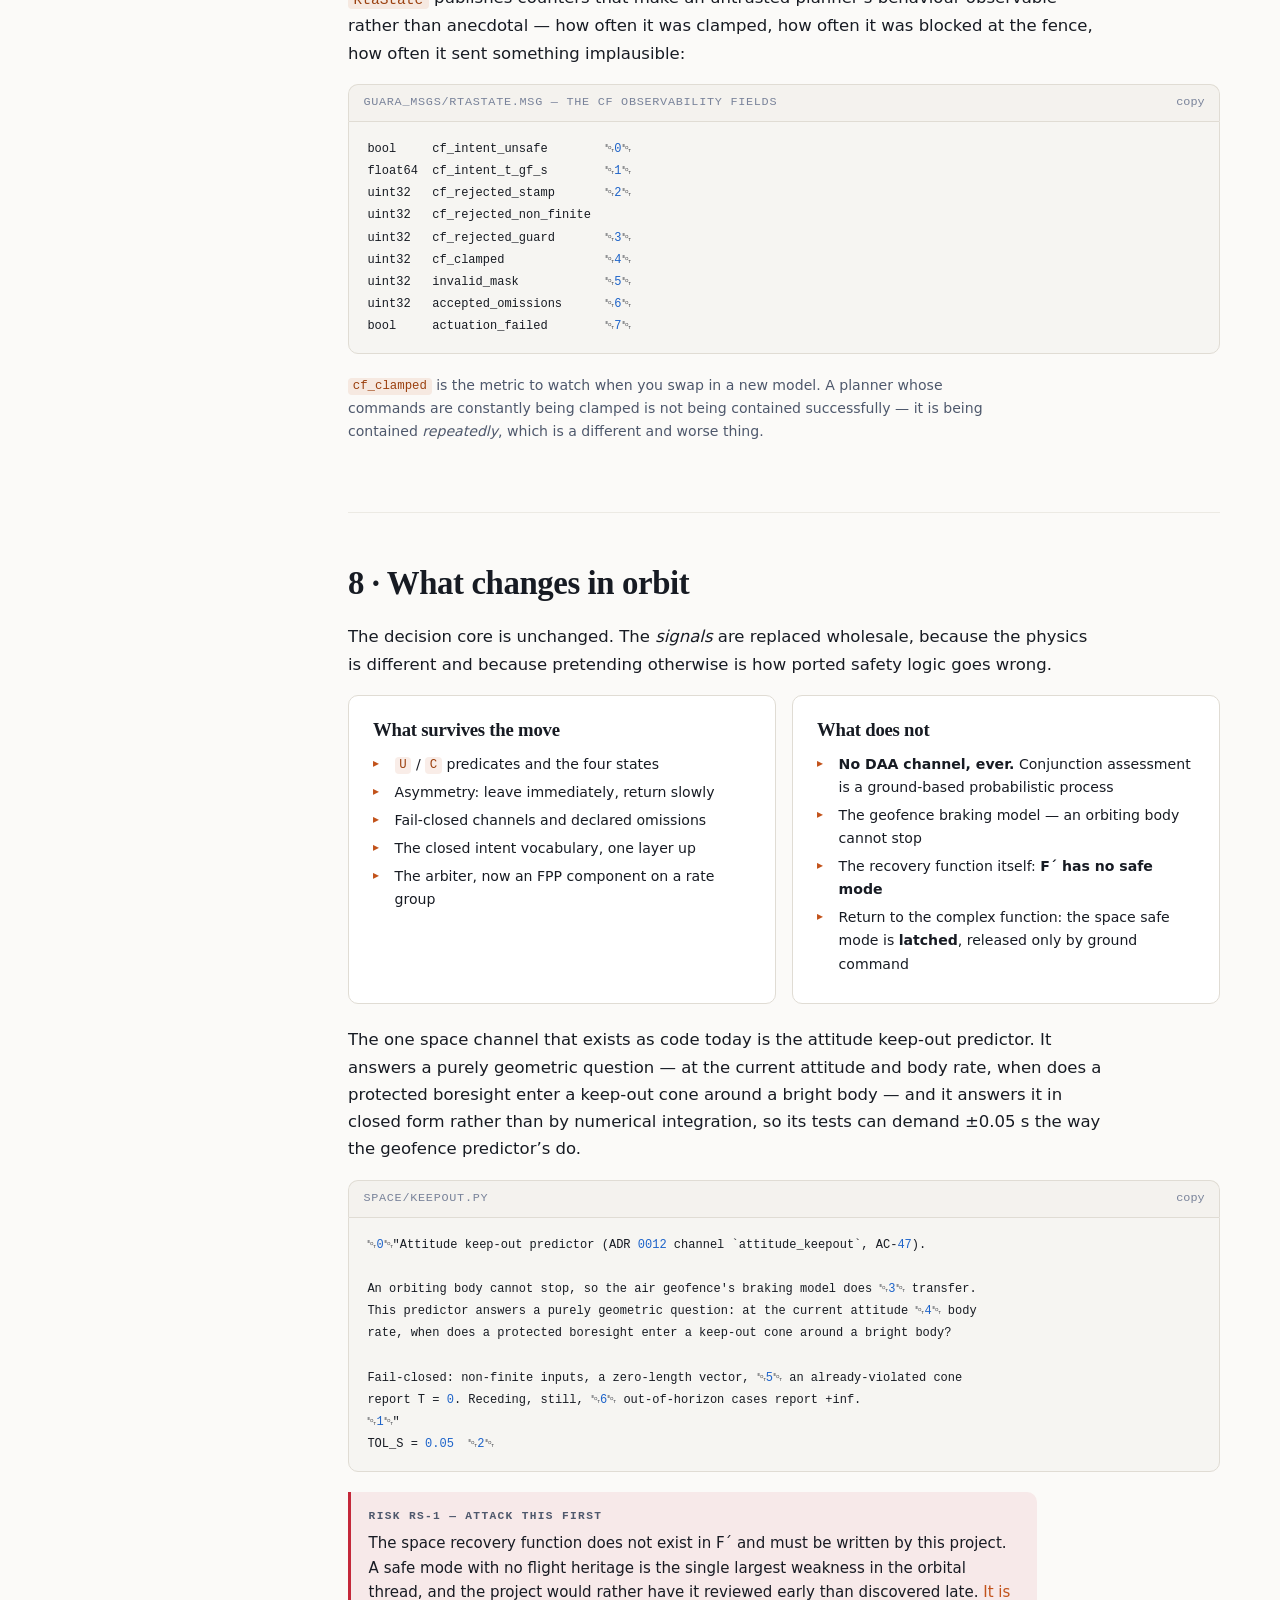
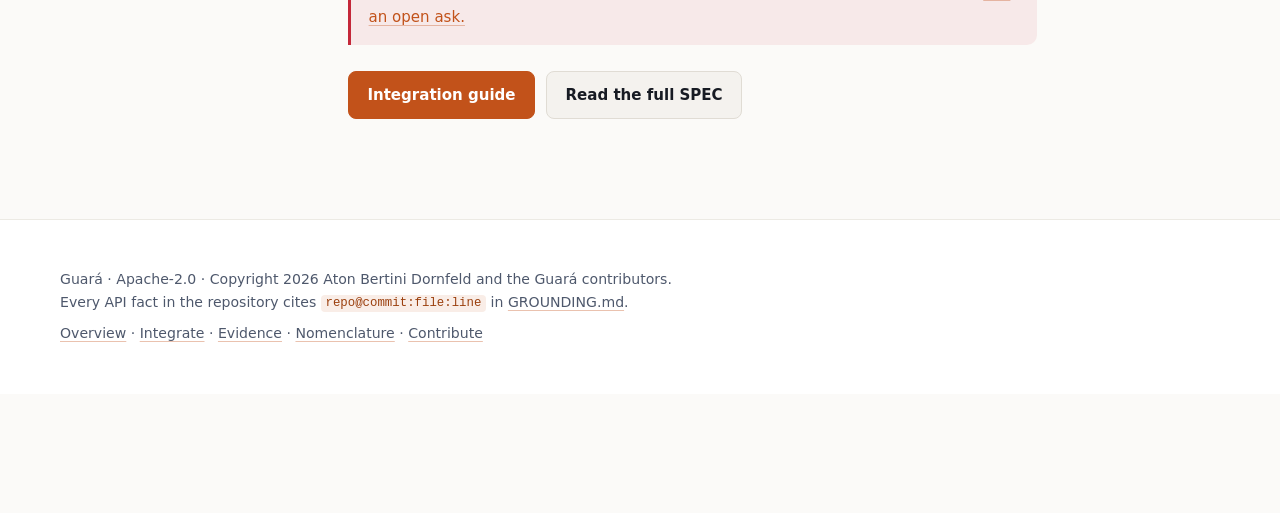
==== commit f5b3705e: "docs(site): set the pages in report form The overview leads with the subject and the ordering of aut" ====
--- a/site/architecture.html
+++ b/site/architecture.html
@@ -1,6 +1,6 @@
 <!-- SPDX-License-Identifier: Apache-2.0 -->
 <!doctype html>
-<html lang="en" data-theme="dark">
+<html lang="en" data-theme="light">
 <head>
 <meta charset="utf-8">
 <meta name="viewport" content="width=device-width, initial-scale=1">
@@ -13,24 +13,24 @@
   .page-head { padding-block: 3.2rem 1rem; }
   .eq {
     font-family: var(--mono); font-size: .93rem; line-height: 2.1;
-    background: var(--bg-code); border: 1px solid var(--line); border-radius: var(--radius);
+    background: var(--paper-3); border: 1px solid var(--rule); border-radius: var(--radius);
     padding: 1.1rem 1.25rem; margin: 0 0 1.2rem; overflow-x: auto;
   }
   .eq .u { color: var(--unsafe); font-weight: 600; }
   .eq .c { color: var(--clear); font-weight: 600; }
-  .eq .cm { color: var(--fg-faint); }
+  .eq .cm { color: var(--ink-3); }
 
   /* state machine */
   .fsm { width: 100%; height: auto; display: block; margin-bottom: 1rem; }
   .fsm .n { stroke-width: 1.6; }
-  .fsm .n-inactive { fill: var(--bg-raise); stroke: var(--line); }
-  .fsm .n-cf { fill: color-mix(in srgb, var(--unsafe) 12%, var(--bg-panel)); stroke: color-mix(in srgb, var(--unsafe) 55%, transparent); }
-  .fsm .n-rf { fill: color-mix(in srgb, var(--clear) 12%, var(--bg-panel)); stroke: color-mix(in srgb, var(--clear) 55%, transparent); }
-  .fsm .n-latched { fill: color-mix(in srgb, var(--accent) 12%, var(--bg-panel)); stroke: color-mix(in srgb, var(--accent) 55%, transparent); }
-  .fsm text { font-family: var(--sans); fill: var(--fg); }
+  .fsm .n-inactive { fill: var(--paper-3); stroke: var(--rule); }
+  .fsm .n-cf { fill: color-mix(in srgb, var(--unsafe) 12%, var(--paper-2)); stroke: color-mix(in srgb, var(--unsafe) 55%, transparent); }
+  .fsm .n-rf { fill: color-mix(in srgb, var(--clear) 12%, var(--paper-2)); stroke: color-mix(in srgb, var(--clear) 55%, transparent); }
+  .fsm .n-latched { fill: color-mix(in srgb, var(--accent) 12%, var(--paper-2)); stroke: color-mix(in srgb, var(--accent) 55%, transparent); }
+  .fsm text { font-family: var(--sans); fill: var(--ink); }
   .fsm .nm { font-size: 13px; font-weight: 640; text-anchor: middle; }
-  .fsm .ns { font-size: 10px; fill: var(--fg-muted); text-anchor: middle; }
-  .fsm .e { stroke: var(--fg-faint); stroke-width: 1.4; fill: none; }
+  .fsm .ns { font-size: 10px; fill: var(--ink-2); text-anchor: middle; }
+  .fsm .e { stroke: var(--ink-3); stroke-width: 1.4; fill: none; }
   .fsm .e-fast { stroke: var(--unsafe); stroke-width: 2; fill: none; }
   .fsm .e-slow { stroke: var(--clear); stroke-width: 1.6; fill: none; stroke-dasharray: 5 3; }
   .fsm .el { font-family: var(--mono); font-size: 9.5px; font-weight: 600; text-anchor: middle; }
@@ -38,12 +38,12 @@
   /* latency ladder */
   .ladder { display: grid; gap: 2px; margin-bottom: 1.2rem; }
   .rung { display: grid; grid-template-columns: 3.2rem 1fr auto; gap: .9rem; align-items: center;
-          background: var(--bg-panel); border: 1px solid var(--line); border-radius: 6px; padding: .55rem .9rem; }
+          background: var(--paper-2); border: 1px solid var(--rule); border-radius: 6px; padding: .55rem .9rem; }
   .rung .id { font-family: var(--mono); font-weight: 640; color: var(--accent); font-size: .85rem; }
   .rung .d { font-size: .88rem; }
-  .rung .n { font-family: var(--mono); font-size: .85rem; color: var(--fg-muted); white-space: nowrap; }
+  .rung .n { font-family: var(--mono); font-size: .85rem; color: var(--ink-2); white-space: nowrap; }
   .rung.excluded { opacity: .6; border-style: dashed; }
-  .rung.excluded .id { color: var(--fg-faint); }
+  .rung.excluded .id { color: var(--ink-3); }
   @media (max-width: 620px) { .rung { grid-template-columns: 2.6rem 1fr; } .rung .n { grid-column: 2; } }
 </style>
 </head>
@@ -87,14 +87,14 @@
 <div class="wrap doc">
   <aside class="toc">
     <h4>On this page</h4>
-    <a href="#roles">F3269 roles</a>
-    <a href="#core">The switching core</a>
-    <a href="#states">States and transitions</a>
-    <a href="#gateway">The gateway contract</a>
-    <a href="#channels">Channels and fail-closed</a>
-    <a href="#latency">The latency budget</a>
-    <a href="#messages">Message contracts</a>
-    <a href="#space">What changes in orbit</a>
+    <a href="#roles">1 · ASTM F3269 roles → Guará components</a>
+    <a href="#core">2 · The switching core</a>
+    <a href="#states">3 · States and transitions</a>
+    <a href="#gateway">4 · The gateway contract</a>
+    <a href="#channels">5 · Channels and fail-closed</a>
+    <a href="#latency">6 · The latency budget</a>
+    <a href="#messages">7 · Message contracts</a>
+    <a href="#space">8 · What changes in orbit</a>
   </aside>
 
   <main class="doc-body">
@@ -115,7 +115,7 @@
         the licensed standard — that review is <a href="contribute.html#asks">an open ask</a>.
       </p>
     </div>
-    <p class="tbl-cap">ASTM F3269 roles and their realisation in Guará. Marked [REVIEW] pending check against the licensed standard.</p>
+    <p class="tbl-cap">Mapping of ASTM F3269 architectural roles onto Guará components and packages. Marked [REVIEW] pending check against the licensed standard.</p>
     <div class="table-scroll">
       <table>
         <thead><tr><th>F3269 role</th><th>Guará realisation</th><th>Package</th></tr></thead>
@@ -265,7 +265,7 @@
     <svg class="fsm" viewBox="0 0 980 300" role="img"
          aria-label="State machine: INACTIVE to CF when in charge; CF to RF immediately when unsafe; RF back to CF only after the clear condition holds for the dwell time; RF to LATCHED after N_max switches in the window; any pilot or failsafe action returns to INACTIVE.">
       <defs>
-        <marker id="a1" markerWidth="9" markerHeight="9" refX="7" refY="3.2" orient="auto"><path d="M0,0 L7,3.2 L0,6.4 z" fill="var(--fg-faint)"/></marker>
+        <marker id="a1" markerWidth="9" markerHeight="9" refX="7" refY="3.2" orient="auto"><path d="M0,0 L7,3.2 L0,6.4 z" fill="var(--ink-3)"/></marker>
         <marker id="a2" markerWidth="9" markerHeight="9" refX="7" refY="3.2" orient="auto"><path d="M0,0 L7,3.2 L0,6.4 z" fill="var(--unsafe)"/></marker>
         <marker id="a3" markerWidth="9" markerHeight="9" refX="7" refY="3.2" orient="auto"><path d="M0,0 L7,3.2 L0,6.4 z" fill="var(--clear)"/></marker>
       </defs>
@@ -288,7 +288,7 @@
 
       <!-- T1 -->
       <path class="e" d="M170,145 H294" marker-end="url(#a1)"/>
-      <text class="el" x="232" y="136" fill="var(--fg-faint)">T1 · IC ∧ owned mode</text>
+      <text class="el" x="232" y="136" fill="var(--ink-3)">T1 · IC ∧ owned mode</text>
 
       <!-- T2 unsafe -->
       <path class="e-fast" d="M450,131 H574" marker-end="url(#a2)"/>
@@ -300,7 +300,7 @@
 
       <!-- latch -->
       <path class="e" d="M730,145 H804" marker-end="url(#a1)"/>
-      <text class="el" x="767" y="136" fill="var(--fg-faint)">S(k) ≥ N_max</text>
+      <text class="el" x="767" y="136" fill="var(--ink-3)">S(k) ≥ N_max</text>
 
       <!-- escalate self loop -->
       <path class="e-fast" d="M620,108 C620,58 700,58 700,108" marker-end="url(#a2)"/>
@@ -310,7 +310,7 @@
       <path class="e" d="M375,182 V248 H95 V188" marker-end="url(#a1)"/>
       <path class="e" d="M655,182 V248" marker-end="url(#a1)" opacity=".7"/>
       <path class="e" d="M885,182 V248" marker-end="url(#a1)" opacity=".7"/>
-      <text class="el" x="500" y="266" fill="var(--fg-faint)">any RC or GCS mode change, or any PX4 failsafe → INACTIVE, immediately</text>
+      <text class="el" x="500" y="266" fill="var(--ink-3)">any RC or GCS mode change, or any PX4 failsafe → INACTIVE, immediately</text>
     </svg>
 
     <div class="grid g2" style="margin-top:1.6rem">
@@ -351,7 +351,7 @@
       actually contained, and every row below has a test that fails without it.
     </p>
 
-    <p class="tbl-cap">Gateway enforcement against an unassured complex function, with the test exercising each case.</p>
+    <p class="tbl-cap">Threats posed by an unassured complex function, the gateway enforcement applied to each, and the test that exercises it.</p>
     <div class="table-scroll">
       <table>
         <thead><tr><th>Threat from an untrusted planner</th><th>Enforcement</th><th>Test</th></tr></thead>
@@ -407,7 +407,7 @@
       safety profile refuses to start with an omission that was not declared.
     </p>
 
-    <p class="tbl-cap">Safety-evidence channels, their signals, their producers and their domains.</p>
+    <p class="tbl-cap">Safety-evidence channels, the signal each produces, the component producing it, and the domain in which it applies.</p>
     <div class="table-scroll">
       <table>
         <thead><tr><th>Channel</th><th>Signal</th><th>Produced by</th><th>Domain</th></tr></thead>
@@ -508,7 +508,7 @@
       writing a complex function, you need exactly one of them.
     </p>
 
-    <p class="tbl-cap">The five message contracts forming the public interface of Guará.</p>
+    <p class="tbl-cap">The five message contracts forming the public interface of Guará, with direction of flow and purpose.</p>
     <div class="table-scroll" style="margin-bottom:1.4rem">
       <table>
         <thead><tr><th>Type</th><th>Direction</th><th>Purpose</th></tr></thead>
@@ -627,7 +627,7 @@
     </div>
 
     <div class="btn-row">
-      <a class="btn btn-primary" href="integrate.html">Now put it in an operation →</a>
+      <a class="btn btn-primary" href="integrate.html">Integration guide</a>
       <a class="btn" href="https://github.com/aton-of-data/guara-llm-embodied-flight/blob/main/docs/SPEC.md">Read the full SPEC</a>
     </div>
   </section>
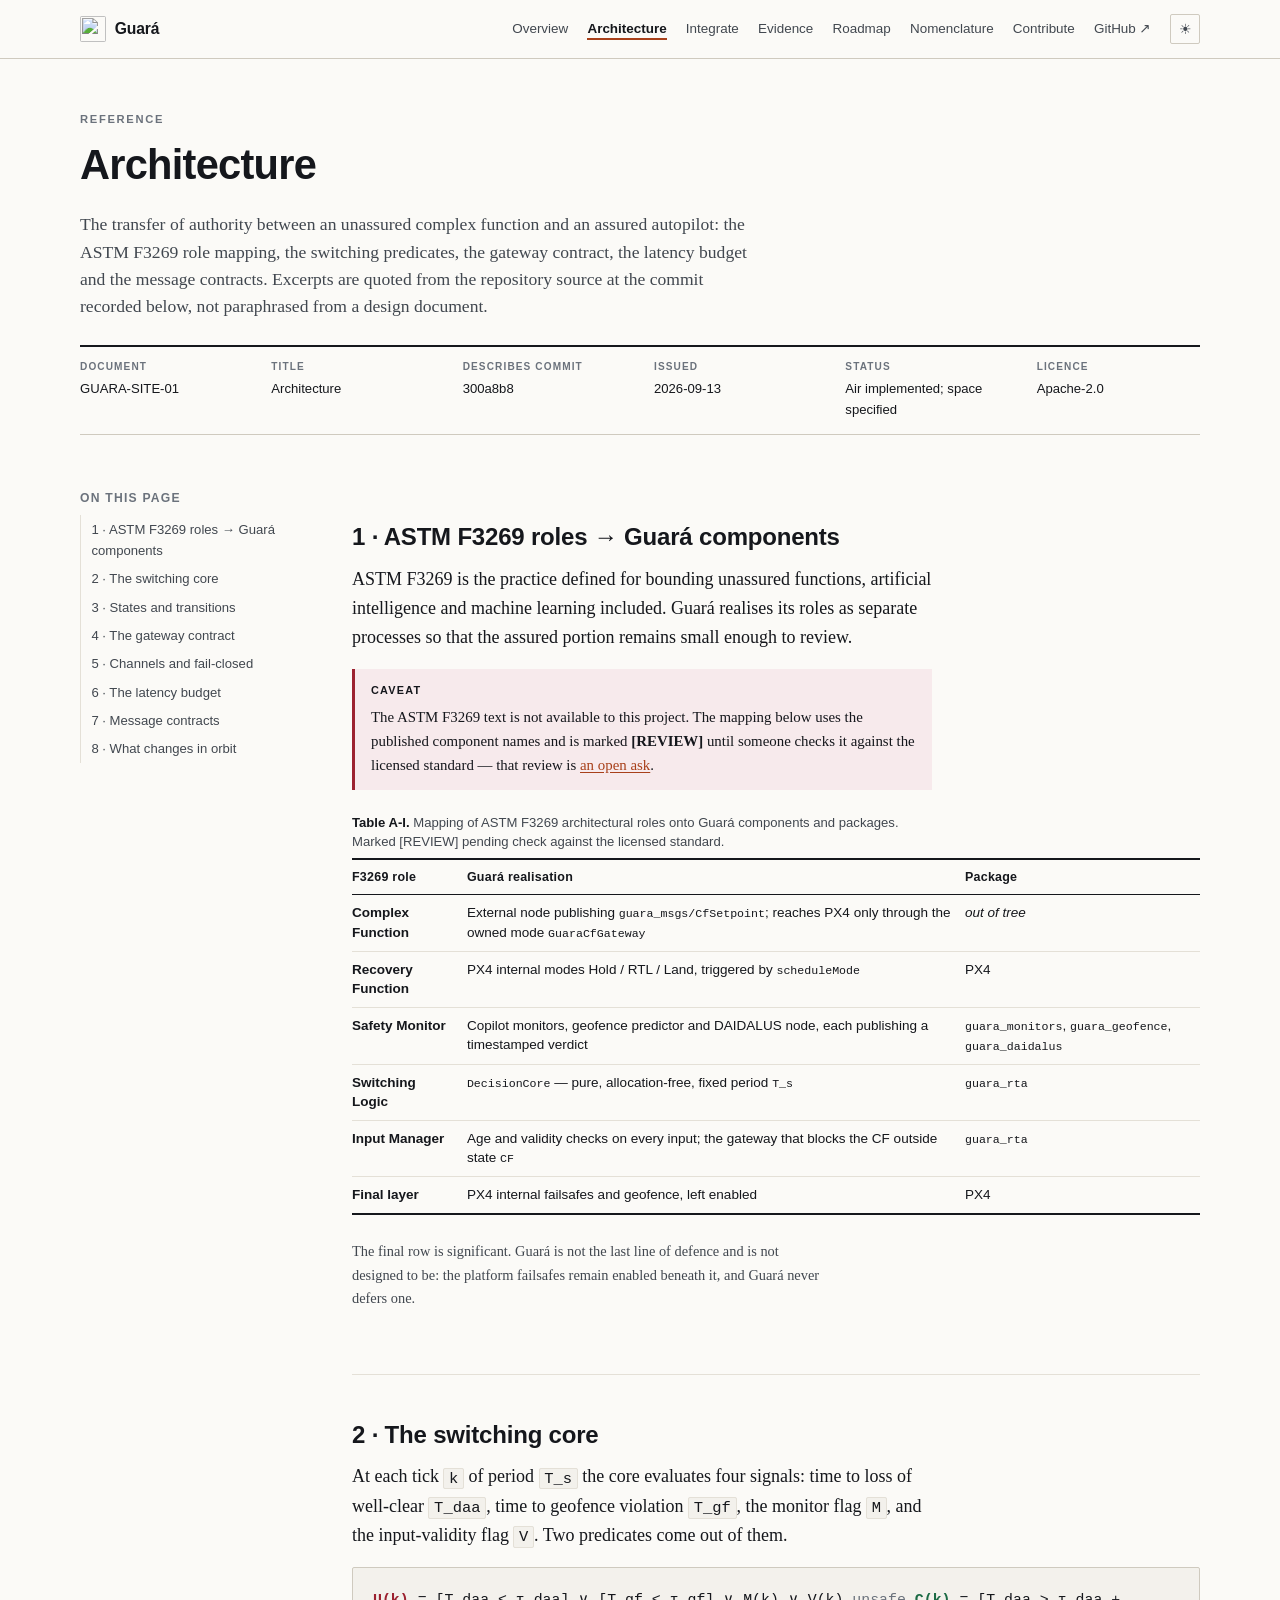
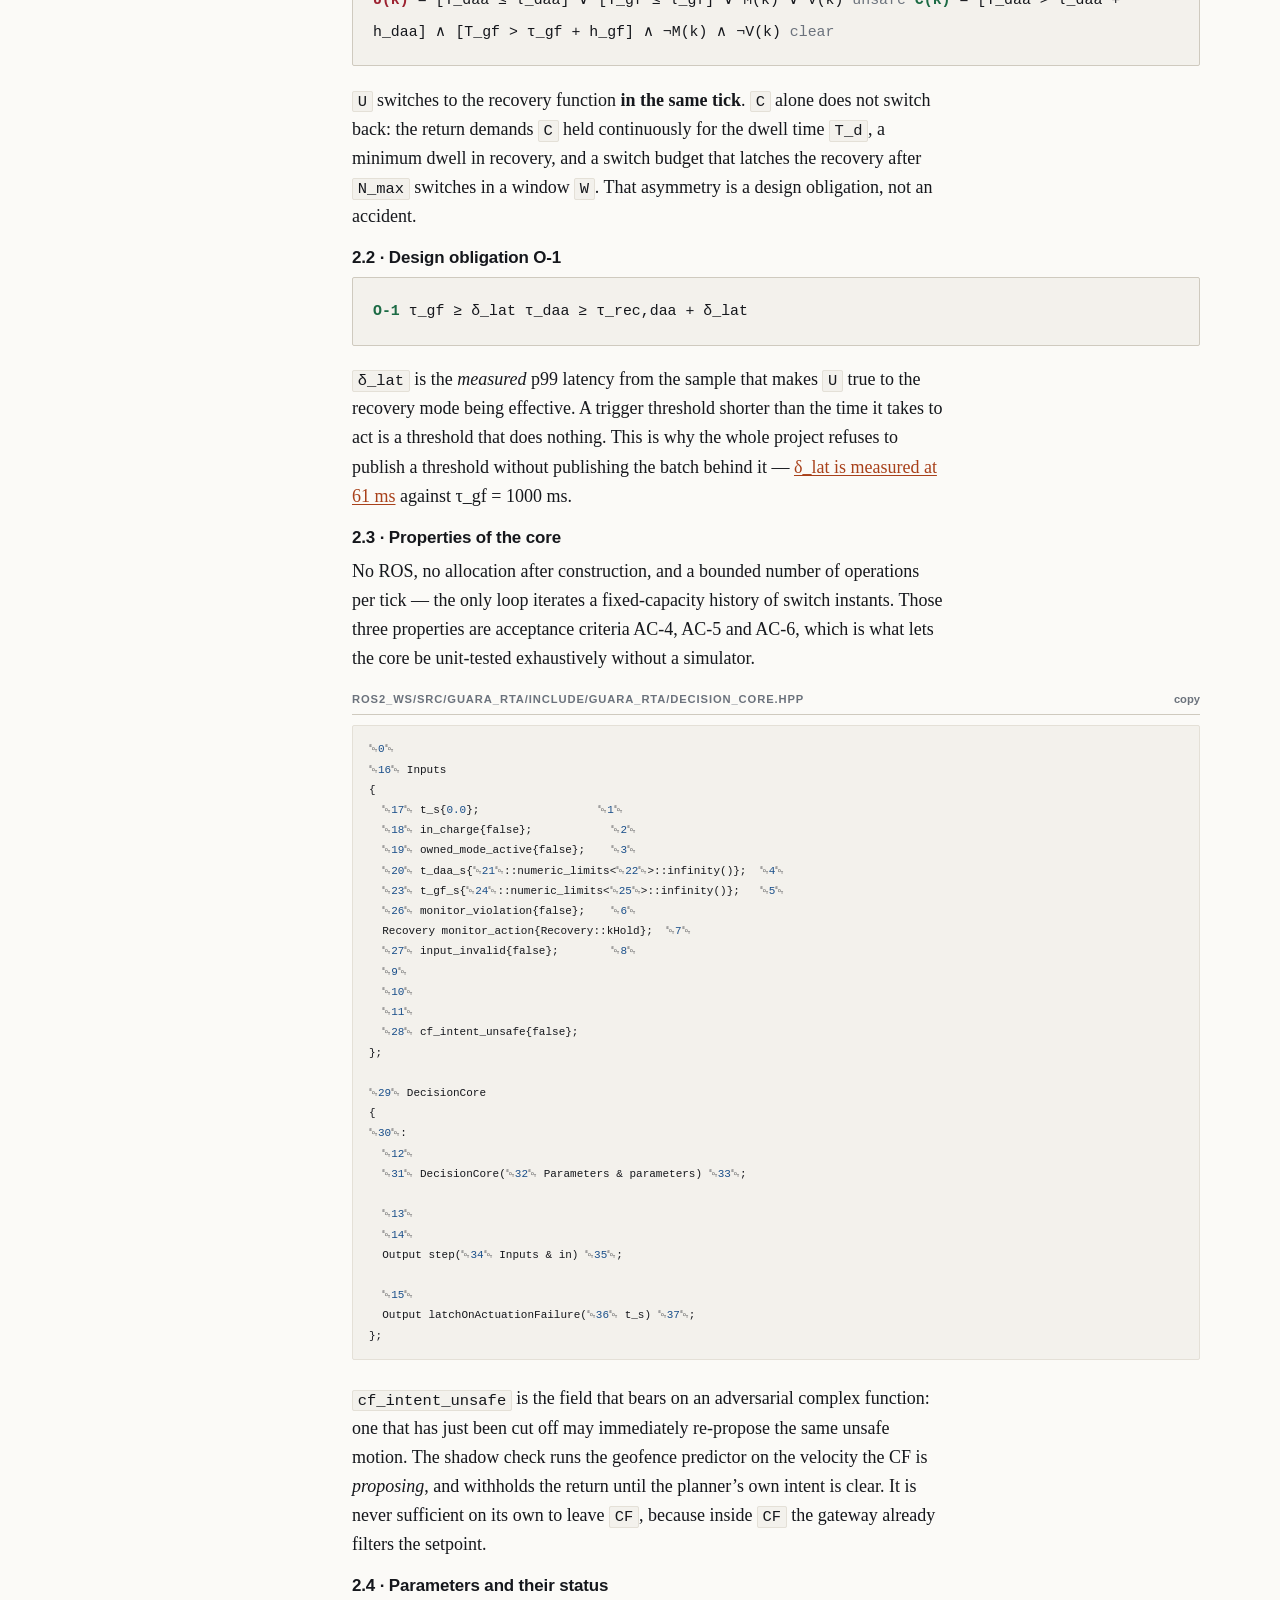
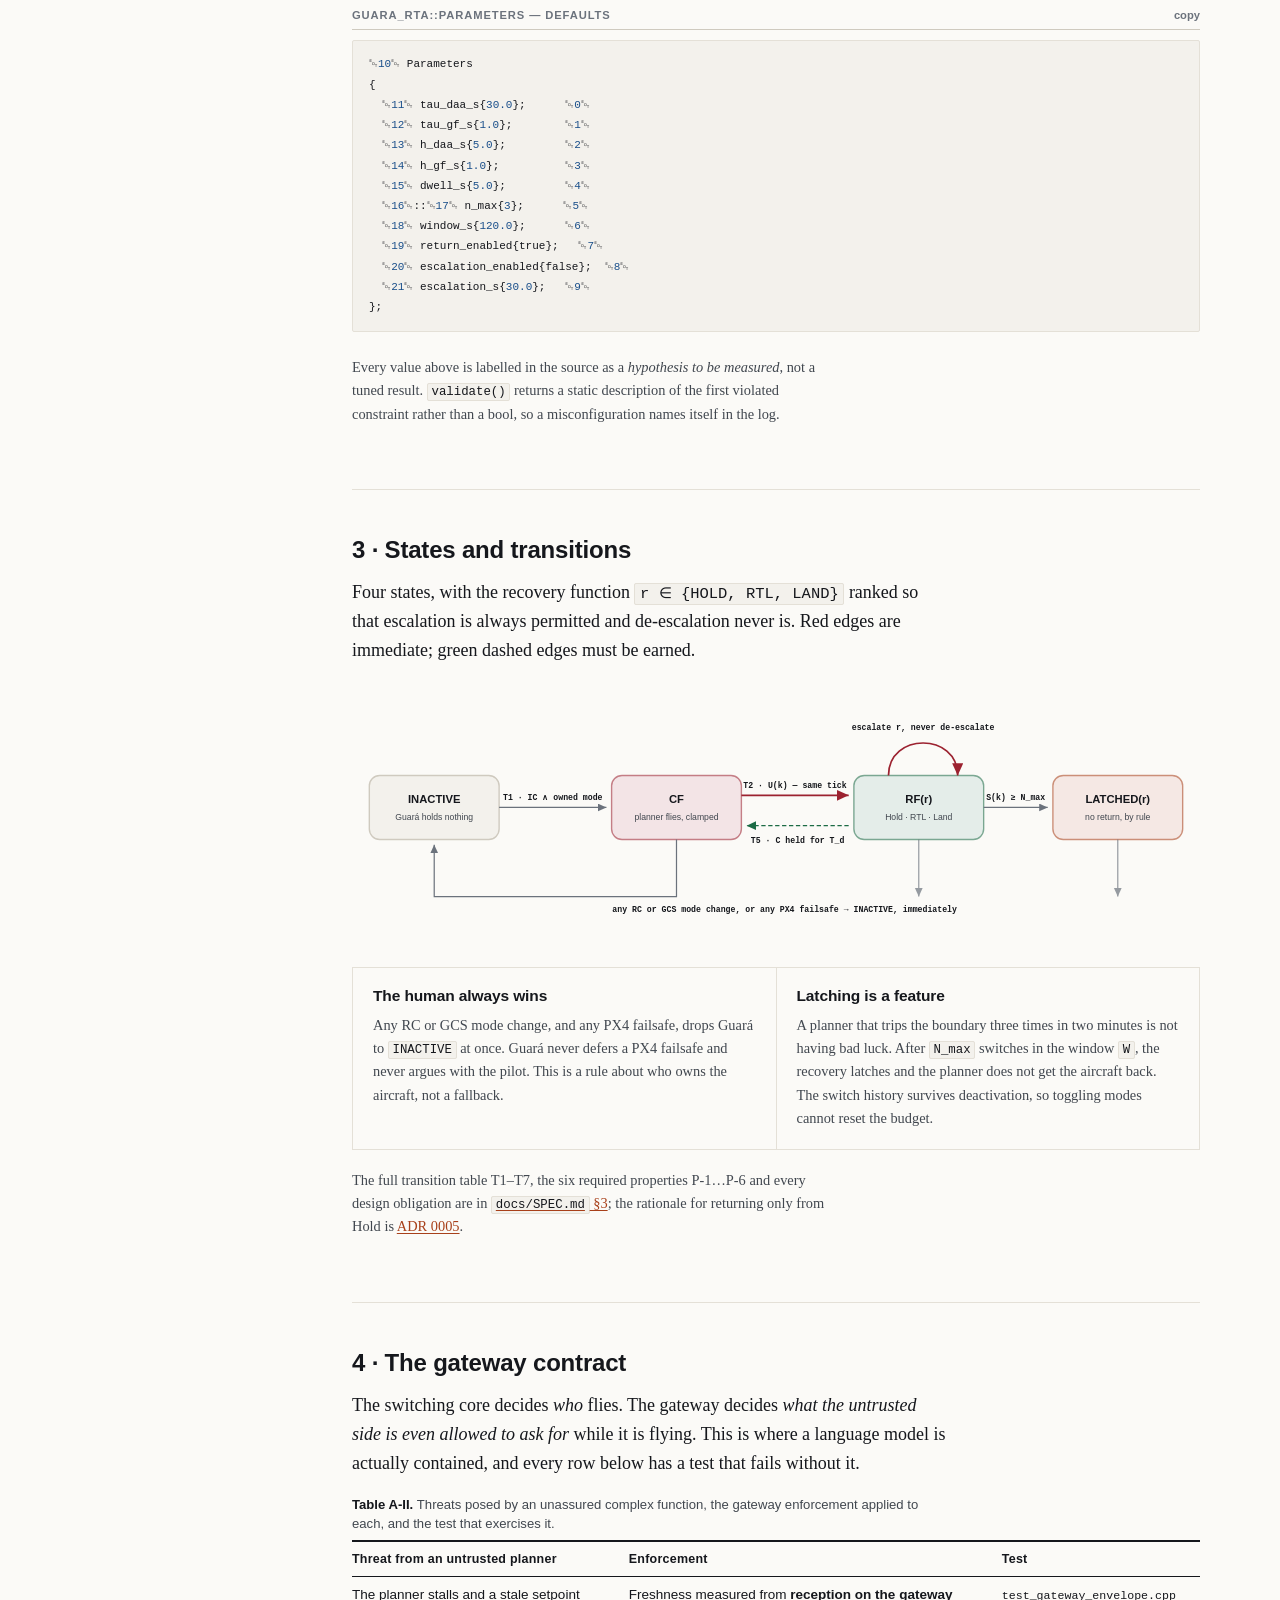
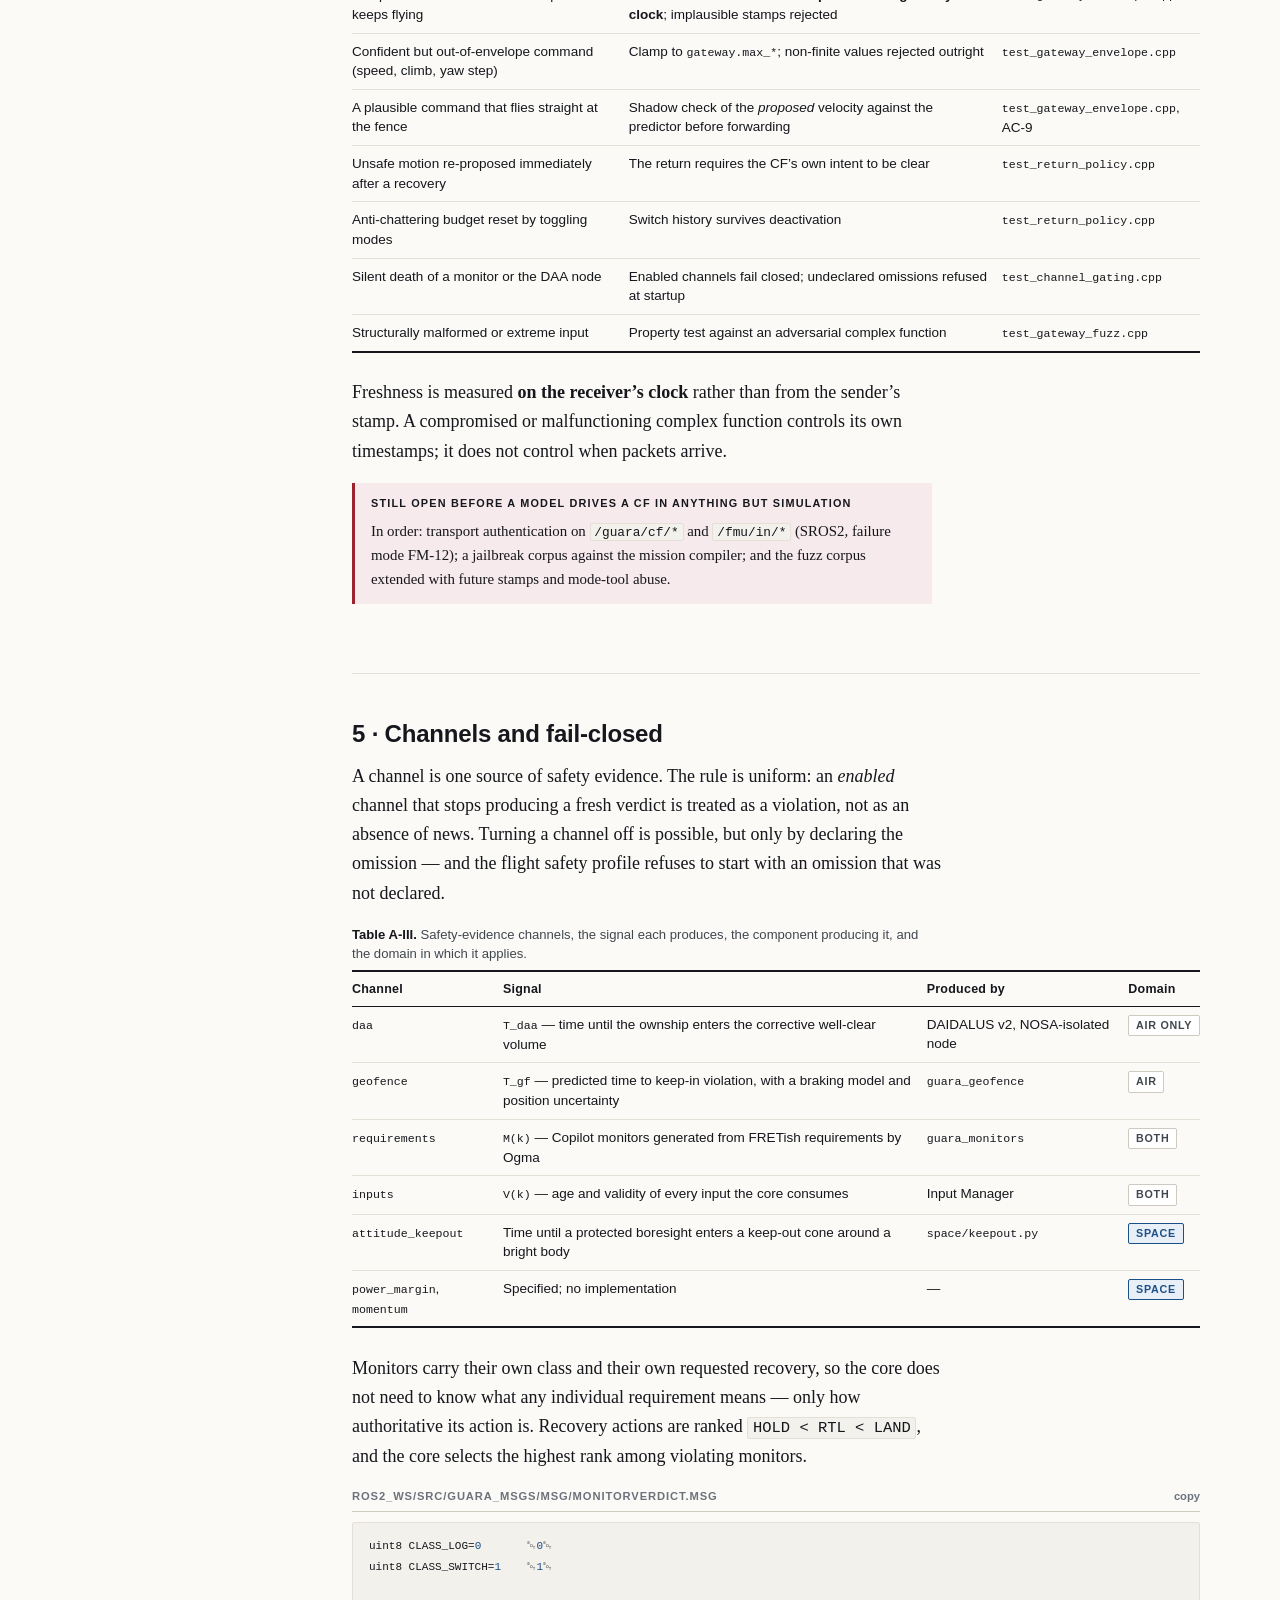
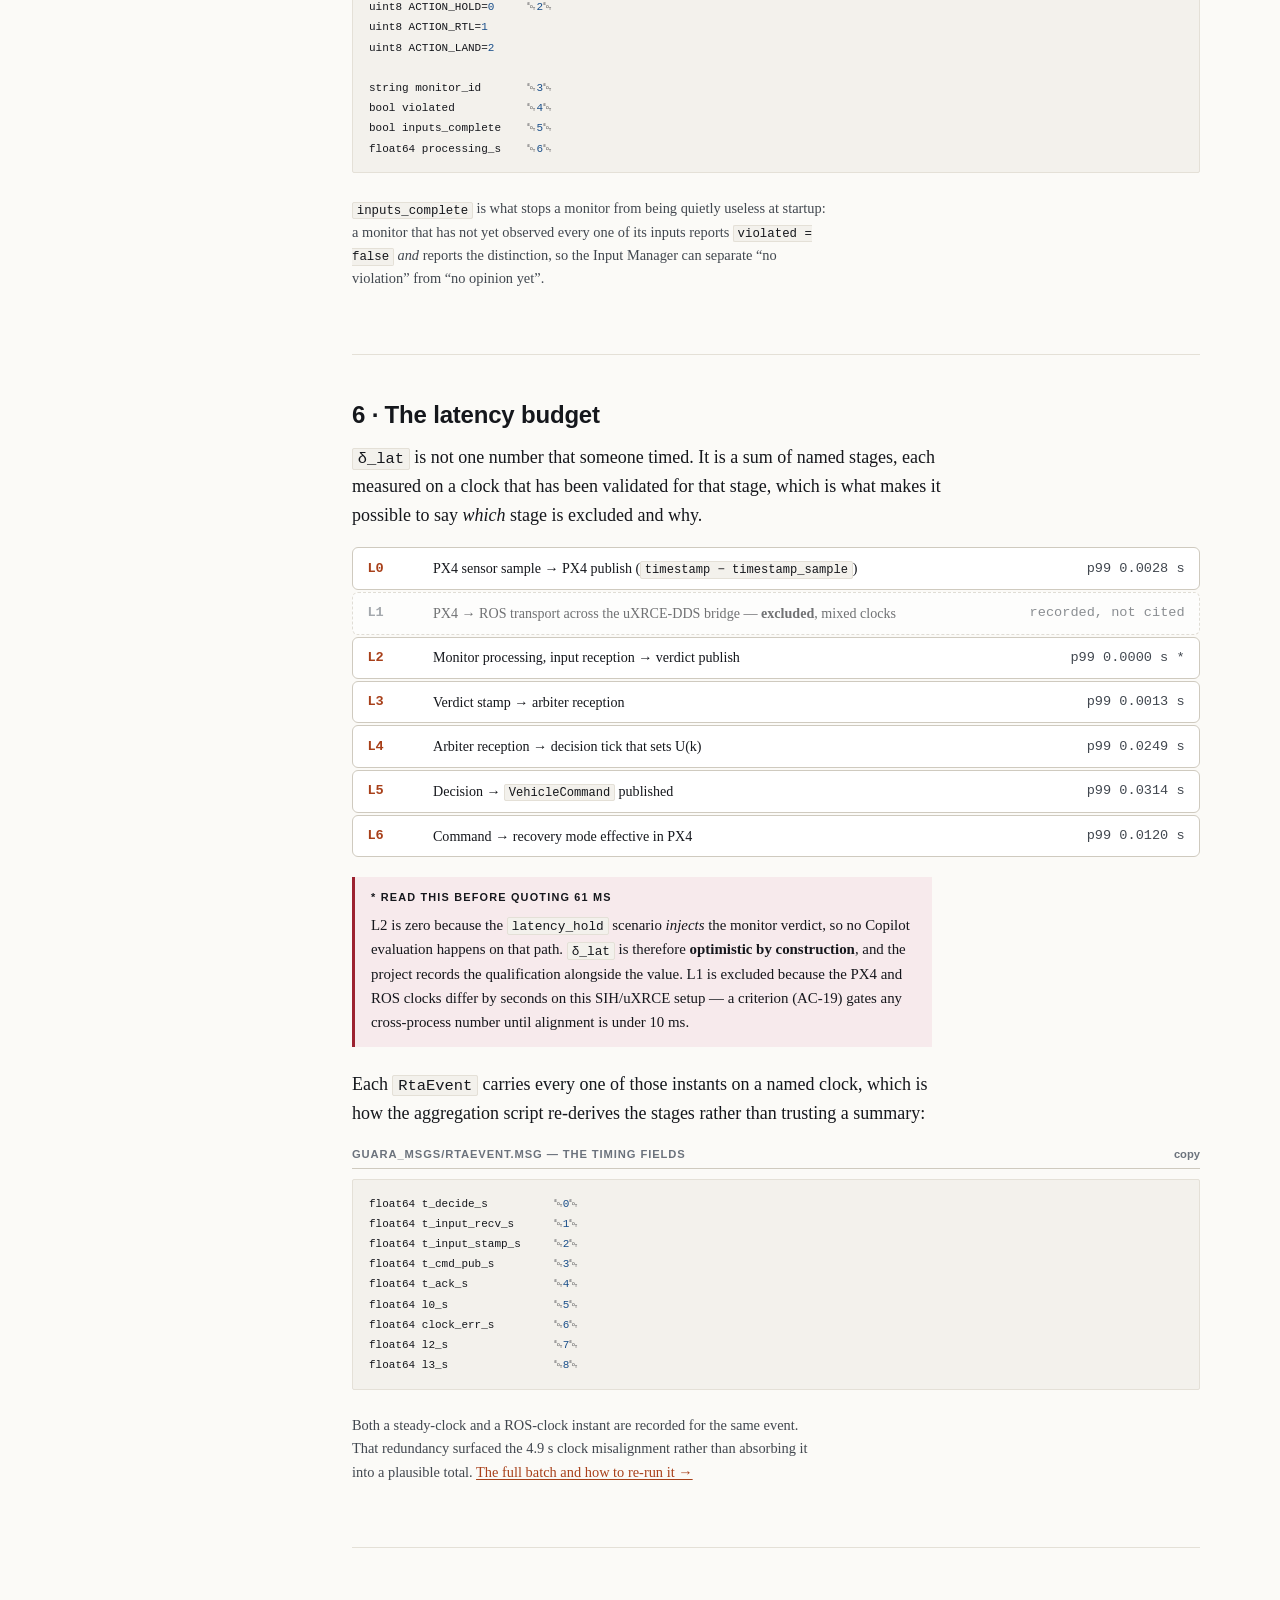
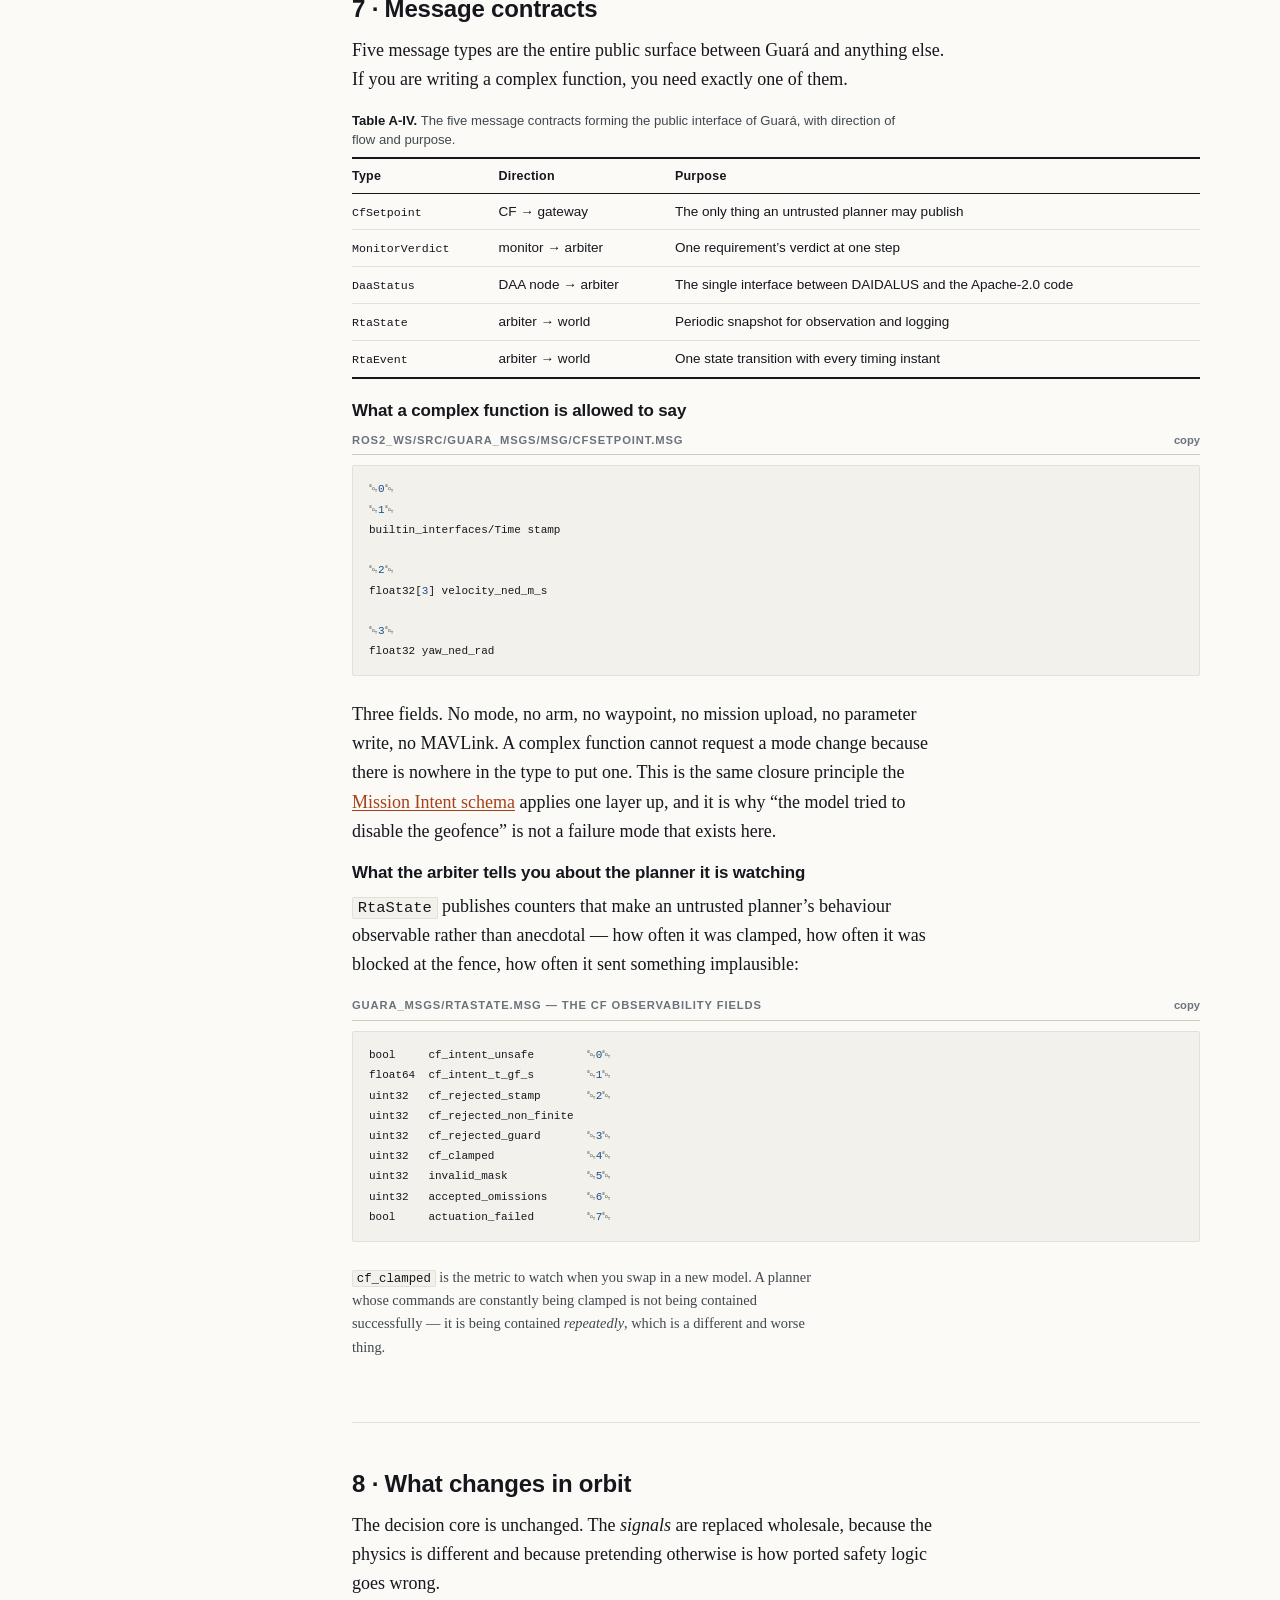
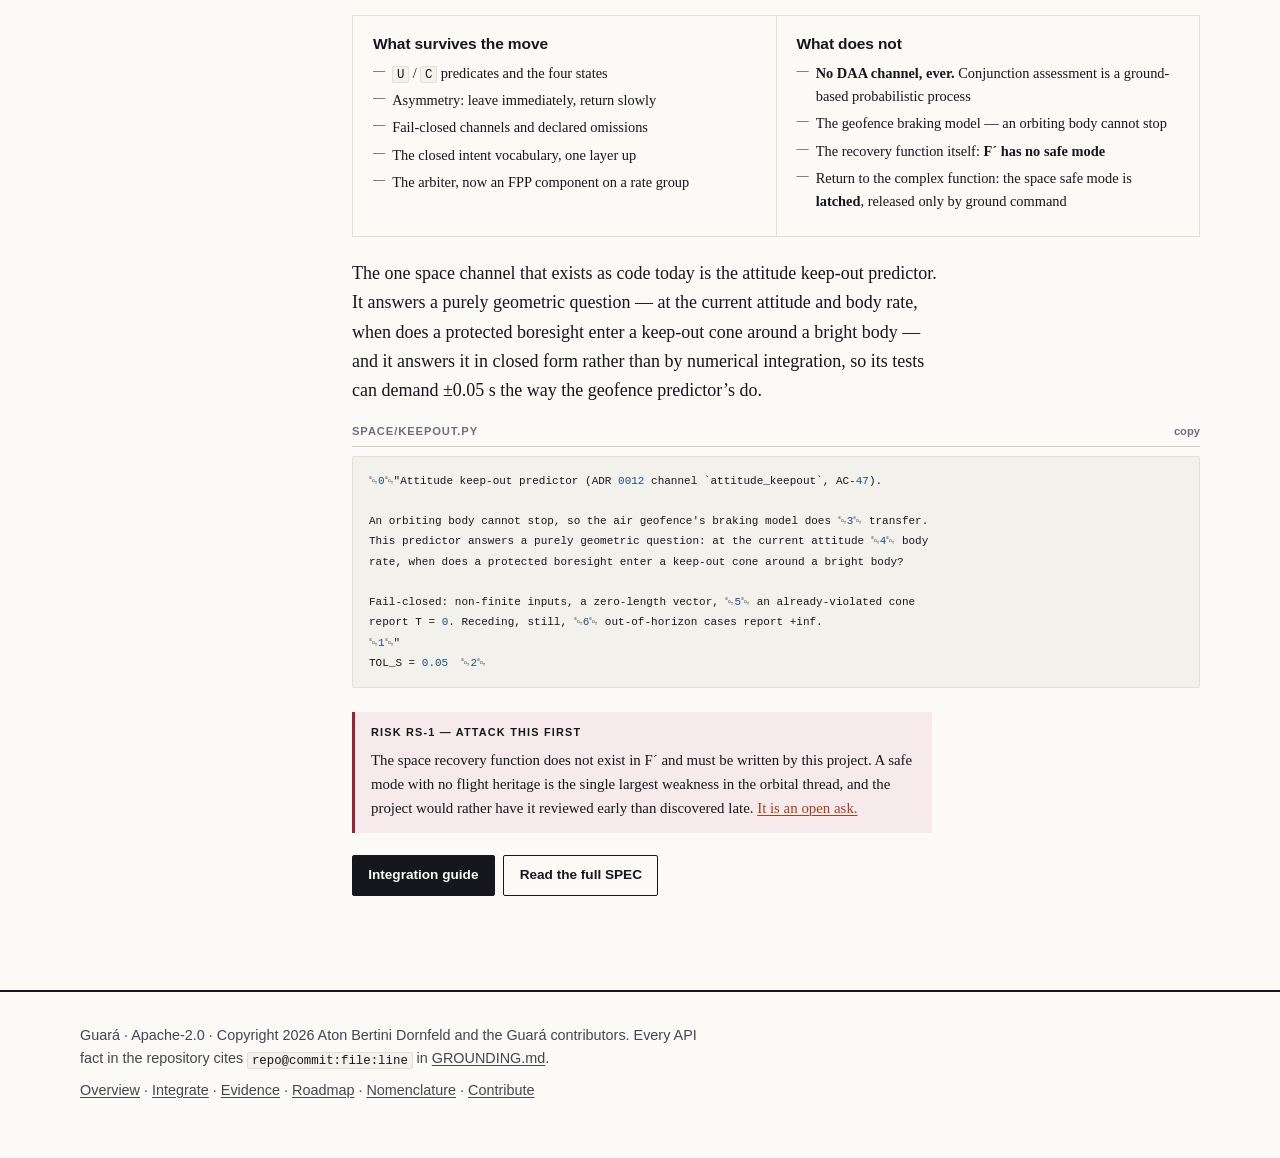
==== commit c01e13eb: "feat(site): publish the roadmap and the gap register" ====
--- a/site/architecture.html
+++ b/site/architecture.html
@@ -57,6 +57,7 @@
       <a href="architecture.html" aria-current="page">Architecture</a>
       <a href="integrate.html">Integrate</a>
       <a href="evidence.html">Evidence</a>
+      <a href="roadmap.html">Roadmap</a>
       <a href="nomenclature.html">Nomenclature</a>
       <a href="contribute.html">Contribute</a>
       <a href="https://github.com/aton-of-data/guara-llm-embodied-flight">GitHub&nbsp;↗</a>
@@ -77,7 +78,7 @@
   <dl class="docmeta">
     <div><dt>Document</dt><dd>GUARA-SITE-01</dd></div>
     <div><dt>Title</dt><dd>Architecture</dd></div>
-    <div><dt>Describes commit</dt><dd>75f5760</dd></div>
+    <div><dt>Describes commit</dt><dd>300a8b8</dd></div>
     <div><dt>Issued</dt><dd>2026-09-13</dd></div>
     <div><dt>Status</dt><dd>Air implemented; space specified</dd></div>
     <div><dt>Licence</dt><dd>Apache-2.0</dd></div>
@@ -645,6 +646,7 @@
     <p class="small" style="margin:0">
       <a href="index.html">Overview</a> · <a href="integrate.html">Integrate</a> ·
       <a href="evidence.html">Evidence</a> ·
+      <a href="roadmap.html">Roadmap</a> ·
       <a href="nomenclature.html">Nomenclature</a> · <a href="contribute.html">Contribute</a>
     </p>
   </div>
--- a/site/assets/style.css
+++ b/site/assets/style.css
@@ -1,371 +1,420 @@
 /* SPDX-License-Identifier: Apache-2.0 */
-/* Guará project site — shared design system.
-   Dark-first instrument palette: ink ground, guará amber accent, and the two
-   state colours the RTA itself uses (clear / unsafe). */
+/*
+ * Guará documentation set — visual system.
+ *
+ * Typographic conventions of technical and aeronautical publication:
+ *
+ *   - Sans serif for titles, and for the text of figures, tables and graphics.
+ *     Serif for running text, set at a size equivalent to 12-point.
+ *   - A measure of 66 characters, 75 at the widest.
+ *   - Colour never carries meaning on its own; every coloured state is paired
+ *     with a word or a glyph.
+ *   - Symbols are listed with their definitions and units, Latin before Greek.
+ *   - Figure and table titles state purpose and content, and no two share a
+ *     title. Table captions sit above the table, figure captions below.
+ *   - Tables are numbered in Roman numerals, figures in Arabic, each prefixed
+ *     by document so a cross-page citation is unambiguous.
+ *   - Column labels take the form concept, symbol, unit. Table footnotes use
+ *     superscript italic letters.
+ *   - Each document states its own identity: identifier, revision, status.
+ *
+ * The default presentation is ink on paper. The dark setting is a reading
+ * convenience and is held to the same contrast discipline.
+ */
 
 :root {
-  --ink-900: #0b0e14;
-  --ink-850: #10141c;
-  --ink-800: #141924;
-  --ink-750: #1a2030;
-  --ink-700: #232b3d;
-  --ink-600: #333d54;
-
-  --fg:        #e6e9f0;
-  --fg-muted:  #9aa5bb;
-  --fg-faint:  #6b7691;
-
-  --accent:      #ff8a3d;
-  --accent-soft: #ffb37a;
-  --accent-dim:  rgba(255, 138, 61, 0.12);
-
-  --clear:  #3ddc97;
-  --unsafe: #ff5c6c;
-  --info:   #5aa9ff;
-
-  --bg:       var(--ink-900);
-  --bg-panel: var(--ink-850);
-  --bg-raise: var(--ink-800);
-  --bg-code:  var(--ink-800);
-  --line:     var(--ink-700);
-  --line-soft:var(--ink-750);
-
-  --mono: ui-monospace, SFMono-Regular, "SF Mono", Menlo, Consolas, "Liberation Mono", monospace;
-  --sans: "Inter", ui-sans-serif, system-ui, -apple-system, "Segoe UI", Helvetica, Arial, sans-serif;
-
-  --measure: 72ch;
-  --radius: 10px;
-  --shadow: 0 1px 2px rgba(0,0,0,.4), 0 8px 28px rgba(0,0,0,.28);
-}
-
-:root[data-theme="light"] {
-  --fg:        #171b23;
-  --fg-muted:  #4e586c;
-  --fg-faint:  #79839a;
-  --accent:      #c2521a;
-  --accent-soft: #9b400f;
-  --accent-dim:  rgba(194, 82, 26, 0.10);
-  --clear:  #12855b;
-  --unsafe: #c4283a;
-  --info:   #1d63c9;
-  --bg:       #fbfaf8;
-  --bg-panel: #ffffff;
-  --bg-raise: #f4f2ee;
-  --bg-code:  #f6f5f2;
-  --line:     #e0dcd4;
-  --line-soft:#eceae4;
-  --shadow: 0 1px 2px rgba(23,27,35,.06), 0 8px 24px rgba(23,27,35,.06);
+  color-scheme: light;
+
+  /* paper and ink */
+  --paper:      #fbfaf7;
+  --paper-2:    #ffffff;
+  --paper-3:    #f3f1ec;
+  --ink:        #15171c;
+  --ink-2:      #41474f;
+  --ink-3:      #6b727c;
+  --rule:       #cfcabf;
+  --rule-soft:  #e4e0d7;
+
+  /* One accent, used for identification rather than decoration. */
+  --accent:     #a8401a;
+  --accent-2:   #7d2f13;
+  --accent-wash:#f6ece6;
+
+  /* State colours. Never the sole carrier of meaning:
+     every use is paired with a word or a glyph. */
+  --clear:      #1c6b45;
+  --clear-wash: #eaf2ed;
+  --unsafe:     #9c2230;
+  --unsafe-wash:#f7eaec;
+  --info:       #1a4f8a;
+  --info-wash:  #e9eff7;
+
+  --sans: "Helvetica Neue", Helvetica, Arial, "Liberation Sans", system-ui, sans-serif;
+  --serif: Charter, "Bitstream Charter", "Iowan Old Style", "Source Serif Pro",
+           Georgia, "Times New Roman", Times, serif;
+  --mono: ui-monospace, "SF Mono", SFMono-Regular, Menlo, Consolas,
+          "Liberation Mono", monospace;
+
+  --measure: 66ch;
+  --measure-wide: 78ch;
+  --radius: 2px;
+}
+
+:root[data-theme="dark"] {
+  color-scheme: dark;
+  --paper:      #14161a;
+  --paper-2:    #191c21;
+  --paper-3:    #1f232a;
+  --ink:        #e8e6e1;
+  --ink-2:      #b0b5bd;
+  --ink-3:      #838a94;
+  --rule:       #333941;
+  --rule-soft:  #262b32;
+  --accent:     #e8845a;
+  --accent-2:   #f0a683;
+  --accent-wash:#2a1d17;
+  --clear:      #5cbf8f;
+  --clear-wash: #16251e;
+  --unsafe:     #e8737f;
+  --unsafe-wash:#2a181b;
+  --info:       #74a9e8;
+  --info-wash:  #16202e;
 }
 
 * { box-sizing: border-box; }
 
-html { scroll-behavior: smooth; scroll-padding-top: 88px; }
+html { scroll-behavior: smooth; scroll-padding-top: 84px; -webkit-text-size-adjust: 100%; }
 @media (prefers-reduced-motion: reduce) { html { scroll-behavior: auto; } }
 
 body {
   margin: 0;
-  background: var(--bg);
-  color: var(--fg);
-  font-family: var(--sans);
-  font-size: 16.5px;
-  line-height: 1.65;
+  background: var(--paper);
+  color: var(--ink);
+  /* Serif for running text; 18px is the screen equivalent of 12-point. */
+  font-family: var(--serif);
+  font-size: 18px;
+  line-height: 1.62;
   -webkit-font-smoothing: antialiased;
-  text-rendering: optimizeLegibility;
-}
-
-/* ---------- layout ---------- */
-
-.wrap { width: min(1160px, calc(100% - 3rem)); margin-inline: auto; }
-.narrow { max-width: var(--measure); }
-
-section { padding-block: 4.5rem; }
-section + section { border-top: 1px solid var(--line-soft); }
-
-@media (max-width: 640px) {
-  .wrap { width: calc(100% - 2rem); }
-  section { padding-block: 3rem; }
-}
-
-/* ---------- type ---------- */
-
-h1, h2, h3, h4 { line-height: 1.2; letter-spacing: -0.018em; margin: 0 0 .6em; font-weight: 640; }
-h1 { font-size: clamp(2.1rem, 5.2vw, 3.5rem); letter-spacing: -0.03em; }
-h2 { font-size: clamp(1.5rem, 3.2vw, 2.05rem); }
-h3 { font-size: 1.17rem; }
-h4 { font-size: .98rem; text-transform: uppercase; letter-spacing: .08em; color: var(--fg-muted); font-weight: 600; }
-
-p { margin: 0 0 1.1rem; max-width: var(--measure); }
-a { color: var(--accent); text-decoration-color: color-mix(in srgb, var(--accent) 35%, transparent); text-underline-offset: 3px; }
-a:hover { text-decoration-color: currentColor; }
-
-.lede { font-size: clamp(1.06rem, 2.1vw, 1.28rem); color: var(--fg-muted); line-height: 1.6; }
-.eyebrow {
-  font-family: var(--mono); font-size: .74rem; letter-spacing: .16em;
-  text-transform: uppercase; color: var(--accent); margin: 0 0 1rem; font-weight: 600;
-}
-.muted { color: var(--fg-muted); }
-.small { font-size: .88rem; }
-code, kbd { font-family: var(--mono); font-size: .88em; }
-:not(pre) > code {
-  background: var(--accent-dim); color: var(--accent-soft);
-  padding: .12em .38em; border-radius: 4px;
-}
-:root[data-theme="light"] :not(pre) > code { color: var(--accent-soft); }
-
-/* ---------- header ---------- */
-
-header.site {
-  position: sticky; top: 0; z-index: 50;
-  backdrop-filter: saturate(1.4) blur(12px);
-  background: color-mix(in srgb, var(--bg) 86%, transparent);
-  border-bottom: 1px solid var(--line-soft);
-}
-header.site .bar { display: flex; align-items: center; gap: 1.5rem; height: 62px; }
-.brand { display: flex; align-items: center; gap: .6rem; font-weight: 680; letter-spacing: -.02em; color: var(--fg); text-decoration: none; font-size: 1.05rem; }
-.brand img { width: 30px; height: 30px; border-radius: 7px; object-fit: cover; }
-nav.site { display: flex; gap: 1.35rem; margin-left: auto; align-items: center; }
-nav.site a { color: var(--fg-muted); text-decoration: none; font-size: .93rem; font-weight: 500; }
-nav.site a:hover, nav.site a[aria-current="page"] { color: var(--fg); }
-nav.site a[aria-current="page"] { color: var(--accent); }
-.icon-btn {
-  background: transparent; border: 1px solid var(--line); color: var(--fg-muted);
-  width: 34px; height: 34px; border-radius: 8px; cursor: pointer;
-  display: grid; place-items: center; font-size: .95rem; line-height: 1;
-}
-.icon-btn:hover { color: var(--fg); border-color: var(--fg-faint); }
-@media (max-width: 860px) {
-  nav.site { gap: .9rem; min-width: 0; overflow-x: auto; -ms-overflow-style: none; scrollbar-width: none; }
-  nav.site::-webkit-scrollbar { display: none; }
-  nav.site a { font-size: .86rem; white-space: nowrap; }
-  .brand span { display: none; }
-}
-
-/* ---------- buttons ---------- */
-
-.btn {
-  display: inline-flex; align-items: center; gap: .5rem;
-  padding: .68rem 1.15rem; border-radius: 8px; font-size: .94rem; font-weight: 580;
-  text-decoration: none; border: 1px solid var(--line); color: var(--fg);
-  background: var(--bg-raise); transition: border-color .15s, transform .15s, background .15s;
-}
-.btn:hover { border-color: var(--fg-faint); transform: translateY(-1px); }
-.btn-primary { background: var(--accent); border-color: var(--accent); color: #140a02; font-weight: 640; }
-.btn-primary:hover { background: var(--accent-soft); border-color: var(--accent-soft); }
-:root[data-theme="light"] .btn-primary { color: #fff; }
-.btn-row { display: flex; flex-wrap: wrap; gap: .7rem; margin-top: 1.6rem; }
-
-/* ---------- panels, grids ---------- */
-
-.panel {
-  background: var(--bg-panel); border: 1px solid var(--line);
-  border-radius: var(--radius); padding: 1.4rem 1.5rem;
-}
-.grid { display: grid; gap: 1rem; }
+  font-kerning: normal;
+}
+
+/* ---------------------------------------------------------- layout ---- */
+
+.wrap { width: min(1120px, calc(100% - 3rem)); margin-inline: auto; }
+section { padding-block: 3.25rem; }
+.doc-body > section:first-child { padding-top: 2rem; }
+@media (max-width: 640px) { .wrap { width: calc(100% - 2rem); } section { padding-block: 2.4rem; } }
+
+.doc {
+  display: grid; grid-template-columns: 216px minmax(0, 1fr);
+  gap: 3.5rem; align-items: start; padding-block: 2.5rem 1rem;
+}
+.doc-body { min-width: 0; }
+.doc-body > section { min-width: 0; padding-block: 0 2.9rem; }
+.doc-body > section + section { border-top: 1px solid var(--rule-soft); padding-top: 2.9rem; }
+@media (max-width: 900px) { .doc { grid-template-columns: minmax(0,1fr); gap: 1.25rem; } }
+
+.split { display: grid; grid-template-columns: minmax(0,1.05fr) minmax(0,.95fr); gap: 3rem; align-items: start; }
+@media (max-width: 900px) { .split { grid-template-columns: minmax(0,1fr); gap: 2rem; } }
+
+.grid { display: grid; gap: 1px; background: var(--rule-soft); border: 1px solid var(--rule-soft); }
+.grid > * { background: var(--paper); }
 .g2 { grid-template-columns: repeat(2, minmax(0,1fr)); }
 .g3 { grid-template-columns: repeat(3, minmax(0,1fr)); }
 .g4 { grid-template-columns: repeat(4, minmax(0,1fr)); }
 @media (max-width: 900px) { .g3, .g4 { grid-template-columns: repeat(2, minmax(0,1fr)); } }
-@media (max-width: 620px) { .g2, .g3, .g4 { grid-template-columns: minmax(0, 1fr); } }
-
-.split { display: grid; grid-template-columns: minmax(0, 1.05fr) minmax(0, .95fr); gap: 3rem; align-items: start; }
-@media (max-width: 900px) { .split { grid-template-columns: minmax(0, 1fr); gap: 2rem; } }
-
-/* ---------- stat ---------- */
-
-.stat { display: flex; flex-direction: column; gap: .2rem; }
-.stat .v { font-family: var(--mono); font-size: clamp(1.7rem, 3.4vw, 2.3rem); font-weight: 600; letter-spacing: -.03em; color: var(--fg); }
-.stat .v .u { font-size: .5em; color: var(--fg-muted); margin-left: .18em; font-weight: 500; }
-.stat .k { font-size: .82rem; color: var(--fg-muted); }
-.stat.accent .v { color: var(--accent); }
-.stat.clear .v { color: var(--clear); }
-
-/* ---------- code ---------- */
-
+@media (max-width: 620px) { .g2, .g3, .g4 { grid-template-columns: minmax(0,1fr); } }
+
+/* ------------------------------------------------------ typography ---- */
+/* Sans serif for titles, set in upper and lower case. */
+
+h1, h2, h3, h4, h5 {
+  font-family: var(--sans);
+  font-weight: 600;
+  line-height: 1.18;
+  letter-spacing: -0.008em;
+  margin: 0 0 .55em;
+  color: var(--ink);
+}
+h1 { font-size: clamp(1.85rem, 4vw, 2.6rem); letter-spacing: -0.018em; font-weight: 650; }
+h2 { font-size: clamp(1.25rem, 2.4vw, 1.5rem); }
+h3 { font-size: 1.06rem; }
+h4 {
+  font-size: .76rem; text-transform: uppercase; letter-spacing: .1em;
+  color: var(--ink-3); font-weight: 650;
+}
+
+p { margin: 0 0 1.05rem; max-width: var(--measure); }
+.lede { font-size: 1.1rem; line-height: 1.55; color: var(--ink-2); max-width: var(--measure-wide); }
+.small { font-size: .9rem; }
+.muted { color: var(--ink-2); }
+
+a { color: var(--accent); text-underline-offset: 2px; text-decoration-thickness: from-font; }
+a:hover { color: var(--accent-2); }
+
+/* Running label above a title. Sans, per the titles rule. */
+.eyebrow {
+  font-family: var(--sans); font-size: .7rem; font-weight: 650;
+  letter-spacing: .15em; text-transform: uppercase;
+  color: var(--ink-3); margin: 0 0 .7rem;
+}
+
+code, kbd, samp { font-family: var(--mono); font-size: .86em; }
+:not(pre) > code {
+  background: var(--paper-3); border: 1px solid var(--rule-soft);
+  padding: .06em .3em; border-radius: var(--radius); color: var(--ink);
+}
+
+ul.clean { list-style: none; padding: 0; margin: 0 0 1.1rem; max-width: var(--measure); }
+ul.clean > li { padding-left: 1.2rem; position: relative; margin-bottom: .5rem; }
+ul.clean > li::before {
+  content: "—"; position: absolute; left: 0; color: var(--ink-3);
+  font-family: var(--sans); font-size: .85em;
+}
+ul.tight > li { margin-bottom: .25rem; }
+
+hr.rule { border: none; border-top: 1px solid var(--rule-soft); margin: 2.25rem 0; }
+
+/* ----------------------------------------------------------- header ---- */
+
+header.site {
+  position: sticky; top: 0; z-index: 50;
+  background: var(--paper);
+  border-bottom: 1px solid var(--rule);
+}
+header.site .bar { display: flex; align-items: center; gap: 1.4rem; height: 58px; }
+.brand {
+  display: flex; align-items: center; gap: .55rem; text-decoration: none; color: var(--ink);
+  font-family: var(--sans); font-weight: 650; font-size: .98rem; letter-spacing: -.01em;
+}
+.brand img { width: 26px; height: 26px; border-radius: 2px; object-fit: cover; }
+nav.site { display: flex; gap: 1.2rem; margin-left: auto; align-items: center; min-width: 0; }
+nav.site a {
+  font-family: var(--sans); font-size: .84rem; font-weight: 500;
+  color: var(--ink-2); text-decoration: none; white-space: nowrap;
+}
+nav.site a:hover { color: var(--ink); }
+nav.site a[aria-current="page"] { color: var(--ink); font-weight: 650; box-shadow: inset 0 -2px 0 var(--accent); }
+.icon-btn {
+  background: none; border: 1px solid var(--rule); color: var(--ink-2);
+  width: 30px; height: 30px; border-radius: var(--radius); cursor: pointer;
+  display: grid; place-items: center; font-size: .85rem; flex: 0 0 auto;
+}
+.icon-btn:hover { color: var(--ink); border-color: var(--ink-3); }
+@media (max-width: 860px) {
+  nav.site { gap: .85rem; overflow-x: auto; scrollbar-width: none; -ms-overflow-style: none; }
+  nav.site::-webkit-scrollbar { display: none; }
+  nav.site a { font-size: .8rem; }
+  .brand span { display: none; }
+}
+
+/* ---------------------------------------- report documentation block ---- */
+/* A report states its own identity: number, revision, status, date. */
+
+.docmeta {
+  border-top: 2px solid var(--ink); border-bottom: 1px solid var(--rule);
+  margin: 1.5rem 0 0; padding: .8rem 0 .9rem;
+  display: grid; grid-template-columns: repeat(auto-fit, minmax(150px, 1fr)); gap: .75rem 1.75rem;
+  font-family: var(--sans);
+}
+.docmeta div { min-width: 0; }
+.docmeta dt {
+  font-size: .63rem; letter-spacing: .11em; text-transform: uppercase;
+  color: var(--ink-3); font-weight: 650; margin-bottom: .12rem;
+}
+.docmeta dd { margin: 0; font-size: .82rem; color: var(--ink); overflow-wrap: anywhere; }
+
+/* ------------------------------------------------- figures & tables ---- */
+/* Captions are sans. Tables are numbered in Roman numerals and figures in
+   Arabic; both are prefixed by document so a cross-page citation is
+   unambiguous. */
+
+body { counter-reset: fig tbl; }
+
+figure { margin: 0 0 1.6rem; counter-increment: fig; }
+figure.unnumbered { counter-increment: none; }
+.plate {
+  background: #fff; border: 1px solid var(--rule); padding: .6rem;
+  overflow-x: auto;
+}
+.plate img { display: block; width: 100%; height: auto; }
+figcaption {
+  font-family: var(--sans); font-size: .82rem; line-height: 1.45;
+  color: var(--ink-2); margin-top: .6rem; max-width: var(--measure-wide);
+}
+figcaption::before {
+  content: "Figure " var(--figpfx) counter(fig) ". ";
+  font-weight: 650; color: var(--ink);
+}
+figure.unnumbered figcaption::before { content: none; }
+
+/* Table caption sits above the table. */
+.tbl-cap {
+  counter-increment: tbl;
+  font-family: var(--sans); font-size: .82rem; line-height: 1.45;
+  color: var(--ink-2); margin: 0 0 .45rem; max-width: var(--measure-wide);
+}
+.tbl-cap::before {
+  content: "Table " var(--figpfx) counter(tbl, upper-roman) ". ";
+  font-weight: 650; color: var(--ink);
+}
+
+.table-scroll { overflow-x: auto; margin-bottom: 1.6rem; }
+table {
+  border-collapse: collapse; width: 100%;
+  font-family: var(--sans); font-size: .845rem; line-height: 1.45;
+  border-top: 2px solid var(--ink); border-bottom: 2px solid var(--ink);
+}
+thead th {
+  text-align: left; padding: .5rem .85rem .5rem 0; vertical-align: bottom;
+  border-bottom: 1px solid var(--ink); font-weight: 650; color: var(--ink);
+  font-size: .78rem; letter-spacing: .02em;
+}
+tbody td { padding: .5rem .85rem .5rem 0; vertical-align: top; border-bottom: 1px solid var(--rule-soft); }
+tbody tr:last-child td { border-bottom: none; }
+th:last-child, td:last-child { padding-right: 0; }
+table code { white-space: nowrap; background: none; border: none; padding: 0; }
+td.num, th.num { text-align: right; font-variant-numeric: tabular-nums; font-family: var(--mono); }
+table.nomen td:first-child { font-family: var(--mono); white-space: nowrap; width: 1%; }
+table.nomen td:nth-child(2) { font-family: var(--mono); color: var(--ink-2); white-space: nowrap; }
+/* Table footnotes use superscript italic letters. */
+.tbl-note { font-family: var(--sans); font-size: .78rem; color: var(--ink-2); margin: -1.2rem 0 1.6rem; max-width: var(--measure-wide); }
+.tbl-note sup { font-style: italic; font-weight: 650; }
+
+/* -------------------------------------------------------------- code ---- */
+
+.code-head {
+  display: flex; gap: .6rem; justify-content: space-between; align-items: baseline;
+  font-family: var(--sans); font-size: .7rem; letter-spacing: .08em; text-transform: uppercase;
+  color: var(--ink-3); font-weight: 650;
+  border-bottom: 1px solid var(--rule); padding: 0 0 .35rem; margin-bottom: .6rem;
+}
+.code-head > span { min-width: 0; overflow-wrap: anywhere; }
+.copy { background: none; border: none; color: var(--ink-3); cursor: pointer; font: inherit; padding: 0; flex: 0 0 auto; }
+.copy:hover { color: var(--accent); }
 pre {
-  background: var(--bg-code); border: 1px solid var(--line); border-radius: var(--radius);
-  padding: 1rem 1.15rem; overflow-x: auto; margin: 0 0 1.2rem;
-  font-size: .855rem; line-height: 1.62; tab-size: 2;
-}
-pre code { font-family: var(--mono); color: var(--fg); background: none; padding: 0; }
-.code-head {
-  display: flex; align-items: center; gap: .6rem; justify-content: space-between;
-  font-family: var(--mono); font-size: .74rem; letter-spacing: .06em; text-transform: uppercase;
-  color: var(--fg-faint); background: var(--bg-raise);
-  border: 1px solid var(--line); border-bottom: none;
-  border-radius: var(--radius) var(--radius) 0 0; padding: .5rem .9rem;
-}
-.code-head + pre { border-radius: 0 0 var(--radius) var(--radius); margin-bottom: 1.2rem; }
-.code-head > span { min-width: 0; overflow-wrap: anywhere; }
-.copy { background: none; border: none; color: var(--fg-faint); cursor: pointer; font: inherit; padding: 0; flex: 0 0 auto; }
-.copy:hover { color: var(--accent); }
-
-/* token colours (applied by site.js) */
-.t-cmt { color: var(--fg-faint); font-style: italic; }
+  background: var(--paper-3); border: 1px solid var(--rule-soft);
+  padding: .85rem 1rem; overflow-x: auto; margin: 0 0 1.5rem;
+  font-size: .8rem; line-height: 1.58; border-radius: var(--radius);
+}
+pre code { font-family: var(--mono); color: var(--ink); background: none; border: none; padding: 0; }
+.t-cmt { color: var(--ink-3); font-style: italic; }
 .t-str { color: var(--clear); }
 .t-kw  { color: var(--accent); }
 .t-num { color: var(--info); }
-.t-fn  { color: var(--accent-soft); }
-
-/* ---------- tables ---------- */
-
-.table-scroll { overflow-x: auto; border: 1px solid var(--line); border-radius: var(--radius); }
-table { border-collapse: collapse; width: 100%; font-size: .9rem; }
-th, td { text-align: left; padding: .68rem .9rem; border-bottom: 1px solid var(--line-soft); vertical-align: top; }
-thead th {
-  font-size: .73rem; text-transform: uppercase; letter-spacing: .08em;
-  color: var(--fg-muted); background: var(--bg-raise); font-weight: 600; white-space: nowrap;
-}
-tbody tr:last-child td { border-bottom: none; }
-tbody tr:hover { background: var(--bg-raise); }
-td code { white-space: nowrap; }
-
-/* ---------- badges / pills ---------- */
+
+.eq {
+  font-family: var(--mono); font-size: .86rem; line-height: 2;
+  border-top: 1px solid var(--rule); border-bottom: 1px solid var(--rule);
+  padding: .9rem 0; margin: 0 0 1.4rem; overflow-x: auto;
+}
+.eq .u { color: var(--unsafe); font-weight: 700; }
+.eq .c { color: var(--clear); font-weight: 700; }
+.eq .cm { color: var(--ink-3); }
+
+/* ------------------------------------------------- notes and labels ---- */
+/* Each state colour is paired with a word, so colour is never the only signal. */
+
+.note {
+  border-left: 3px solid var(--ink-3); background: var(--paper-3);
+  padding: .8rem 1rem; margin: 0 0 1.4rem; max-width: var(--measure-wide);
+  font-size: .93rem;
+}
+.note p { margin-bottom: .6rem; max-width: none; }
+.note p:last-child { margin-bottom: 0; }
+.note .tag {
+  display: block; font-family: var(--sans); font-size: .68rem; font-weight: 700;
+  letter-spacing: .11em; text-transform: uppercase; color: var(--ink); margin-bottom: .35rem;
+}
+.note.limit { border-left-color: var(--unsafe); background: var(--unsafe-wash); }
+.note.ok    { border-left-color: var(--clear);  background: var(--clear-wash); }
 
 .pill {
-  display: inline-flex; align-items: center; gap: .35rem;
-  font-family: var(--mono); font-size: .7rem; letter-spacing: .06em; text-transform: uppercase;
-  padding: .2rem .55rem; border-radius: 999px; border: 1px solid var(--line);
-  color: var(--fg-muted); white-space: nowrap; font-weight: 600;
-}
-.pill.ok   { color: var(--clear);  border-color: color-mix(in srgb, var(--clear) 40%, transparent);  background: color-mix(in srgb, var(--clear) 10%, transparent); }
-.pill.warn { color: var(--accent); border-color: color-mix(in srgb, var(--accent) 40%, transparent); background: var(--accent-dim); }
-.pill.no   { color: var(--unsafe); border-color: color-mix(in srgb, var(--unsafe) 40%, transparent); background: color-mix(in srgb, var(--unsafe) 10%, transparent); }
-.pill.info { color: var(--info);   border-color: color-mix(in srgb, var(--info) 40%, transparent);   background: color-mix(in srgb, var(--info) 10%, transparent); }
-.pill-row { display: flex; flex-wrap: wrap; gap: .4rem; }
-
-/* ---------- callouts ---------- */
-
-.note {
-  border-left: 3px solid var(--accent); background: var(--accent-dim);
-  padding: .95rem 1.1rem; border-radius: 0 var(--radius) var(--radius) 0; margin: 0 0 1.3rem;
-  font-size: .94rem; max-width: var(--measure);
-}
-.note p:last-child { margin-bottom: 0; }
-.note.limit  { border-left-color: var(--unsafe); background: color-mix(in srgb, var(--unsafe) 8%, transparent); }
-.note.ok     { border-left-color: var(--clear);  background: color-mix(in srgb, var(--clear) 8%, transparent); }
-.note .tag {
-  display: block; font-family: var(--mono); font-size: .7rem; letter-spacing: .12em;
-  text-transform: uppercase; color: var(--fg-muted); margin-bottom: .35rem; font-weight: 600;
-}
-
-/* ---------- figure plate (evidence SVGs keep their own light ground) ---------- */
-
-.plate {
-  background: #fff; border: 1px solid var(--line); border-radius: var(--radius);
-  padding: .75rem; overflow-x: auto;
-}
-.plate img { display: block; width: 100%; height: auto; }
-figure { margin: 0 0 1.4rem; }
-figcaption { font-size: .84rem; color: var(--fg-muted); margin-top: .6rem; }
-
-/* ---------- steps ---------- */
+  display: inline-flex; align-items: center; gap: .3rem;
+  font-family: var(--sans); font-size: .67rem; font-weight: 700;
+  letter-spacing: .07em; text-transform: uppercase;
+  padding: .12rem .42rem; border: 1px solid var(--rule); border-radius: var(--radius);
+  color: var(--ink-2); white-space: nowrap; background: var(--paper-2);
+}
+.pill.ok   { color: var(--clear);  border-color: var(--clear);  background: var(--clear-wash); }
+.pill.warn { color: var(--accent); border-color: var(--accent); background: var(--accent-wash); }
+.pill.no   { color: var(--unsafe); border-color: var(--unsafe); background: var(--unsafe-wash); }
+.pill.info { color: var(--info);   border-color: var(--info);   background: var(--info-wash); }
+.pill-row { display: flex; flex-wrap: wrap; gap: .35rem; }
+
+/* --------------------------------------------------------- controls ---- */
+
+.btn {
+  display: inline-flex; align-items: center; gap: .4rem;
+  font-family: var(--sans); font-size: .85rem; font-weight: 600;
+  padding: .52rem .95rem; border: 1px solid var(--ink); border-radius: var(--radius);
+  color: var(--ink); background: var(--paper); text-decoration: none;
+}
+.btn:hover { background: var(--paper-3); color: var(--ink); }
+.btn-primary { background: var(--ink); color: var(--paper); border-color: var(--ink); }
+.btn-primary:hover { background: var(--ink-2); border-color: var(--ink-2); color: var(--paper); }
+.btn-row { display: flex; flex-wrap: wrap; gap: .55rem; margin-top: 1.3rem; }
+
+.panel { background: var(--paper); padding: 1.15rem 1.25rem; }
+.panel > :last-child { margin-bottom: 0; }
+.panel h3 { font-size: .97rem; }
+
+/* --------------------------------------------------------------- toc ---- */
+
+.toc { position: sticky; top: 78px; font-family: var(--sans); font-size: .82rem; }
+.toc h4 { margin-bottom: .6rem; }
+.toc a {
+  display: block; color: var(--ink-2); text-decoration: none;
+  padding: .22rem 0 .22rem .65rem; border-left: 1px solid var(--rule-soft);
+}
+.toc a:hover { color: var(--ink); }
+.toc a.active { color: var(--ink); border-left: 2px solid var(--accent); padding-left: .6rem; font-weight: 600; }
+@media (max-width: 900px) { .toc { position: static; display: none; } }
+
+/* ------------------------------------------------------------- steps ---- */
 
 ol.steps { list-style: none; counter-reset: s; padding: 0; margin: 0; }
-ol.steps > li { counter-increment: s; position: relative; padding-left: 3rem; padding-bottom: 2rem; border-left: 1px solid var(--line); margin-left: 1rem; }
-ol.steps > li:last-child { border-left-color: transparent; padding-bottom: 0; }
+ol.steps > li {
+  counter-increment: s; position: relative; padding-left: 2.6rem; padding-bottom: 1.7rem;
+}
 ol.steps > li::before {
-  content: counter(s); position: absolute; left: -1rem; top: -.1rem;
-  width: 2rem; height: 2rem; border-radius: 50%;
-  background: var(--bg-raise); border: 1px solid var(--line); color: var(--accent);
-  display: grid; place-items: center; font-family: var(--mono); font-size: .85rem; font-weight: 600;
+  content: counter(s) "."; position: absolute; left: 0; top: 0;
+  font-family: var(--sans); font-size: .95rem; font-weight: 700; color: var(--accent);
 }
 ol.steps > li > h3 { margin-top: 0; }
 
-/* ---------- doc layout with sidebar ---------- */
-
-.doc { display: grid; grid-template-columns: 232px minmax(0, 1fr); gap: 3.5rem; align-items: start; padding-block: 3rem; }
-.doc-body { min-width: 0; }
-.doc-body > section { min-width: 0; }
-.toc { position: sticky; top: 86px; font-size: .89rem; }
-.toc h4 { margin-bottom: .8rem; }
-.toc a { display: block; color: var(--fg-muted); text-decoration: none; padding: .26rem 0 .26rem .75rem; border-left: 2px solid var(--line-soft); }
-.toc a:hover { color: var(--fg); border-left-color: var(--fg-faint); }
-.toc a.active { color: var(--accent); border-left-color: var(--accent); }
-.doc-body > section { padding-block: 0 3.2rem; border: none; }
-.doc-body > section + section { border-top: 1px solid var(--line-soft); padding-top: 3.2rem; }
-@media (max-width: 900px) { .doc { grid-template-columns: minmax(0, 1fr); gap: 1.5rem; } .toc { position: static; display: none; } }
-
-/* ---------- misc ---------- */
-
-ul.clean { list-style: none; padding: 0; margin: 0 0 1.2rem; max-width: var(--measure); }
-ul.clean > li { padding-left: 1.35rem; position: relative; margin-bottom: .55rem; }
-ul.clean > li::before { content: "▸"; position: absolute; left: 0; color: var(--accent); font-size: .85em; top: .1em; }
-ul.tight > li { margin-bottom: .3rem; }
-
-hr.rule { border: none; border-top: 1px solid var(--line-soft); margin: 2.5rem 0; }
-
-footer.site { border-top: 1px solid var(--line-soft); padding-block: 3rem; color: var(--fg-muted); font-size: .9rem; background: var(--bg-panel); }
-footer.site a { color: var(--fg-muted); }
+.chk { list-style: none; padding: 0; margin: 0; }
+.chk li {
+  display: grid; grid-template-columns: 1.4rem 1fr; gap: .5rem;
+  padding: .5rem 0; border-bottom: 1px solid var(--rule-soft); font-size: .93rem;
+}
+.chk li:last-child { border-bottom: none; }
+.chk li::before { content: "☐"; color: var(--ink-3); font-family: var(--sans); }
+
+/* -------------------------------------------------------- references ---- */
+
+ol.refs { counter-reset: ref; list-style: none; padding: 0; margin: 0 0 1.3rem; }
+ol.refs > li {
+  counter-increment: ref; position: relative; padding-left: 2.6rem;
+  margin-bottom: .7rem; font-size: .92rem; max-width: var(--measure-wide);
+}
+ol.refs > li::before {
+  content: "[" counter(ref) "]"; position: absolute; left: 0; top: 0;
+  font-family: var(--mono); font-size: .82rem; color: var(--ink-2); font-weight: 600;
+}
+a.cite { font-family: var(--mono); font-size: .84em; text-decoration: none; white-space: nowrap; color: var(--accent); }
+a.cite:hover { text-decoration: underline; }
+
+/* ------------------------------------------------------------ footer ---- */
+
+footer.site {
+  border-top: 2px solid var(--ink); margin-top: 2rem;
+  padding-block: 2rem 2.5rem; font-family: var(--sans); font-size: .84rem; color: var(--ink-2);
+}
+footer.site a { color: var(--ink-2); }
 footer.site a:hover { color: var(--accent); }
+footer.site p { max-width: var(--measure-wide); }
 footer.site .cols { display: grid; grid-template-columns: 1.6fr repeat(3, 1fr); gap: 2rem; }
 @media (max-width: 800px) { footer.site .cols { grid-template-columns: 1fr 1fr; } }
-footer.site h4 { margin-bottom: .7rem; }
 footer.site ul { list-style: none; padding: 0; margin: 0; }
-footer.site li { margin-bottom: .4rem; }
-
-/* ============================================================
-   Document apparatus
-   The site is a technical document set, not a brochure. Figures and tables are
-   numbered and cited by number, symbols are defined once in the nomenclature,
-   and every page states the revision and commit it describes — the same rule
-   the project applies to a run directory.
-   ============================================================ */
-
-:root {
-  --serif: ui-serif, Charter, "Bitstream Charter", "Iowan Old Style", Georgia,
-           "Times New Roman", serif;
-  --figpfx: "";
-}
-
-h1, h2, h3, .eq-title { font-family: var(--serif); letter-spacing: -0.012em; font-weight: 620; }
-h1 { letter-spacing: -0.02em; }
-
-/* per-page figure and table numbering */
-body { counter-reset: fig tbl; }
-figure { counter-increment: fig; }
-figcaption::before {
-  content: "Figure " var(--figpfx) counter(fig) ". ";
-  font-family: var(--mono); font-size: .92em; font-weight: 640;
-  color: var(--fg); letter-spacing: .01em;
-}
-.tbl-cap {
-  counter-increment: tbl;
-  font-size: .84rem; color: var(--fg-muted); margin: 0 0 .5rem; max-width: var(--measure);
-}
-.tbl-cap::before {
-  content: "Table " var(--figpfx) counter(tbl) ". ";
-  font-family: var(--mono); font-size: .95em; font-weight: 640; color: var(--fg);
-}
-figure.unnumbered { counter-increment: none; }
-figure.unnumbered figcaption::before { content: none; }
-
-/* document identity block */
-.docmeta {
-  border: 1px solid var(--line); border-radius: var(--radius);
-  background: var(--bg-panel); padding: .9rem 1.1rem; margin: 1.6rem 0 0;
-  display: grid; grid-template-columns: repeat(auto-fit, minmax(148px, 1fr)); gap: .8rem 1.4rem;
-  font-size: .82rem;
-}
-.docmeta div { min-width: 0; }
-.docmeta dt {
-  font-family: var(--mono); font-size: .68rem; letter-spacing: .1em; text-transform: uppercase;
-  color: var(--fg-faint); margin-bottom: .18rem;
-}
-.docmeta dd { margin: 0; font-family: var(--mono); font-size: .82rem; overflow-wrap: anywhere; }
-
-/* nomenclature */
-table.nomen td:first-child, table.nomen th:first-child { white-space: nowrap; width: 1%; font-family: var(--mono); }
-table.nomen td:nth-child(2) { font-family: var(--mono); color: var(--fg-muted); white-space: nowrap; }
-
-/* references */
-ol.refs { counter-reset: ref; list-style: none; padding: 0; margin: 0 0 1.2rem; }
-ol.refs > li {
-  counter-increment: ref; position: relative; padding-left: 3rem;
-  margin-bottom: .8rem; font-size: .92rem; max-width: var(--measure);
-}
-ol.refs > li::before {
-  content: "[" counter(ref) "]"; position: absolute; left: 0; top: 0;
-  font-family: var(--mono); font-size: .85rem; color: var(--accent); font-weight: 640;
-}
-a.cite { font-family: var(--mono); font-size: .88em; text-decoration: none; white-space: nowrap; }
-a.cite:hover { text-decoration: underline; }
+footer.site li { margin-bottom: .32rem; }
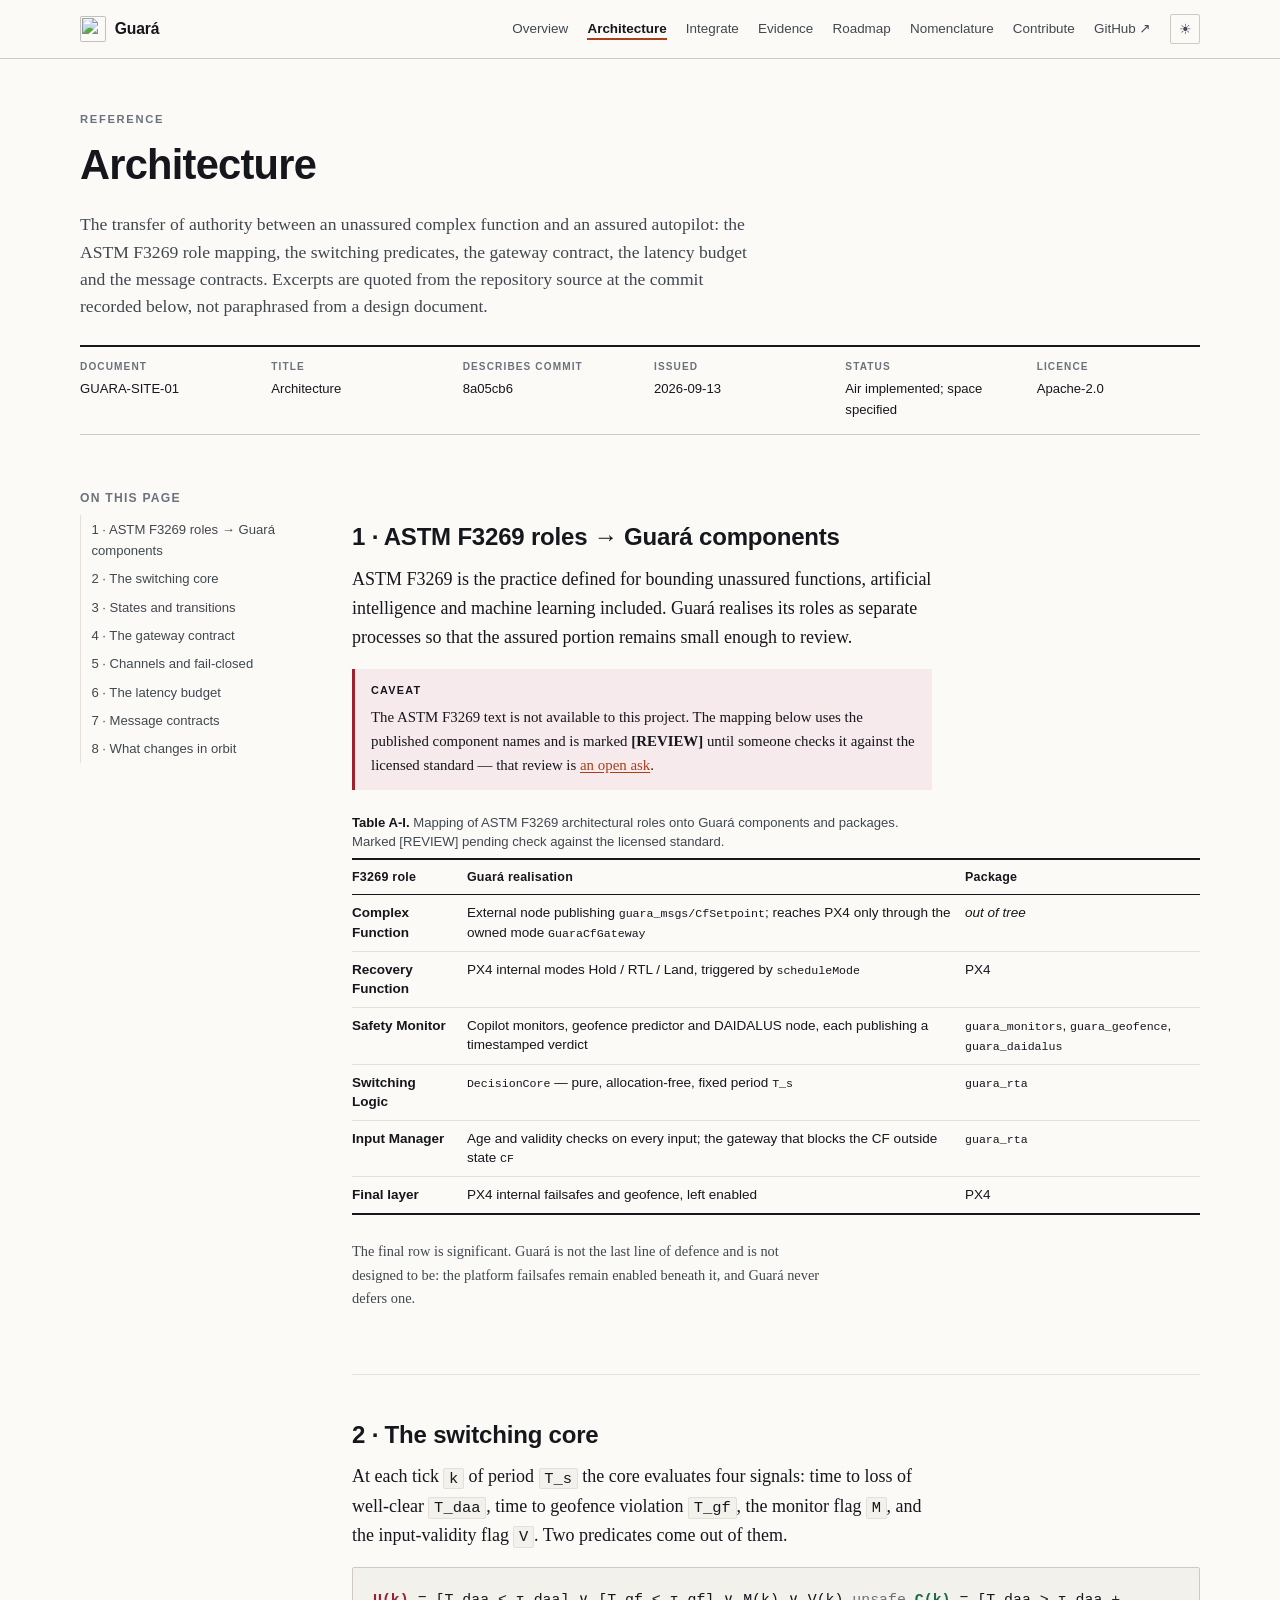
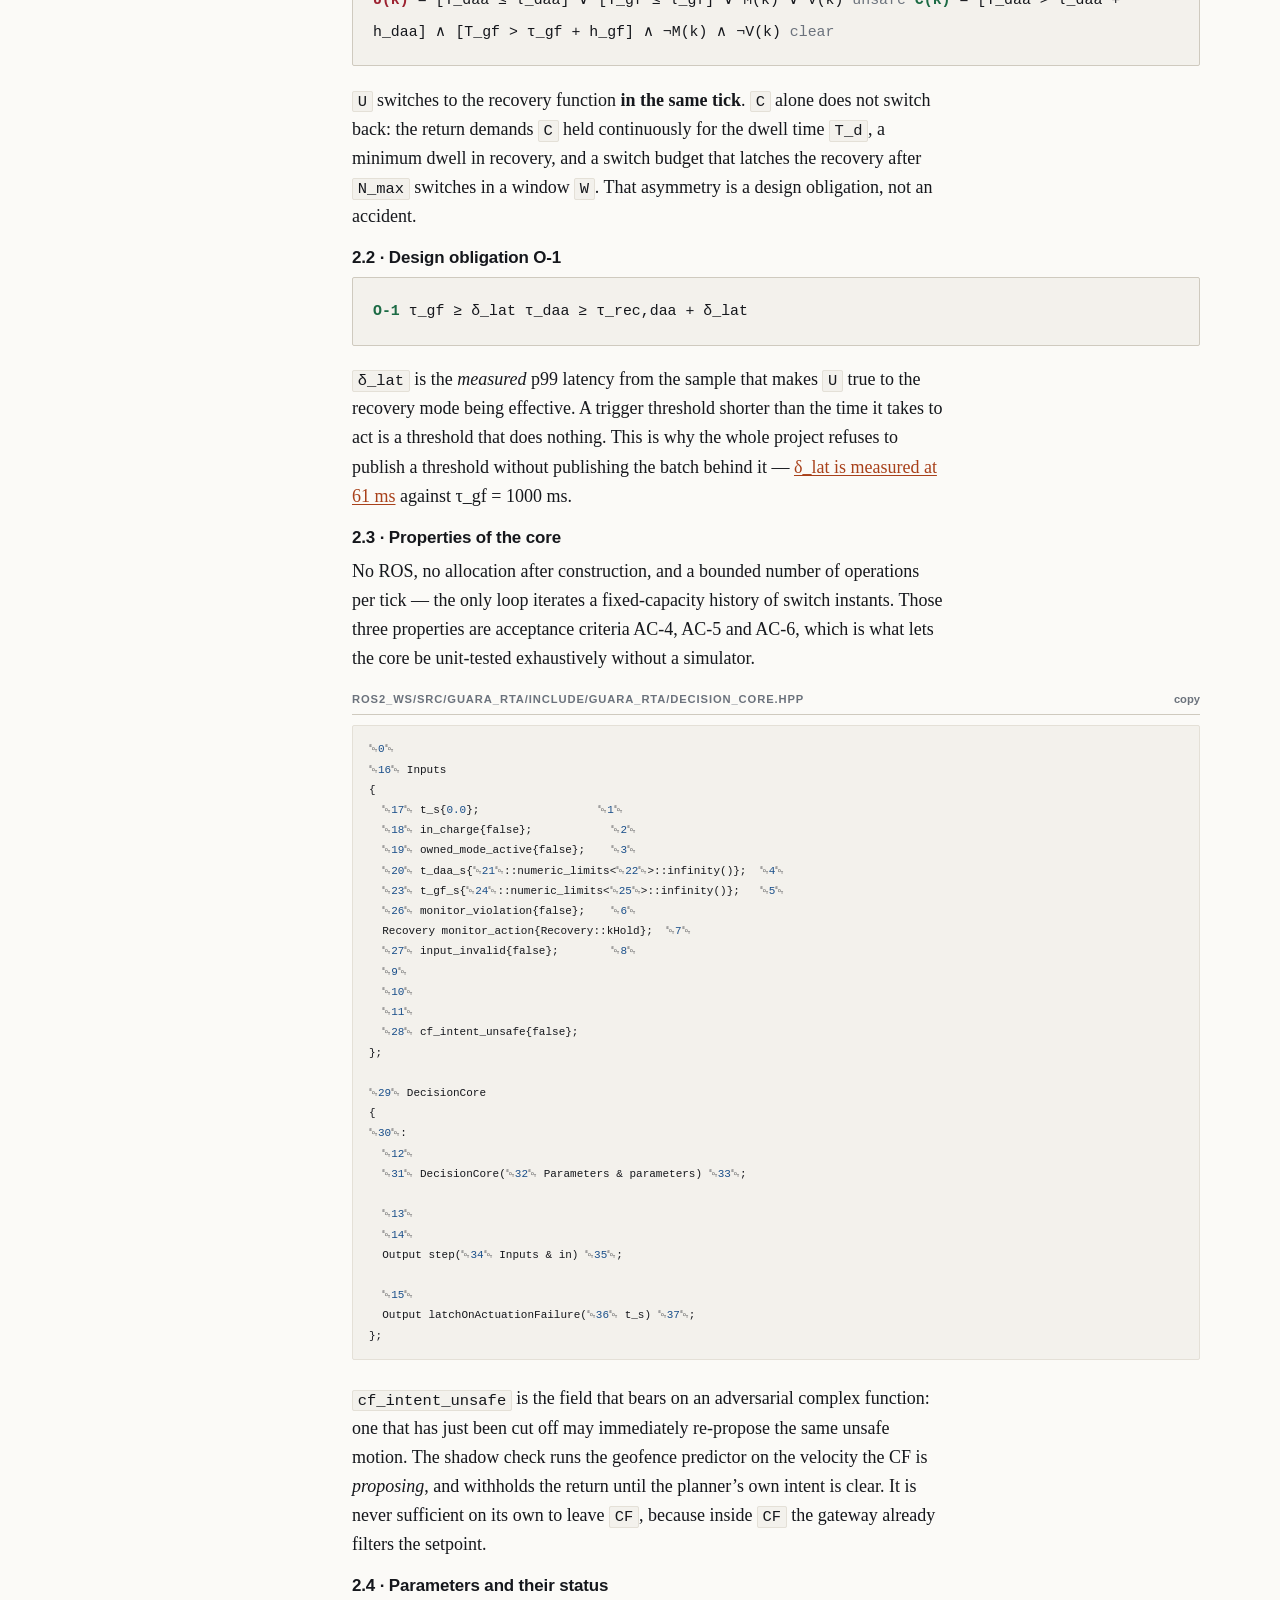
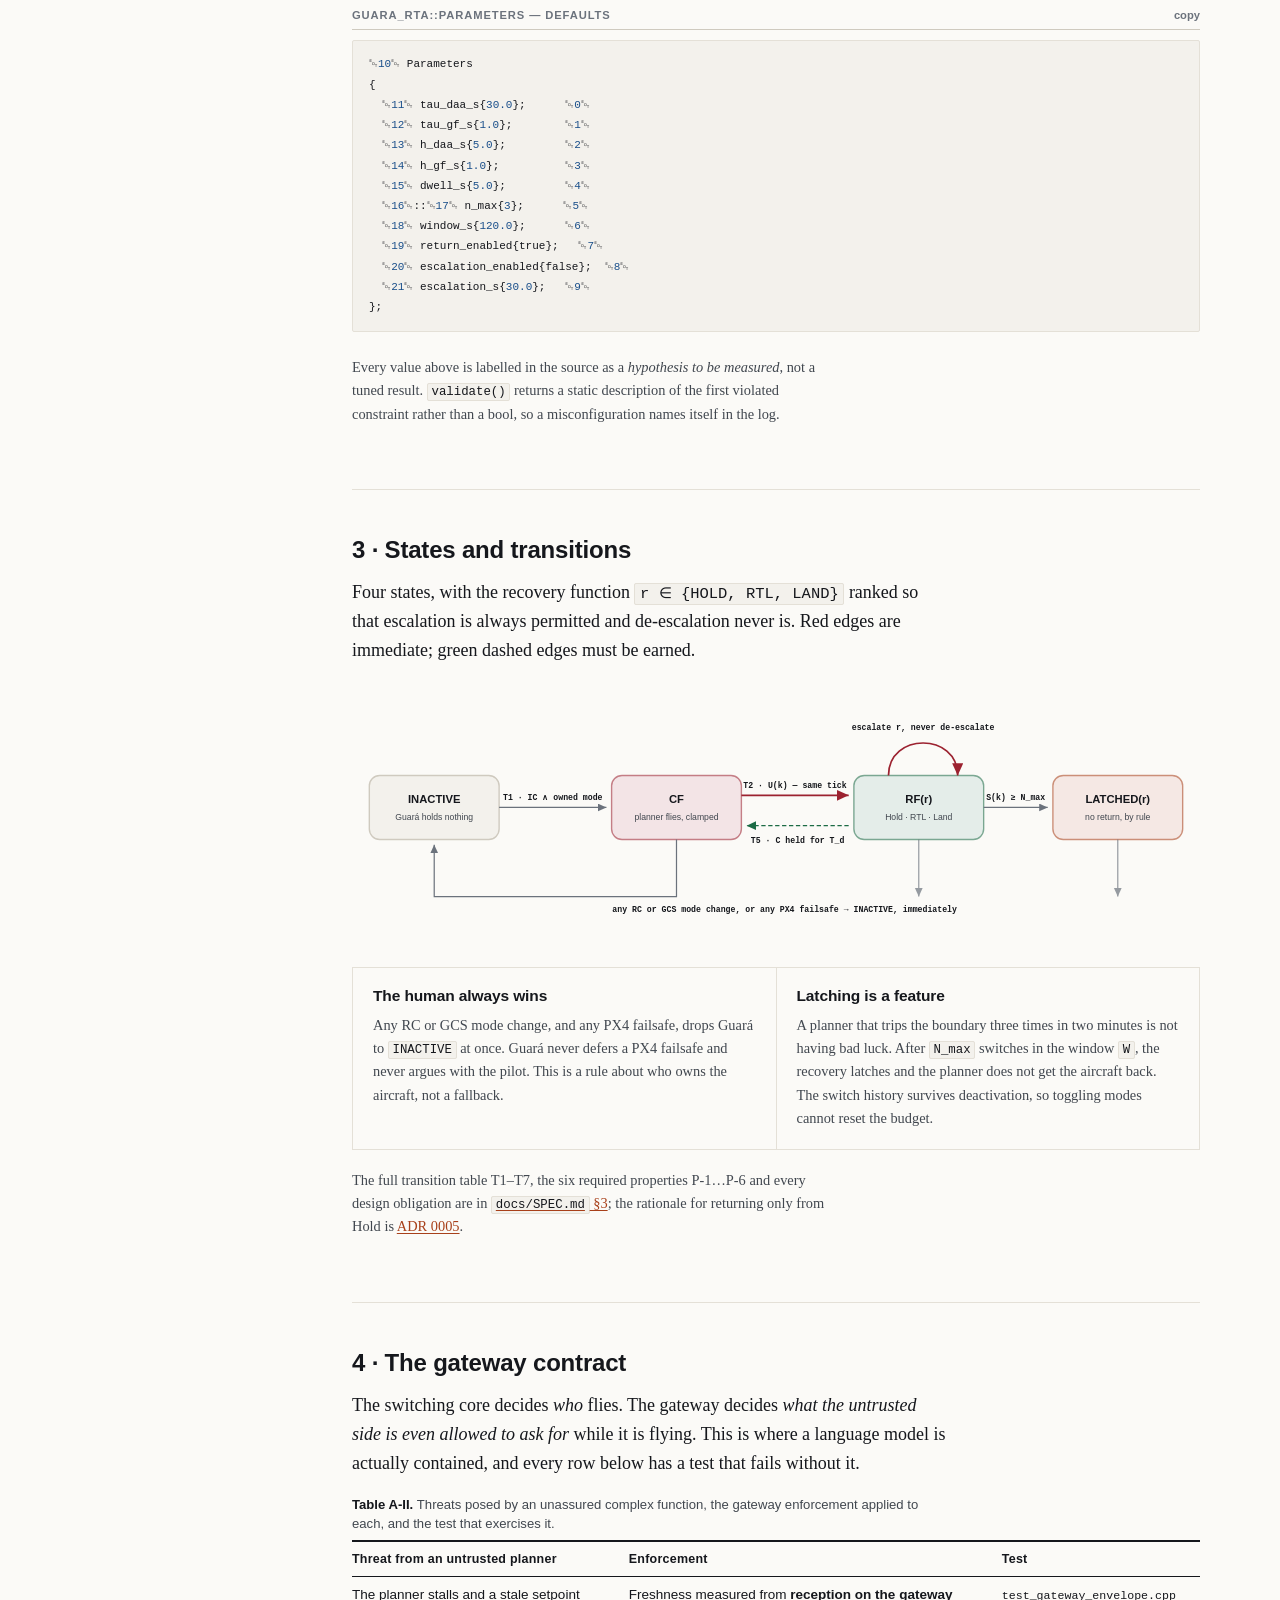
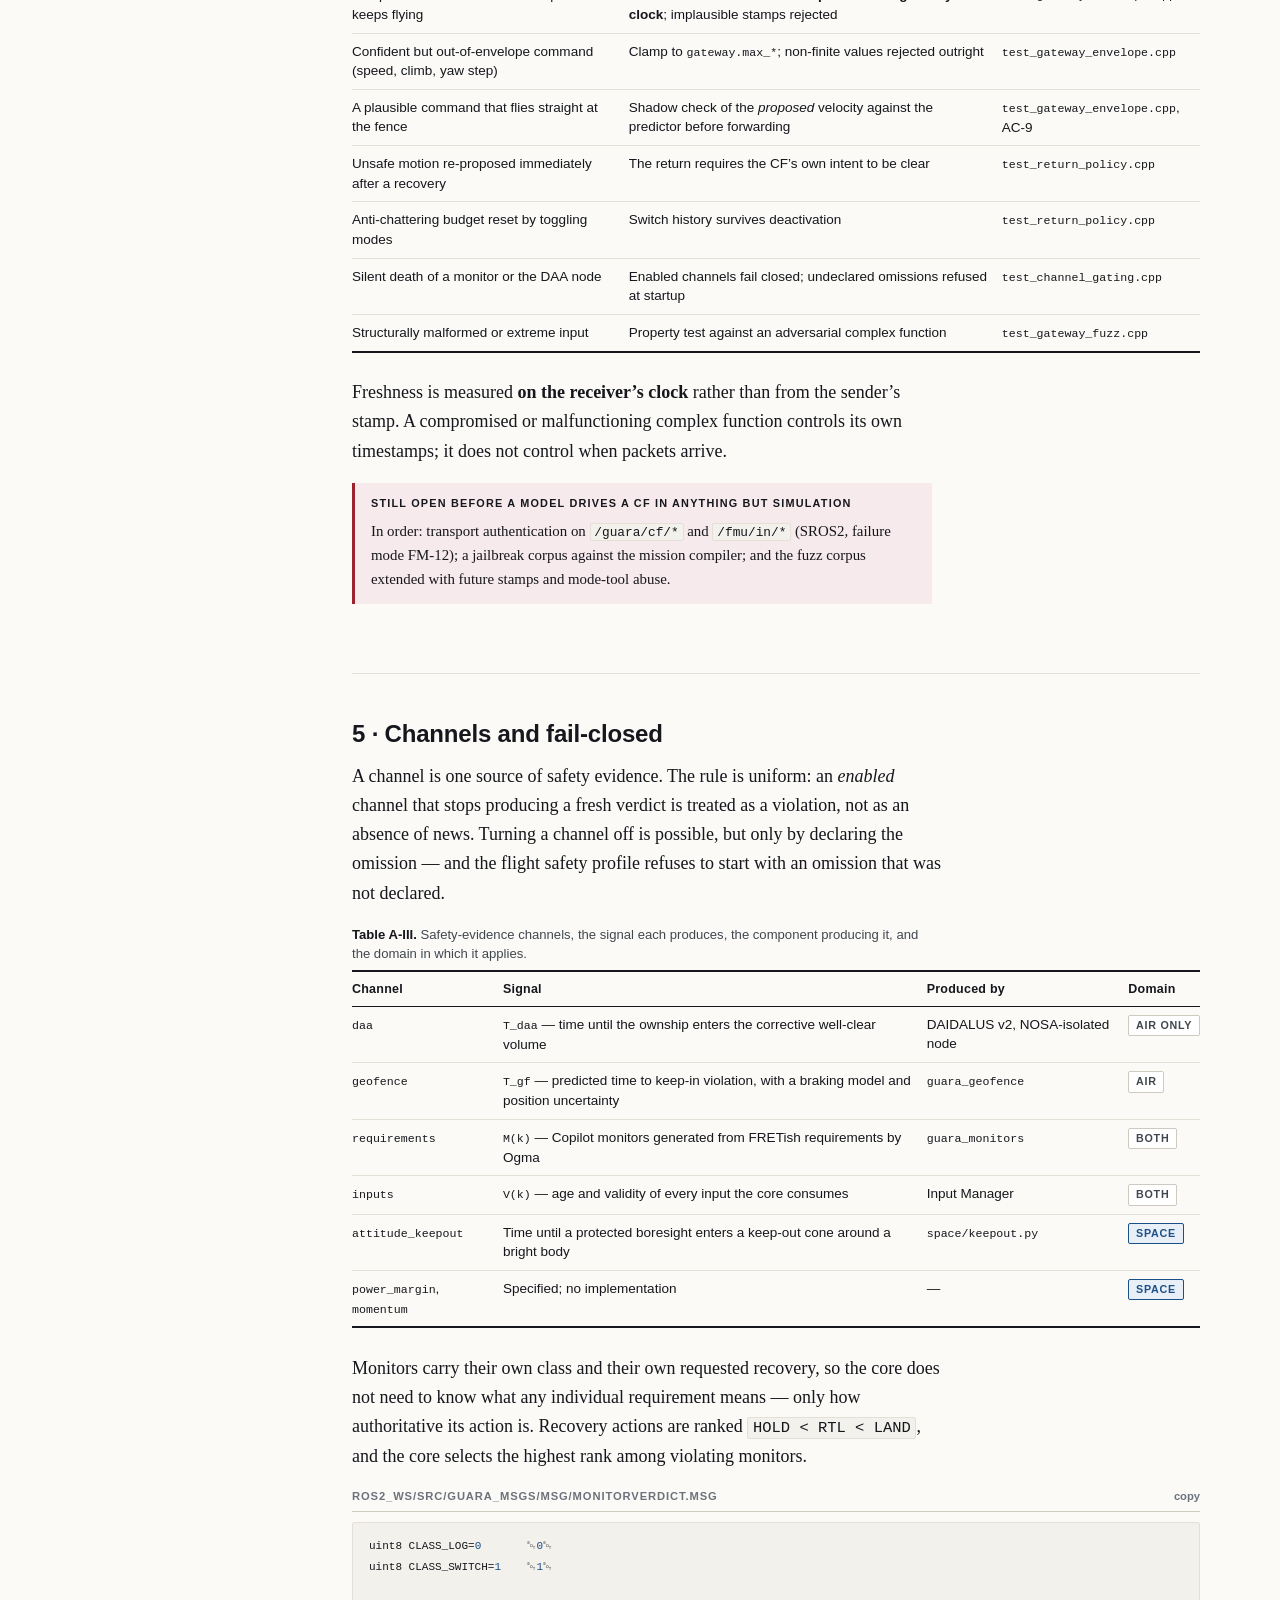
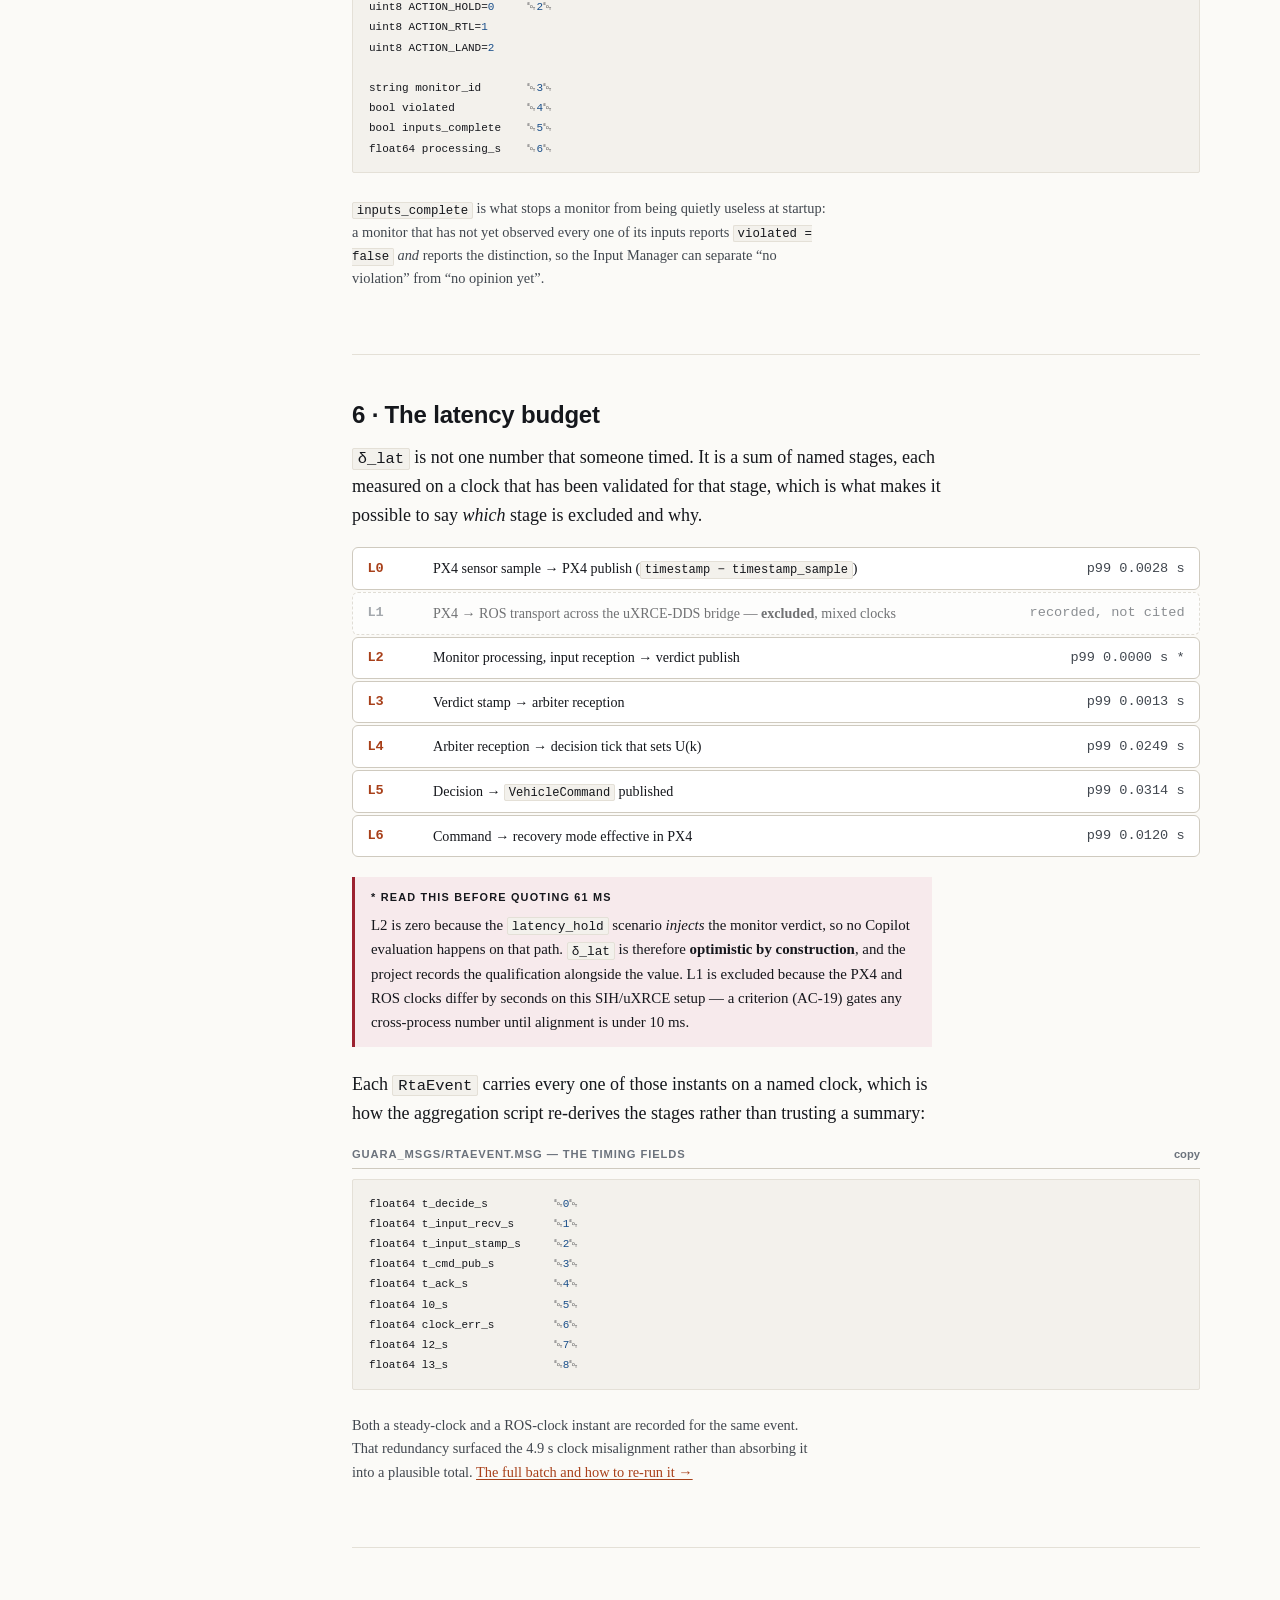
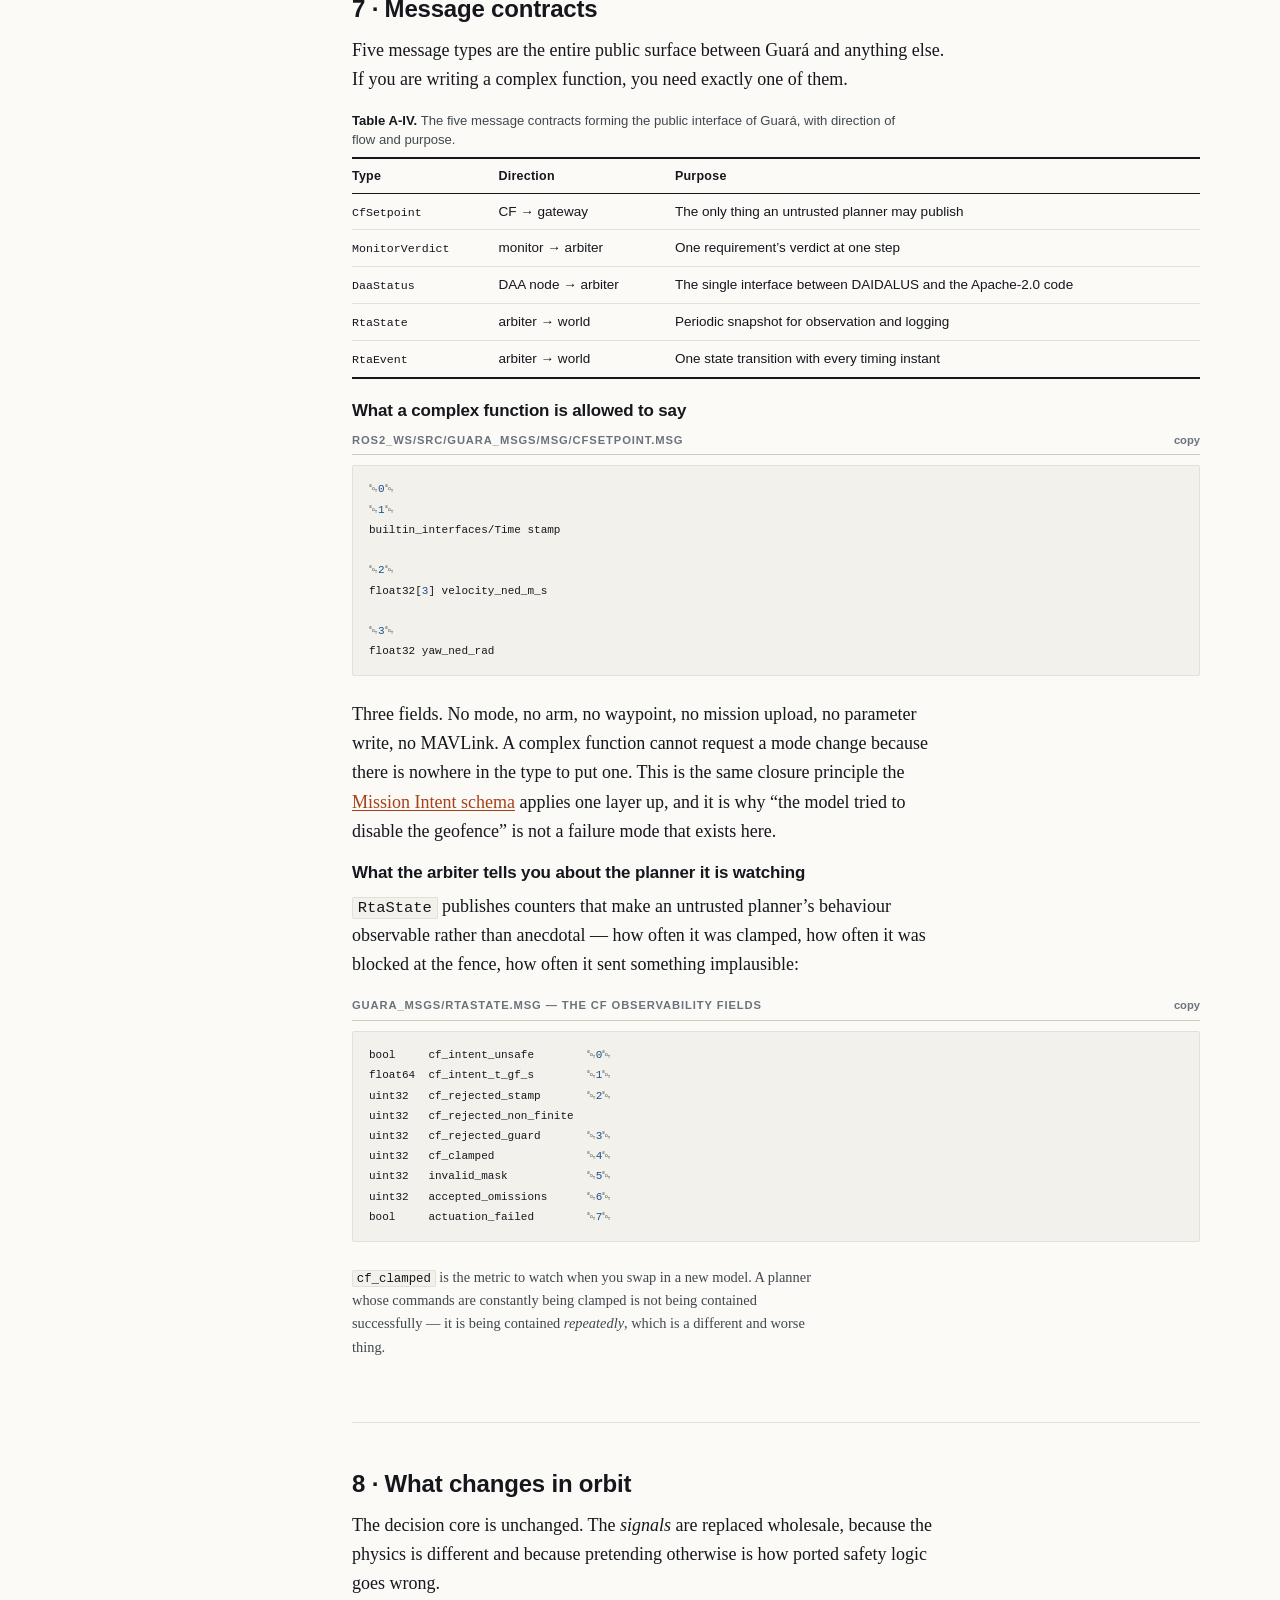
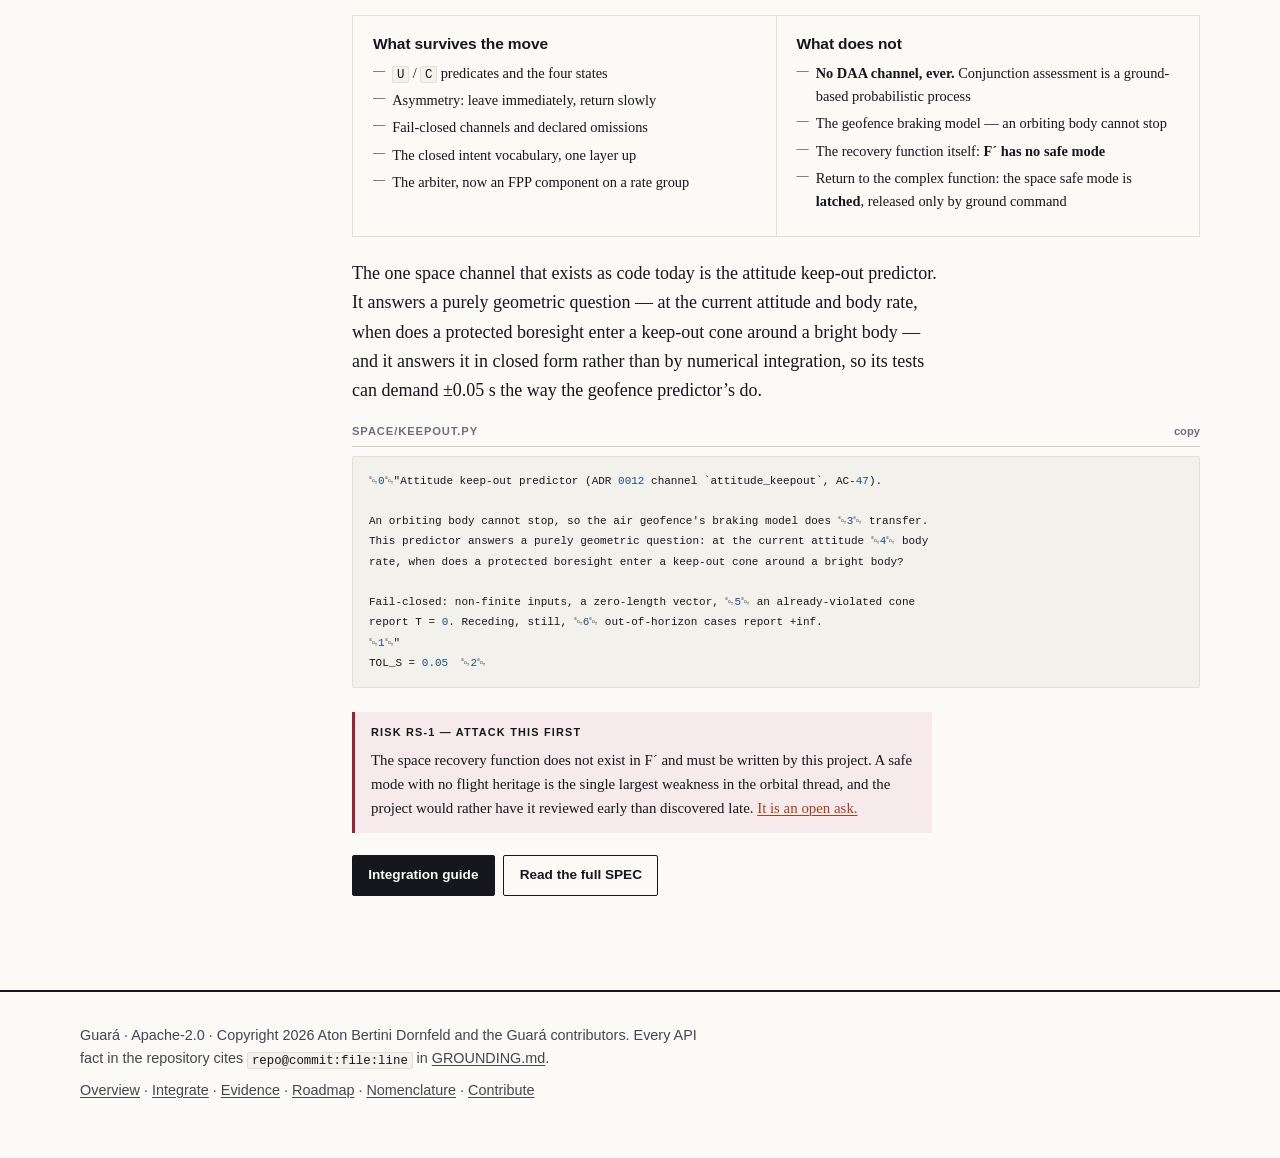
==== commit 0d9e1345: "fix(site): restate the current tracker, entry path and identifier set Three pages had fallen behind " ====
--- a/site/architecture.html
+++ b/site/architecture.html
@@ -78,7 +78,7 @@
   <dl class="docmeta">
     <div><dt>Document</dt><dd>GUARA-SITE-01</dd></div>
     <div><dt>Title</dt><dd>Architecture</dd></div>
-    <div><dt>Describes commit</dt><dd>300a8b8</dd></div>
+    <div><dt>Describes commit</dt><dd>8a05cb6</dd></div>
     <div><dt>Issued</dt><dd>2026-09-13</dd></div>
     <div><dt>Status</dt><dd>Air implemented; space specified</dd></div>
     <div><dt>Licence</dt><dd>Apache-2.0</dd></div>
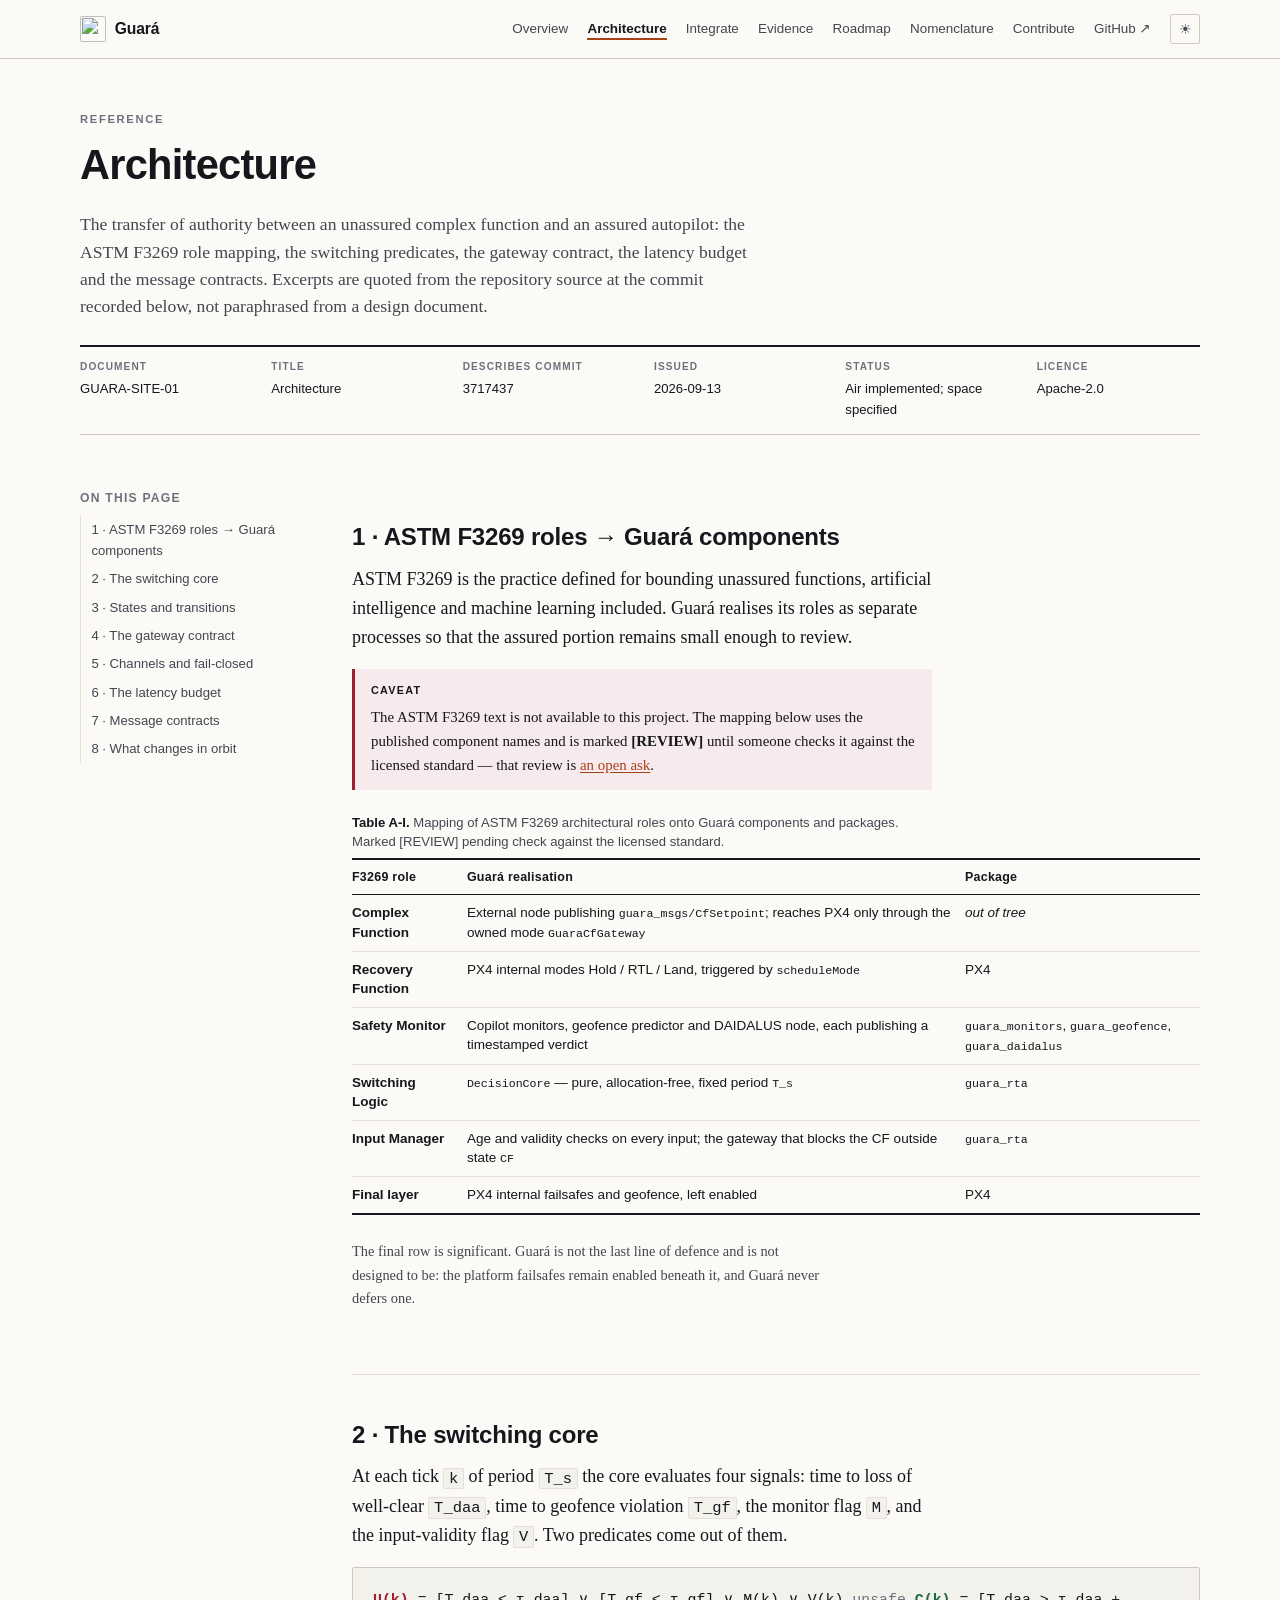
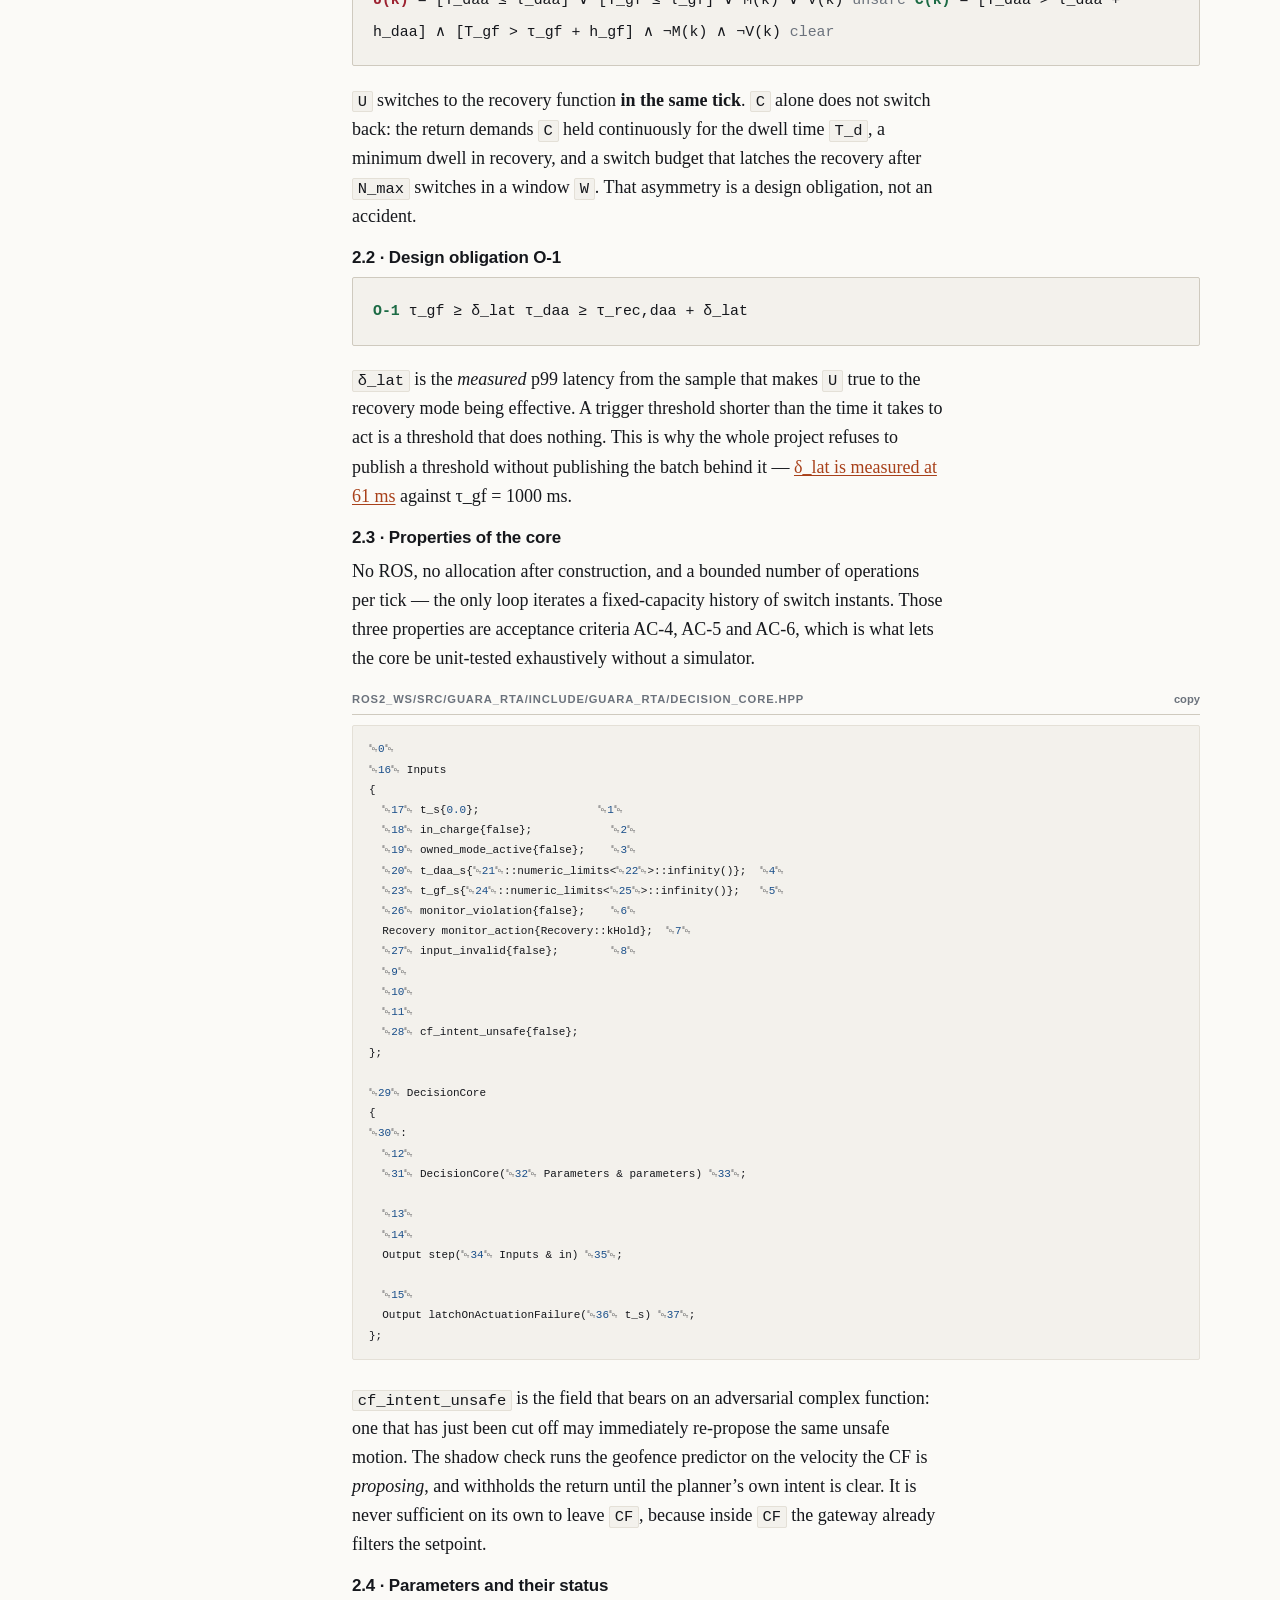
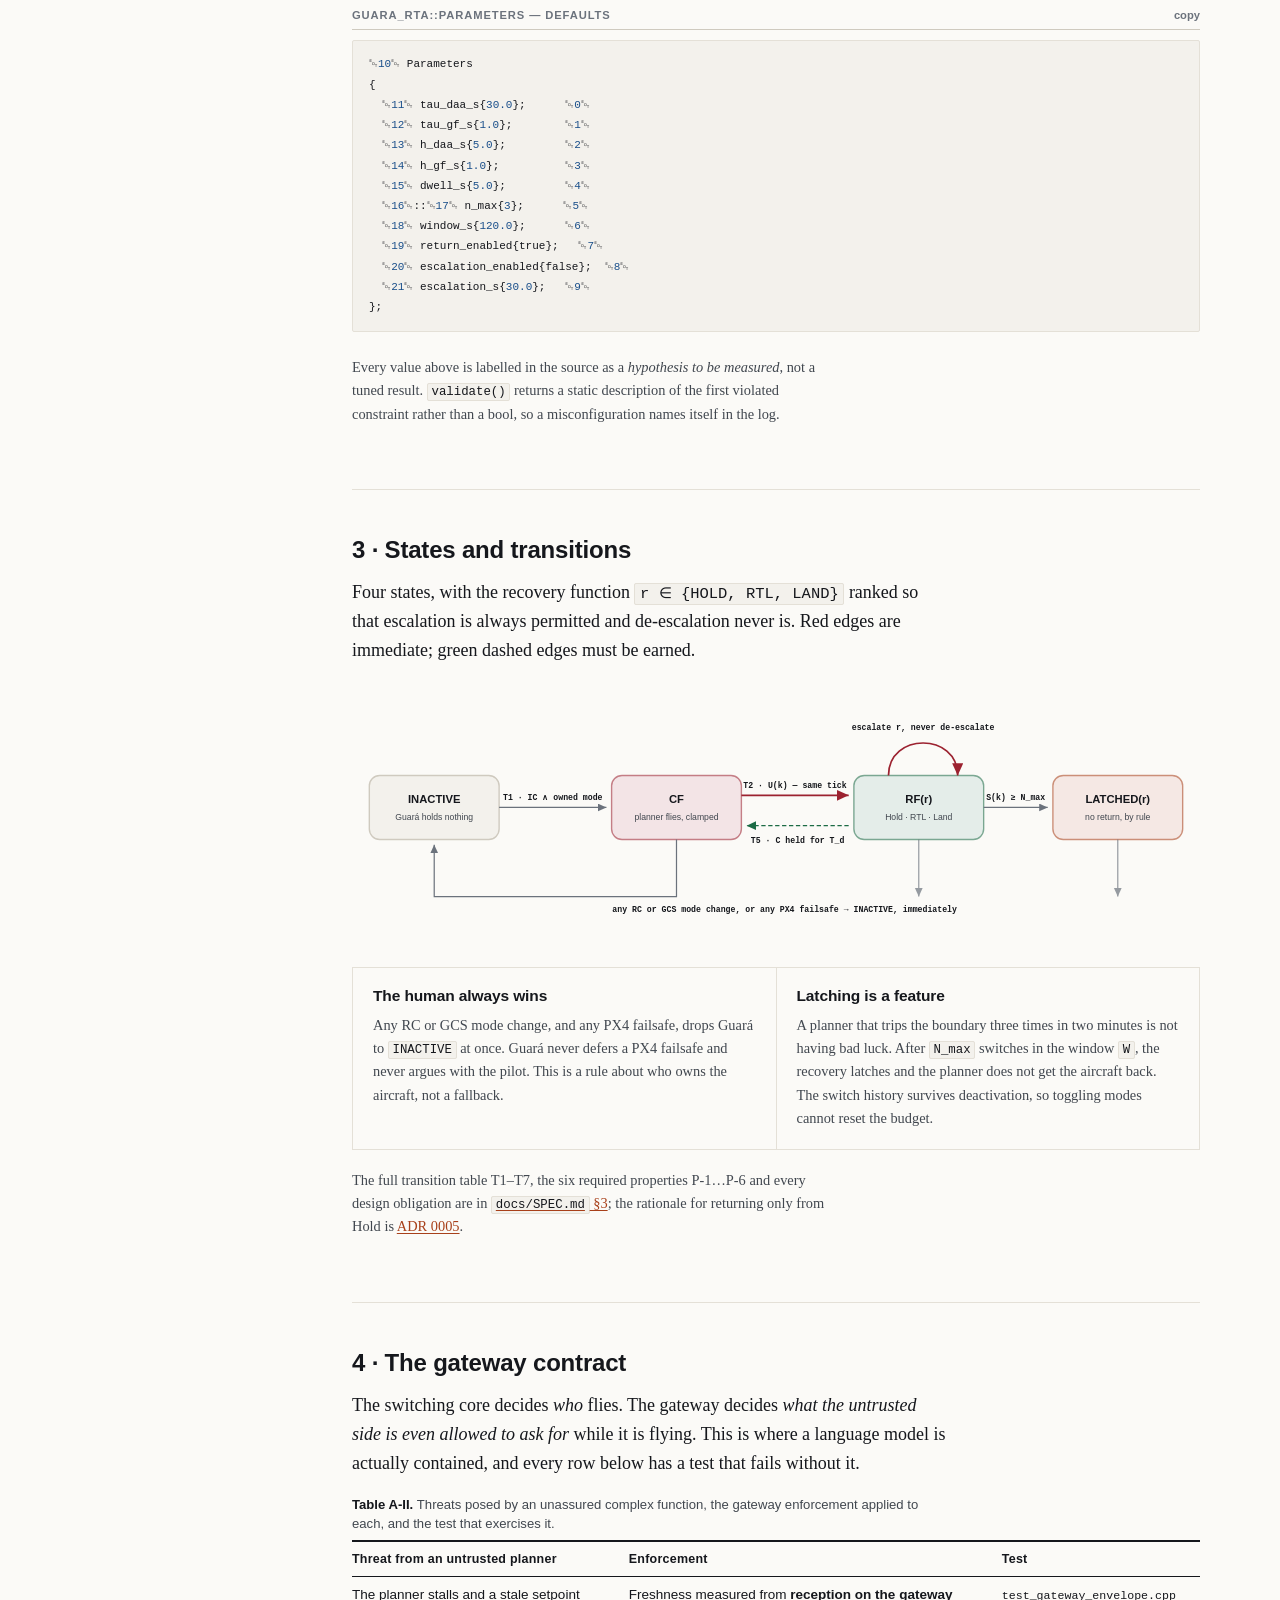
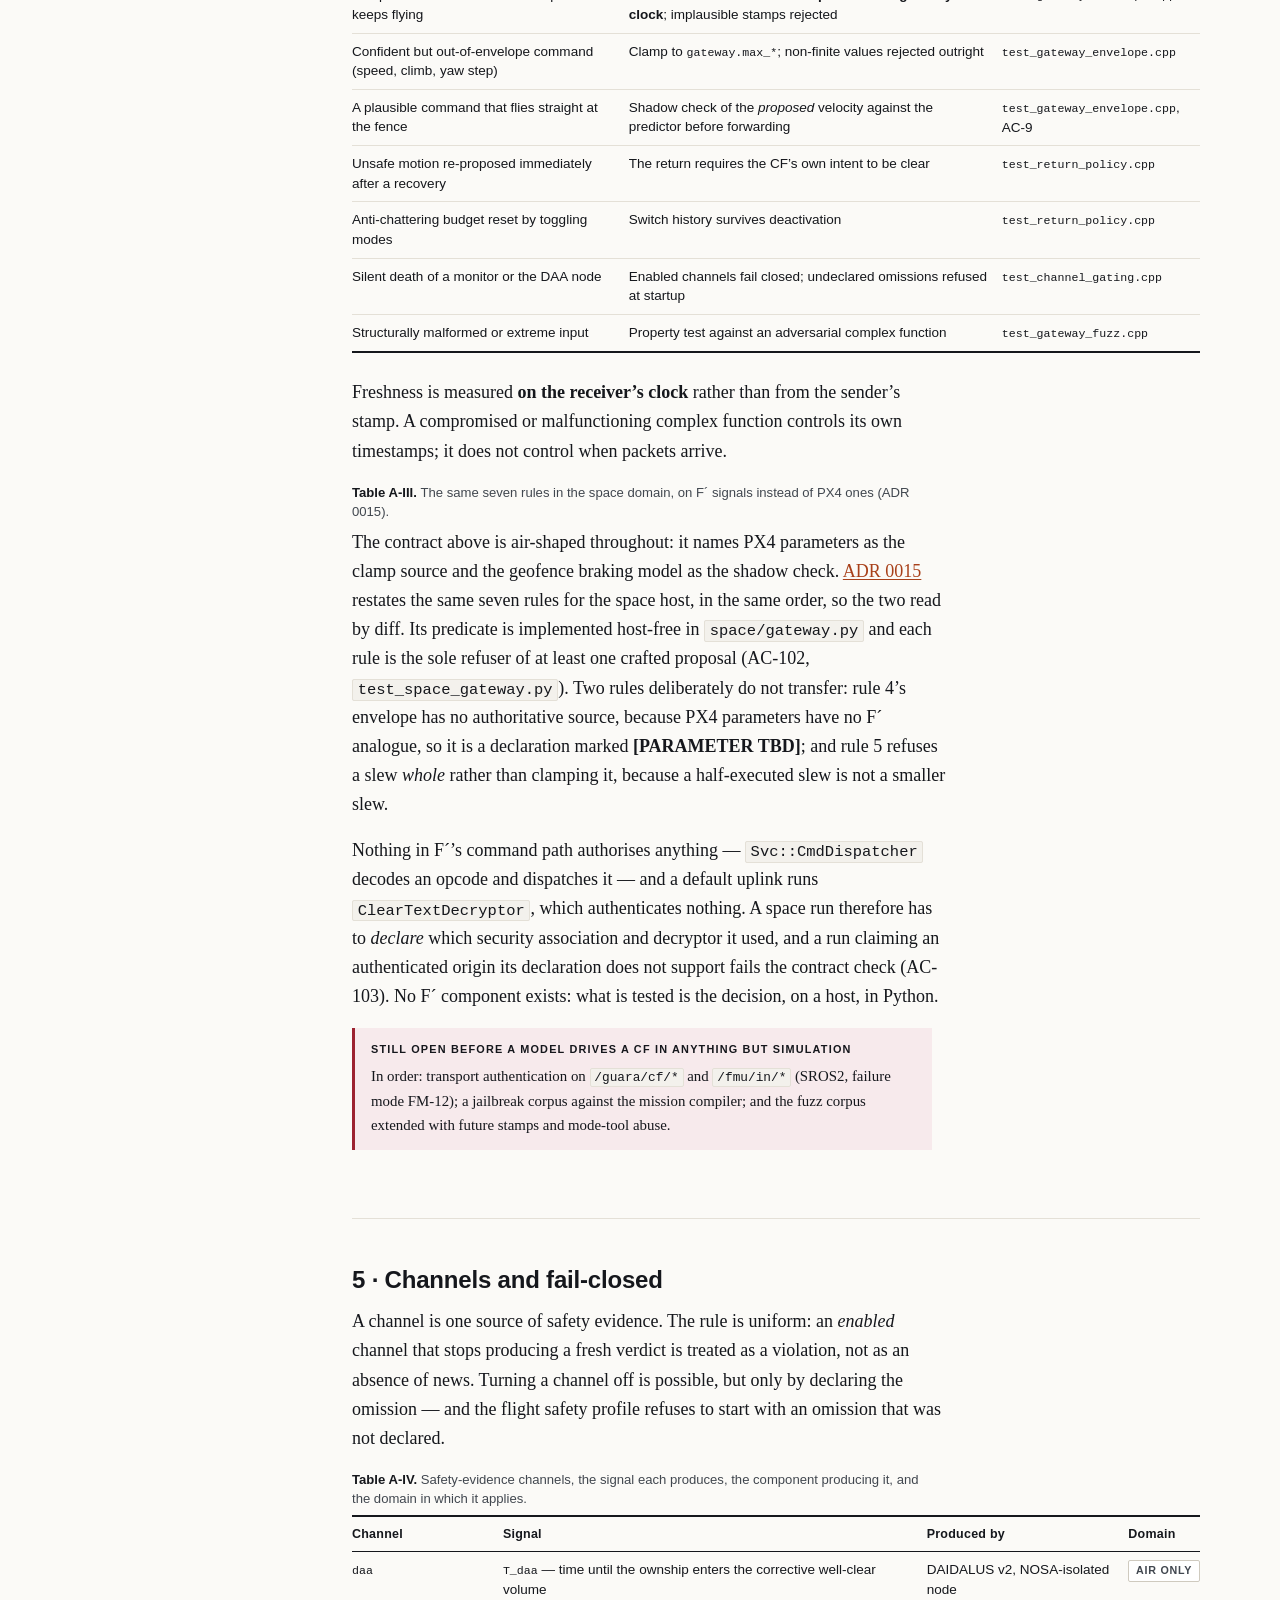
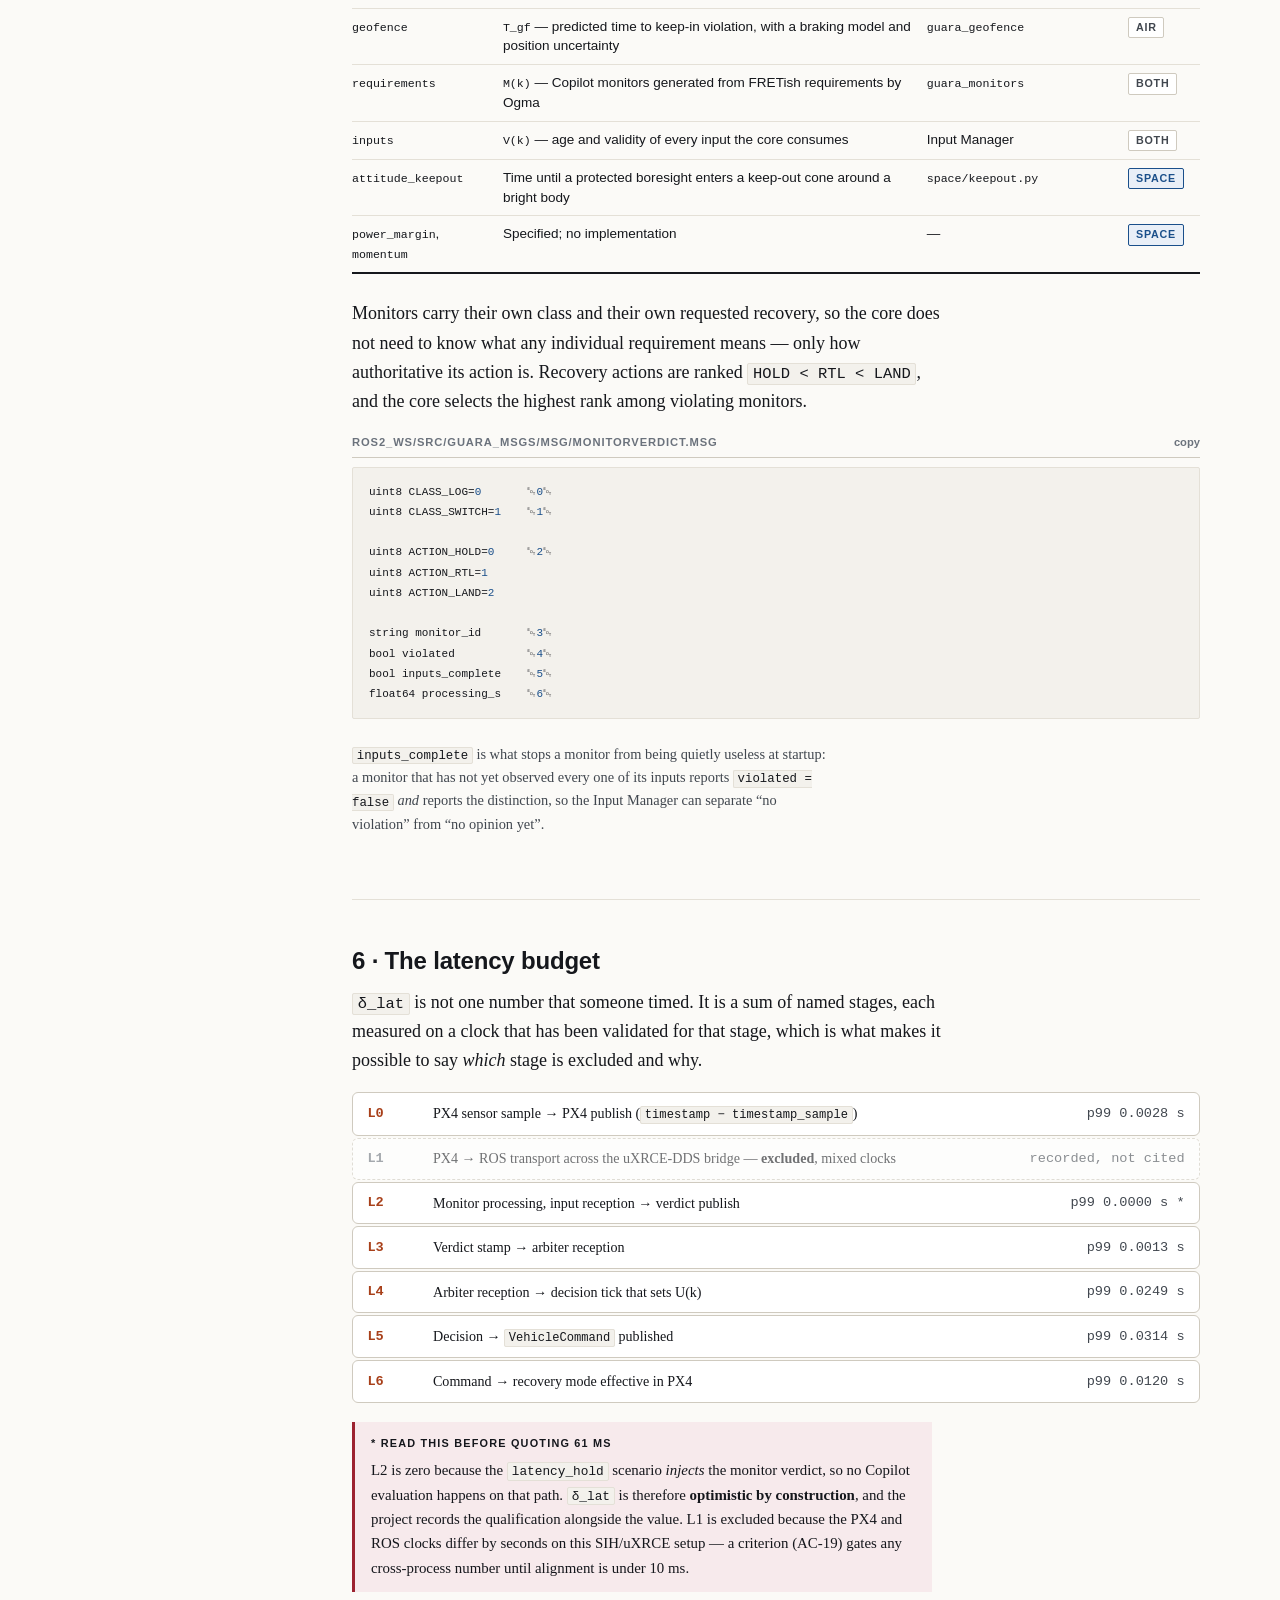
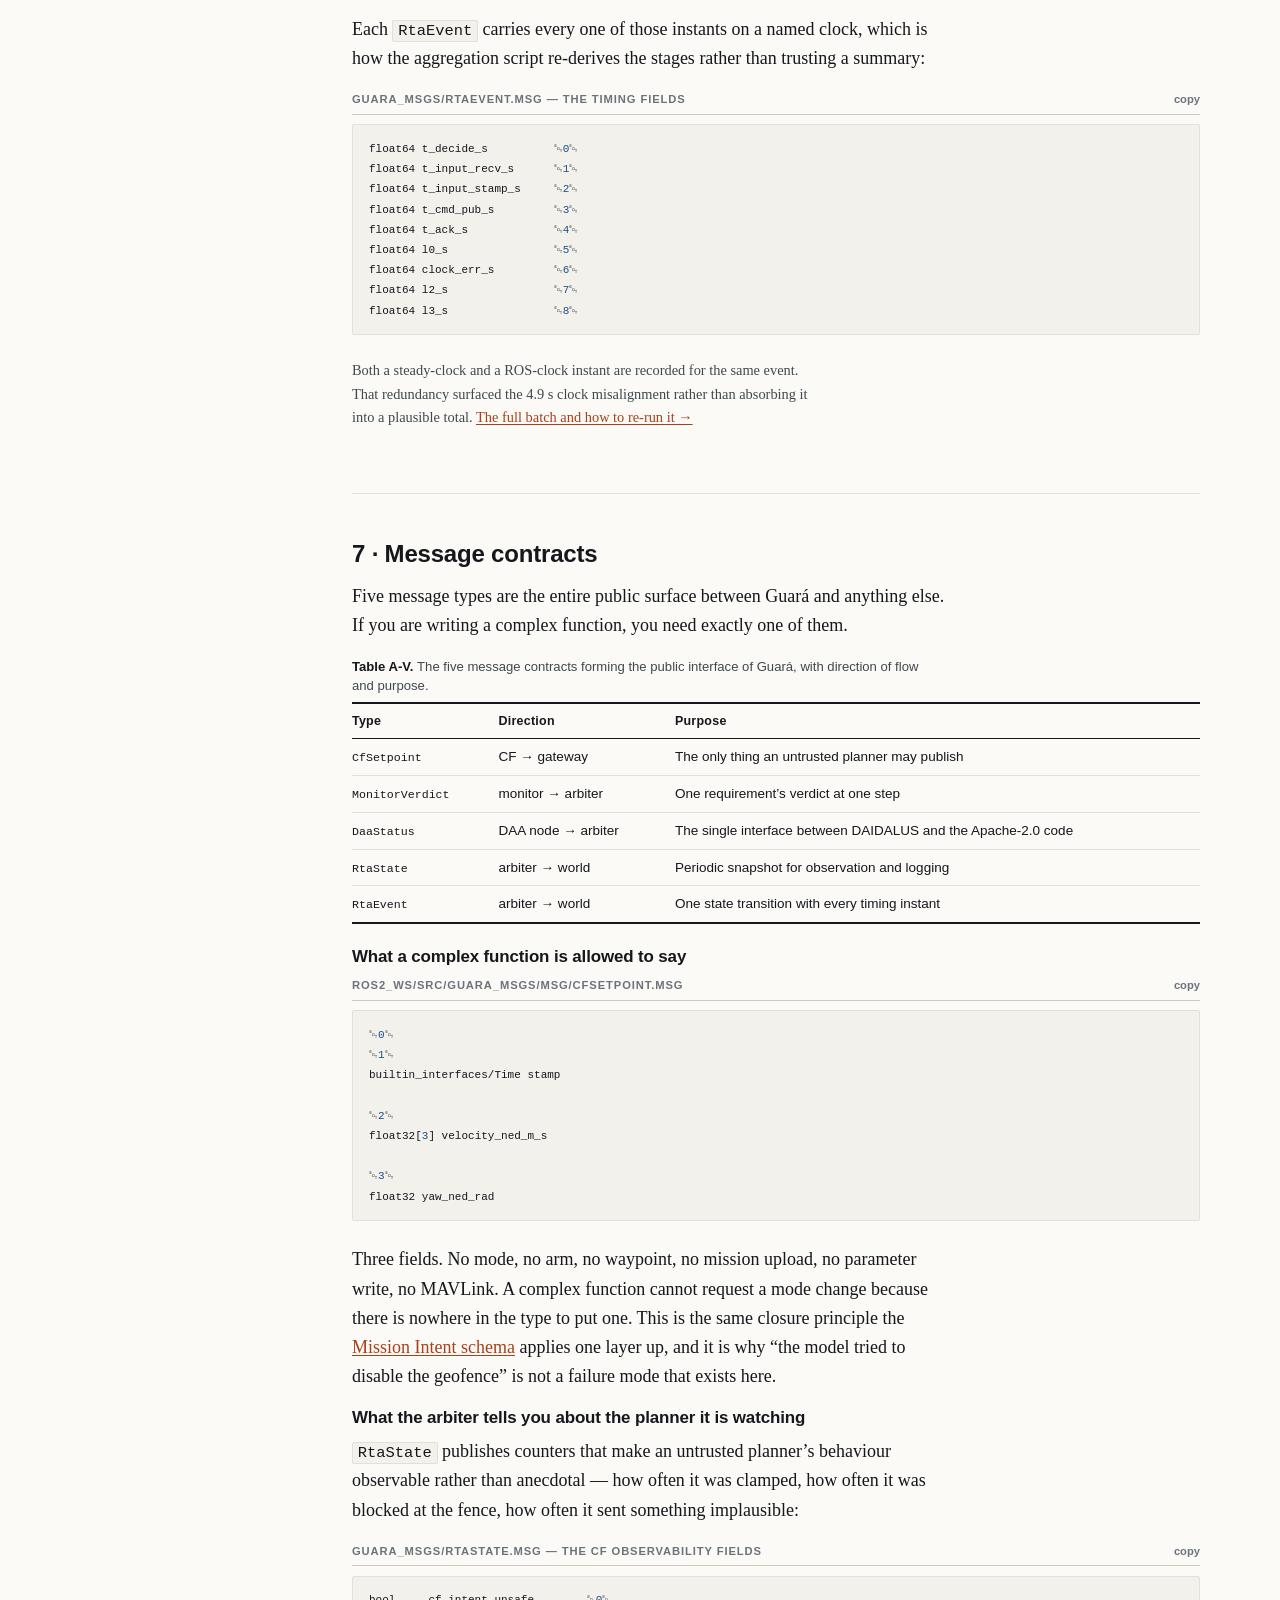
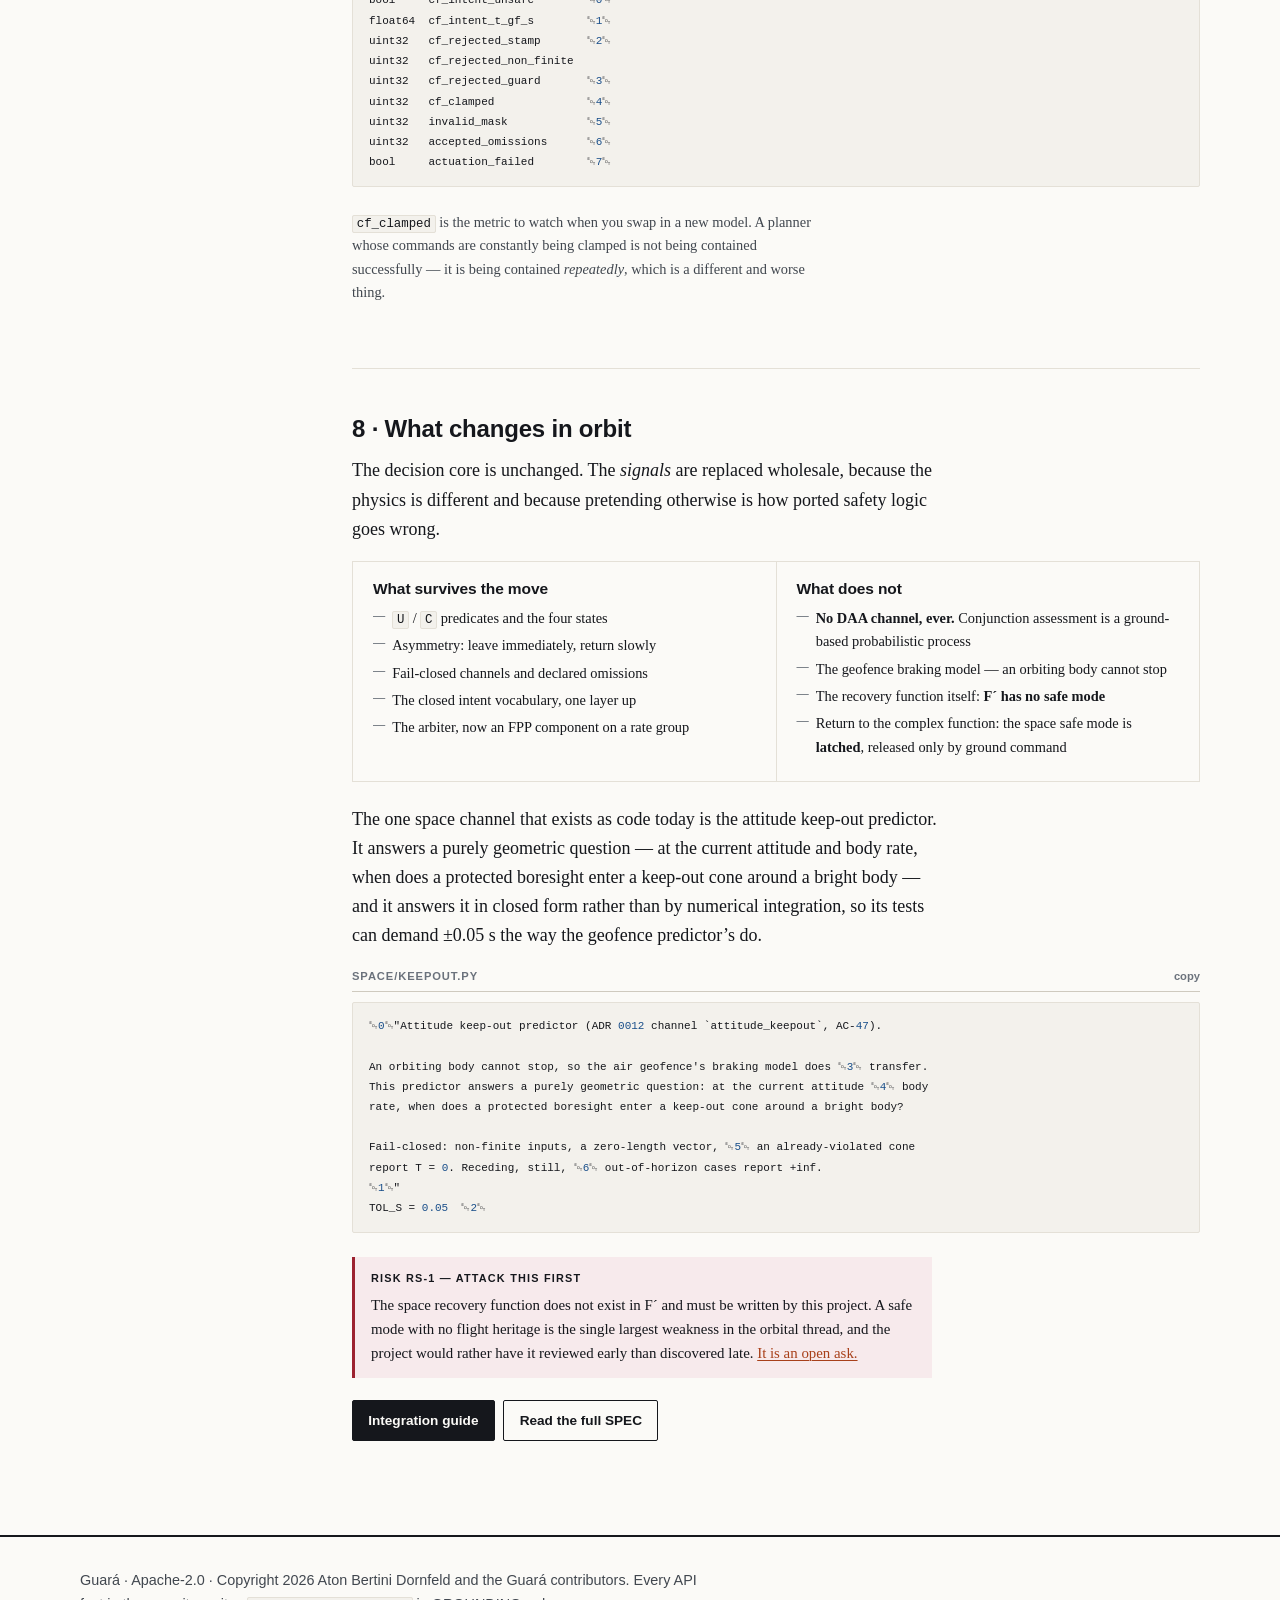
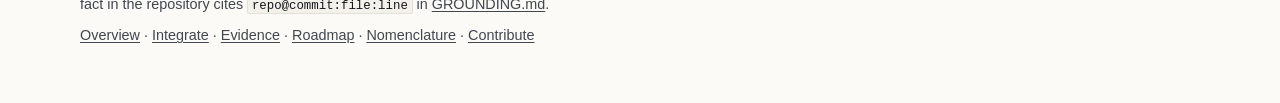
==== commit 21b5a9e5: "docs(site): restate the space half of the gateway contract The architecture page taught the contract" ====
--- a/site/architecture.html
+++ b/site/architecture.html
@@ -78,7 +78,7 @@
   <dl class="docmeta">
     <div><dt>Document</dt><dd>GUARA-SITE-01</dd></div>
     <div><dt>Title</dt><dd>Architecture</dd></div>
-    <div><dt>Describes commit</dt><dd>8a05cb6</dd></div>
+    <div><dt>Describes commit</dt><dd>3717437</dd></div>
     <div><dt>Issued</dt><dd>2026-09-13</dd></div>
     <div><dt>Status</dt><dd>Air implemented; space specified</dd></div>
     <div><dt>Licence</dt><dd>Apache-2.0</dd></div>
@@ -388,6 +388,27 @@
       timestamps; it does not control when packets arrive.
     </p>
 
+    <p class="tbl-cap">The same seven rules in the space domain, on F´ signals instead of PX4 ones (ADR 0015).</p>
+    <p>
+      The contract above is air-shaped throughout: it names PX4 parameters as the clamp source and
+      the geofence braking model as the shadow check. <a href="roadmap.html#register">ADR 0015</a>
+      restates the same seven rules for the space host, in the same order, so the two read by diff.
+      Its predicate is implemented host-free in <code>space/gateway.py</code> and each rule is the
+      sole refuser of at least one crafted proposal (AC-102, <code>test_space_gateway.py</code>).
+      Two rules deliberately do not transfer: rule 4&rsquo;s envelope has no authoritative source,
+      because PX4 parameters have no F´ analogue, so it is a declaration marked
+      <b>[PARAMETER TBD]</b>; and rule 5 refuses a slew <em>whole</em> rather than clamping it,
+      because a half-executed slew is not a smaller slew.
+    </p>
+    <p>
+      Nothing in F´&rsquo;s command path authorises anything &mdash; <code>Svc::CmdDispatcher</code>
+      decodes an opcode and dispatches it &mdash; and a default uplink runs
+      <code>ClearTextDecryptor</code>, which authenticates nothing. A space run therefore has to
+      <em>declare</em> which security association and decryptor it used, and a run claiming an
+      authenticated origin its declaration does not support fails the contract check (AC-103). No
+      F´ component exists: what is tested is the decision, on a host, in Python.
+    </p>
+
     <div class="note limit">
       <span class="tag">Still open before a model drives a CF in anything but simulation</span>
       <p>
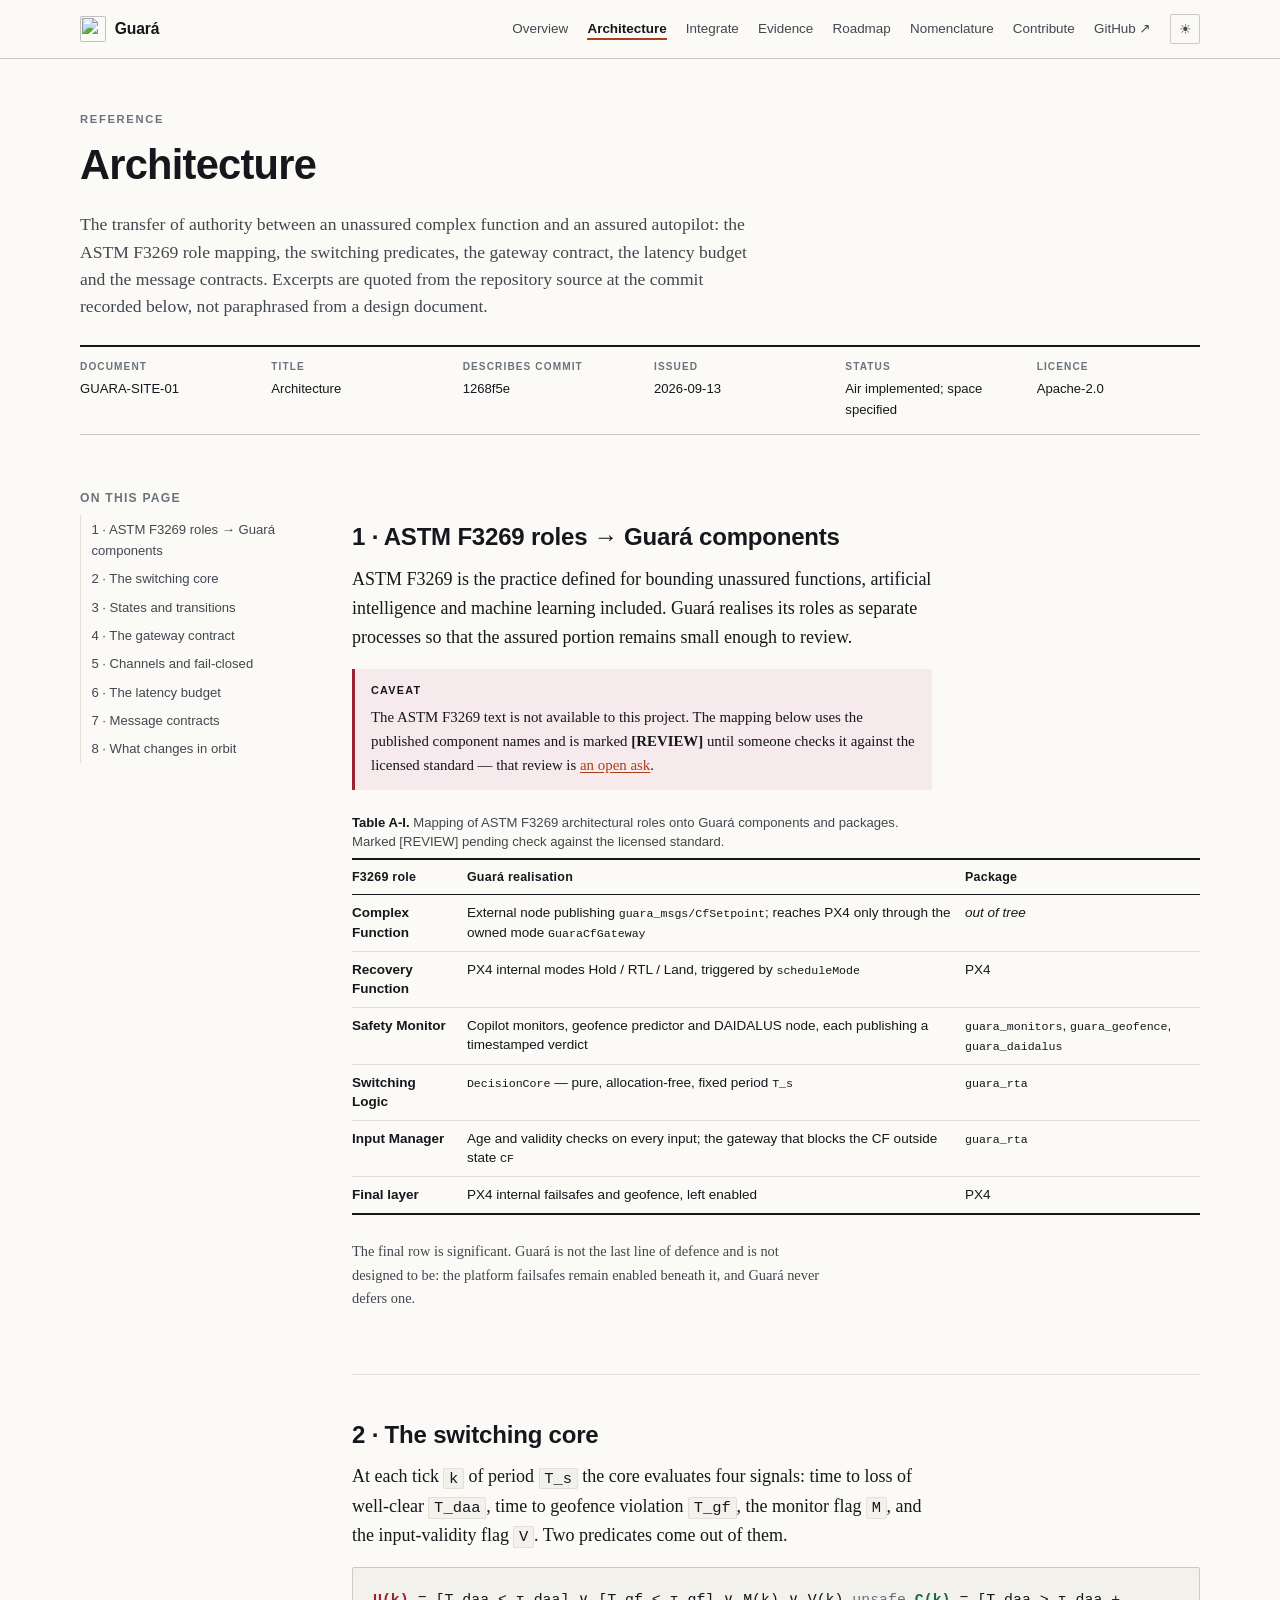
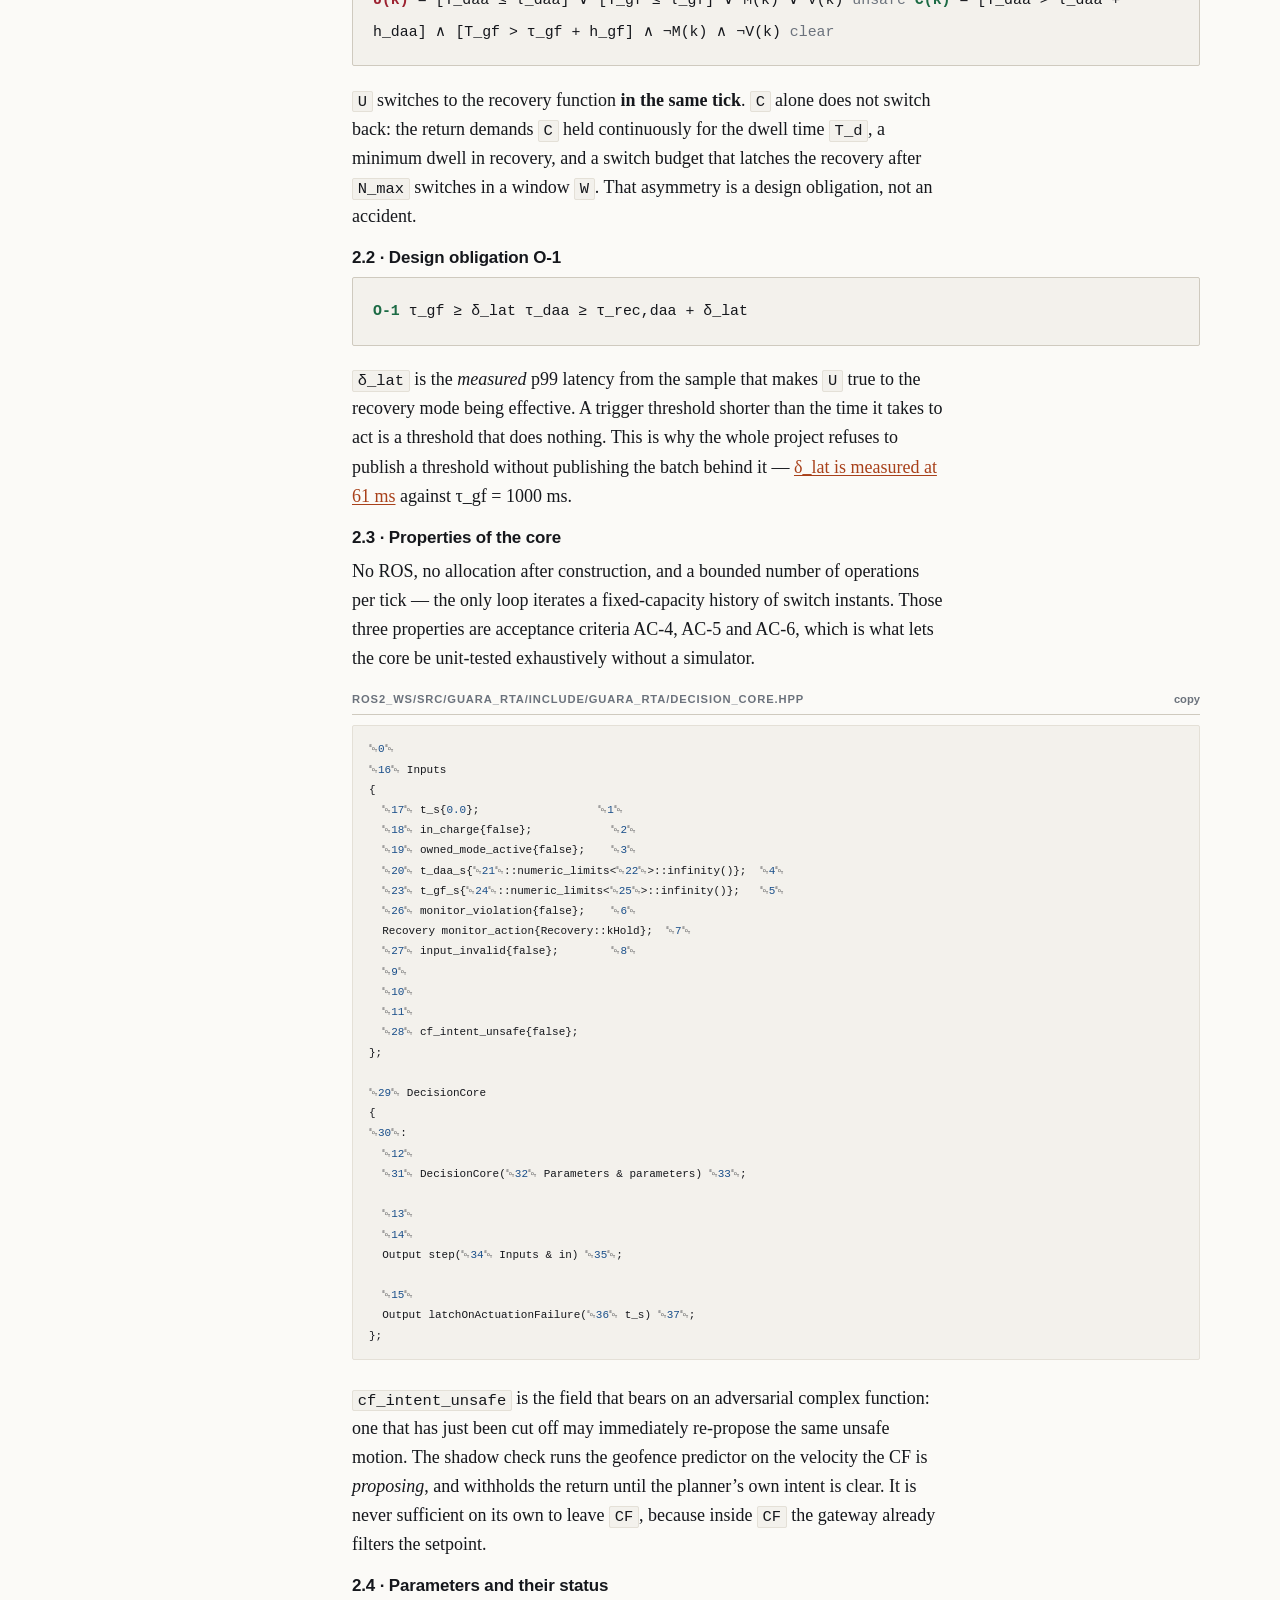
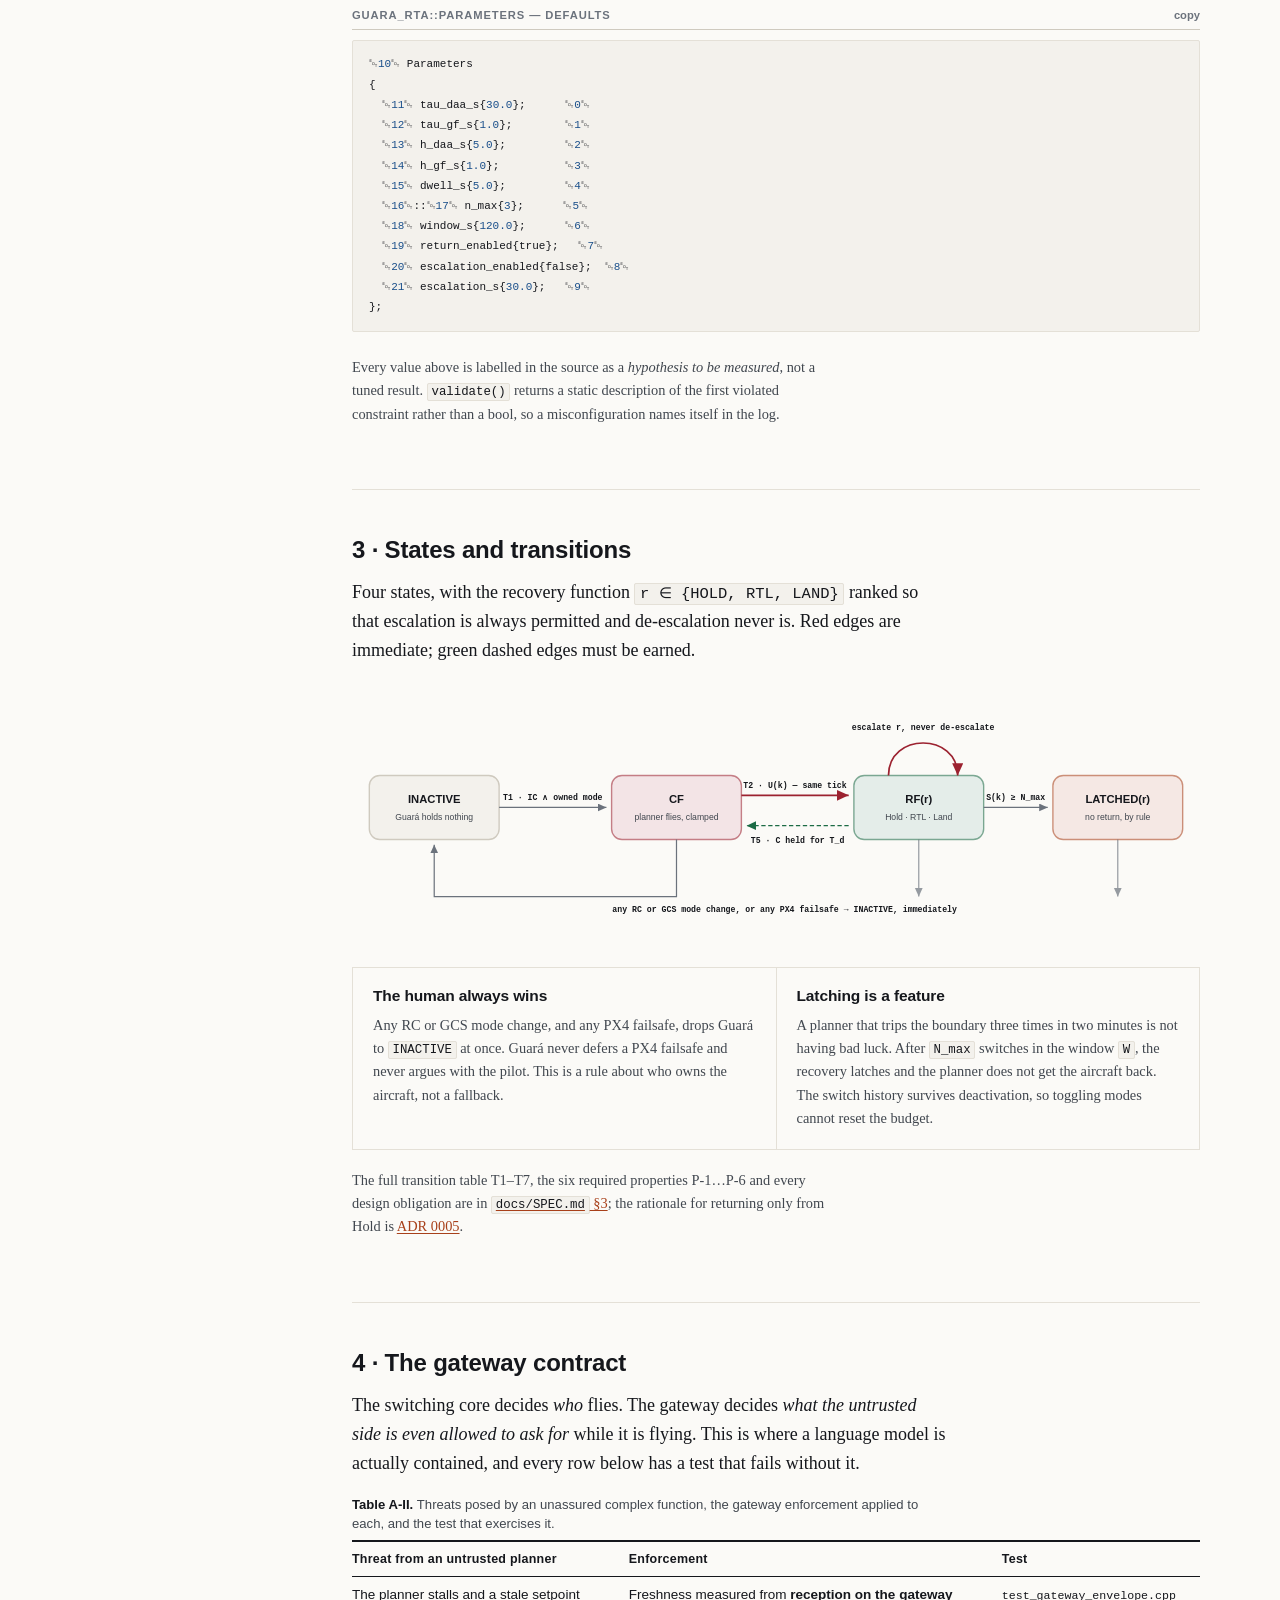
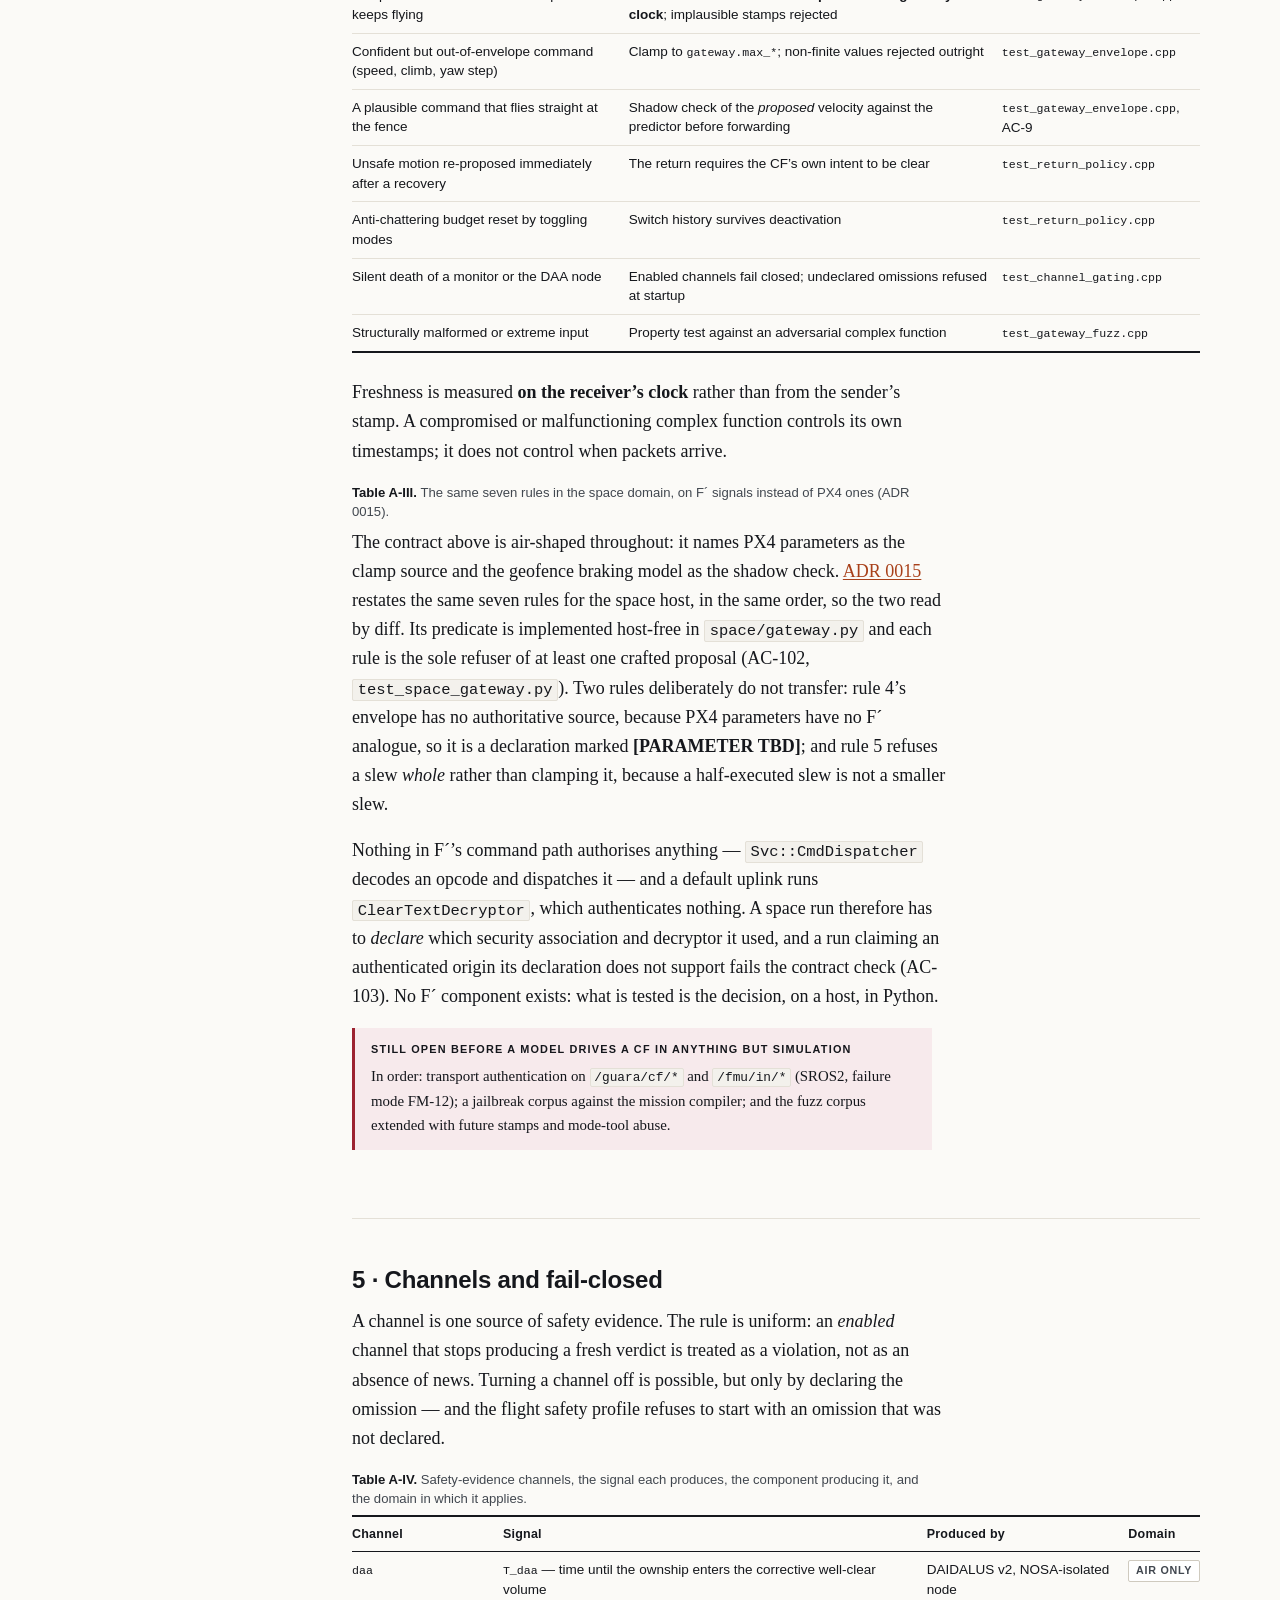
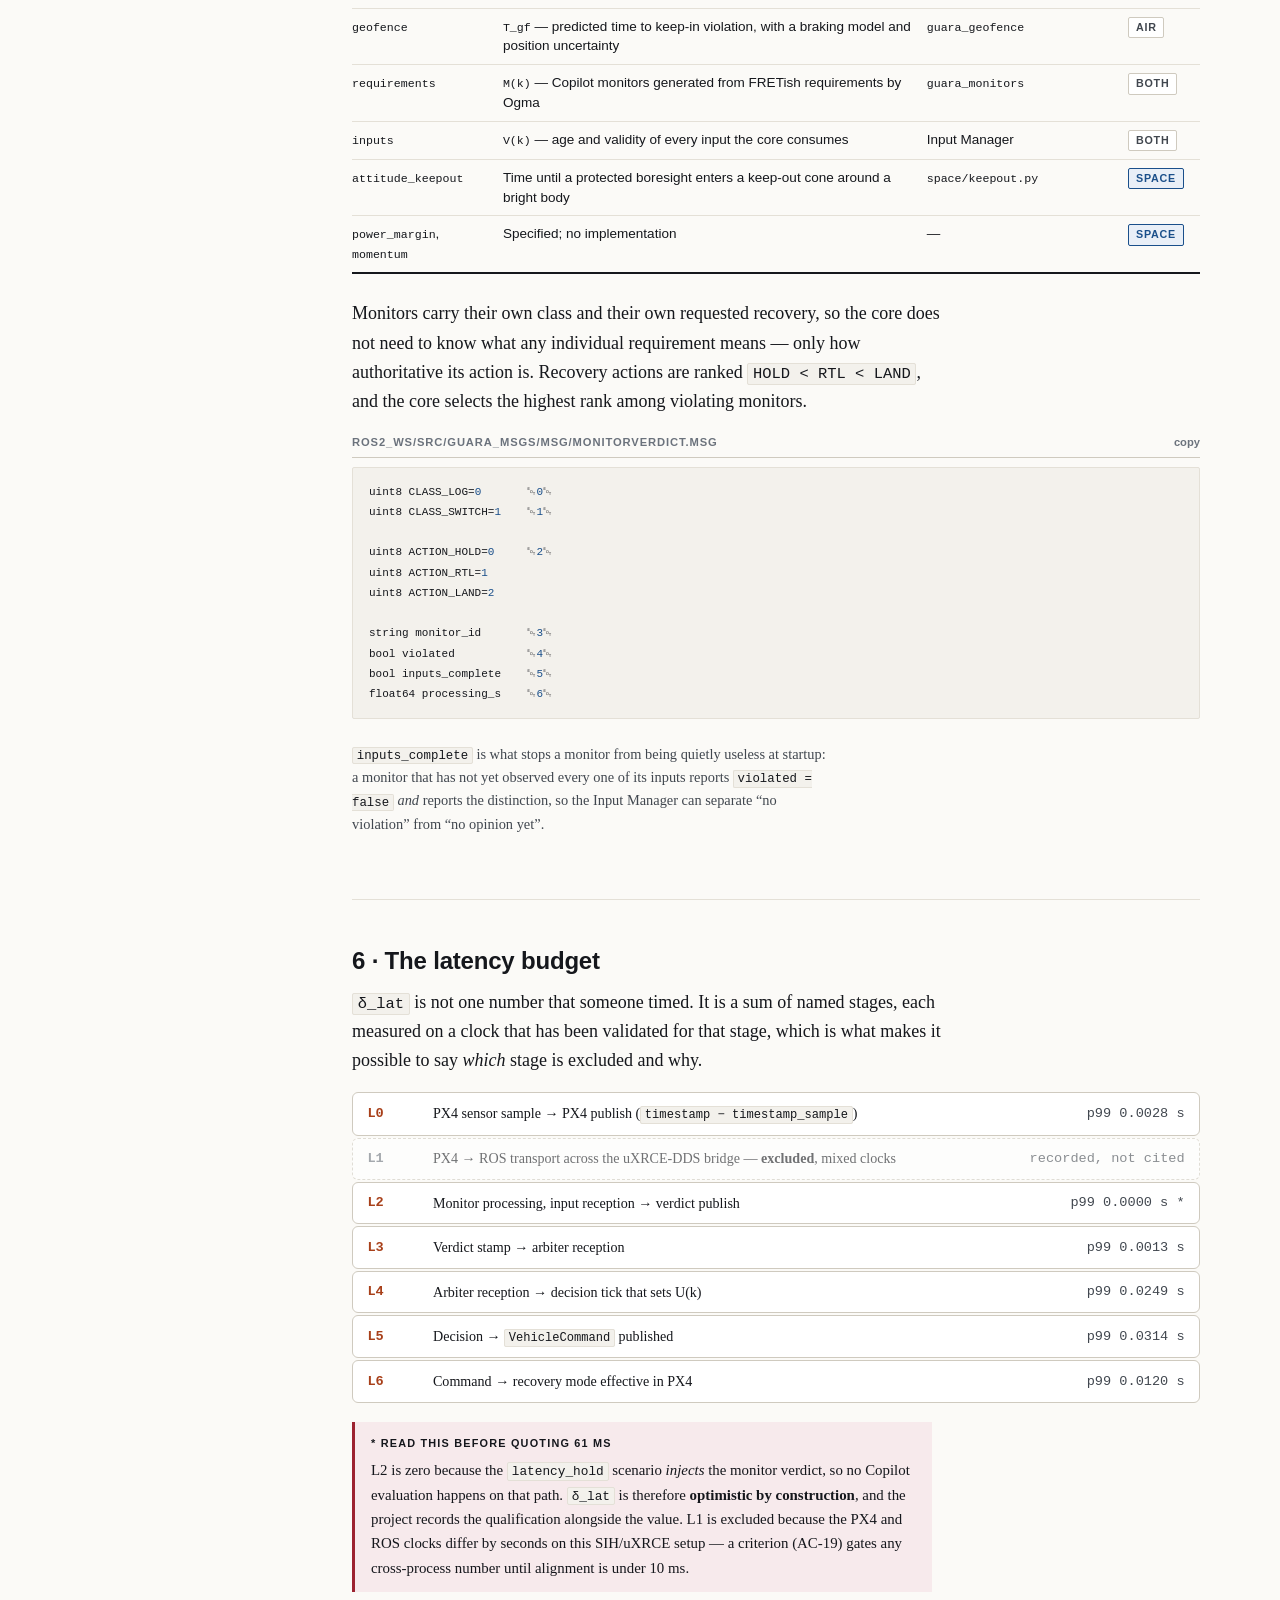
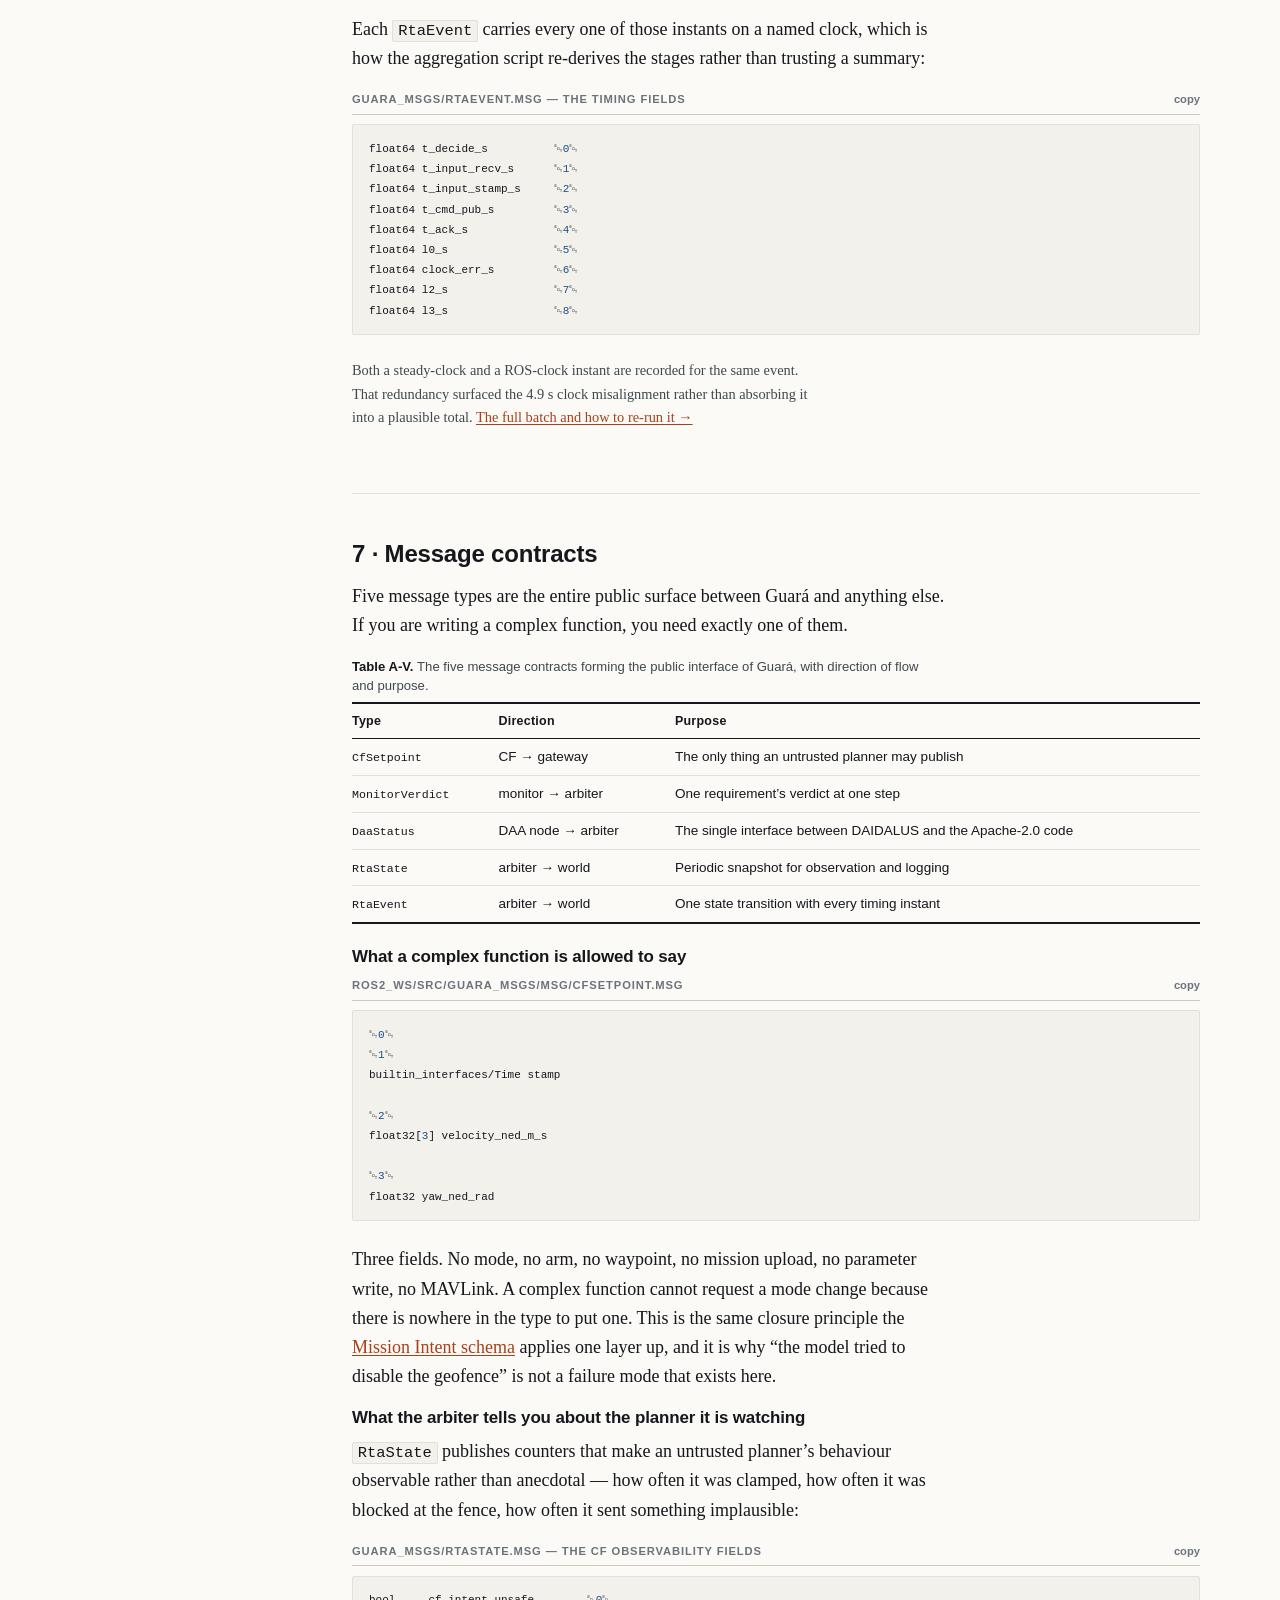
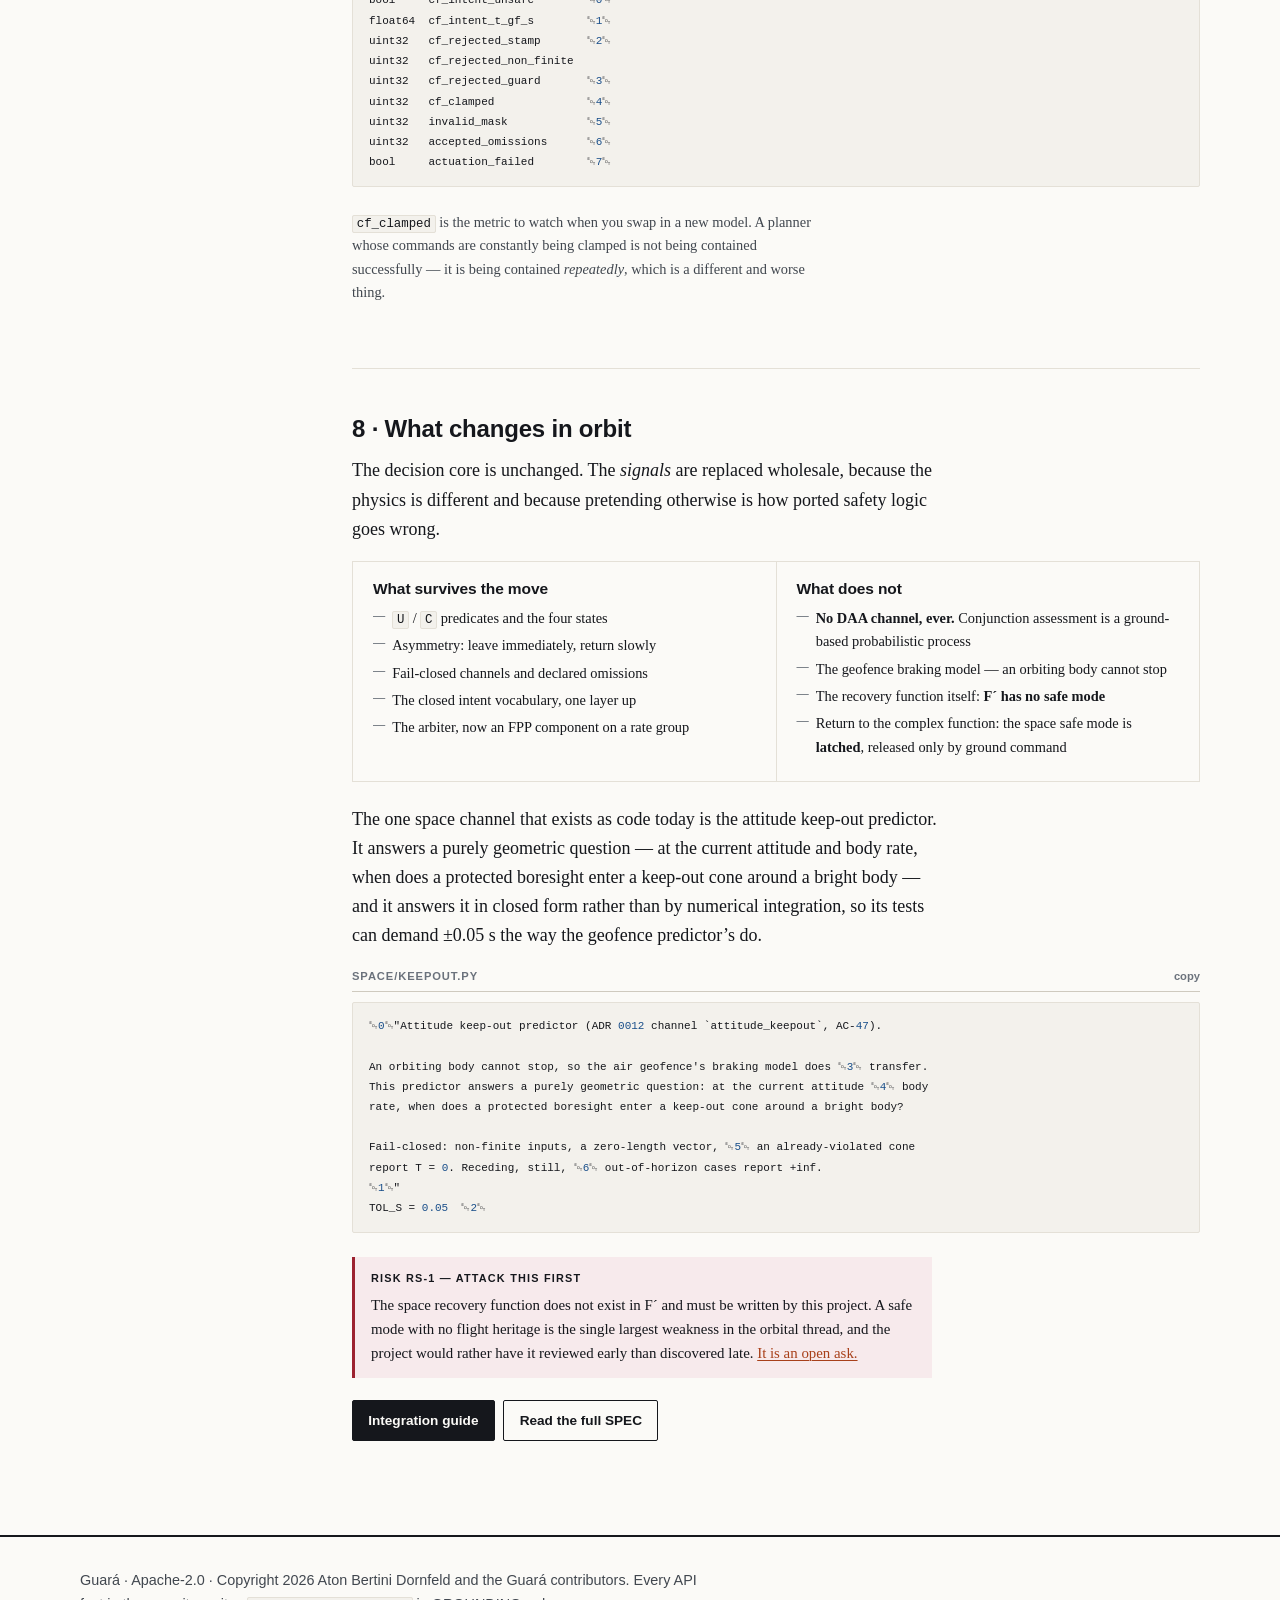
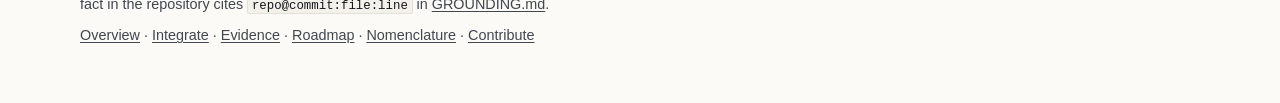
==== commit 54744a6e: "docs: carry the motion-required rule into the operation documents The slew and point-hold gate table" ====
--- a/site/architecture.html
+++ b/site/architecture.html
@@ -78,7 +78,7 @@
   <dl class="docmeta">
     <div><dt>Document</dt><dd>GUARA-SITE-01</dd></div>
     <div><dt>Title</dt><dd>Architecture</dd></div>
-    <div><dt>Describes commit</dt><dd>3717437</dd></div>
+    <div><dt>Describes commit</dt><dd>1268f5e</dd></div>
     <div><dt>Issued</dt><dd>2026-09-13</dd></div>
     <div><dt>Status</dt><dd>Air implemented; space specified</dd></div>
     <div><dt>Licence</dt><dd>Apache-2.0</dd></div>
